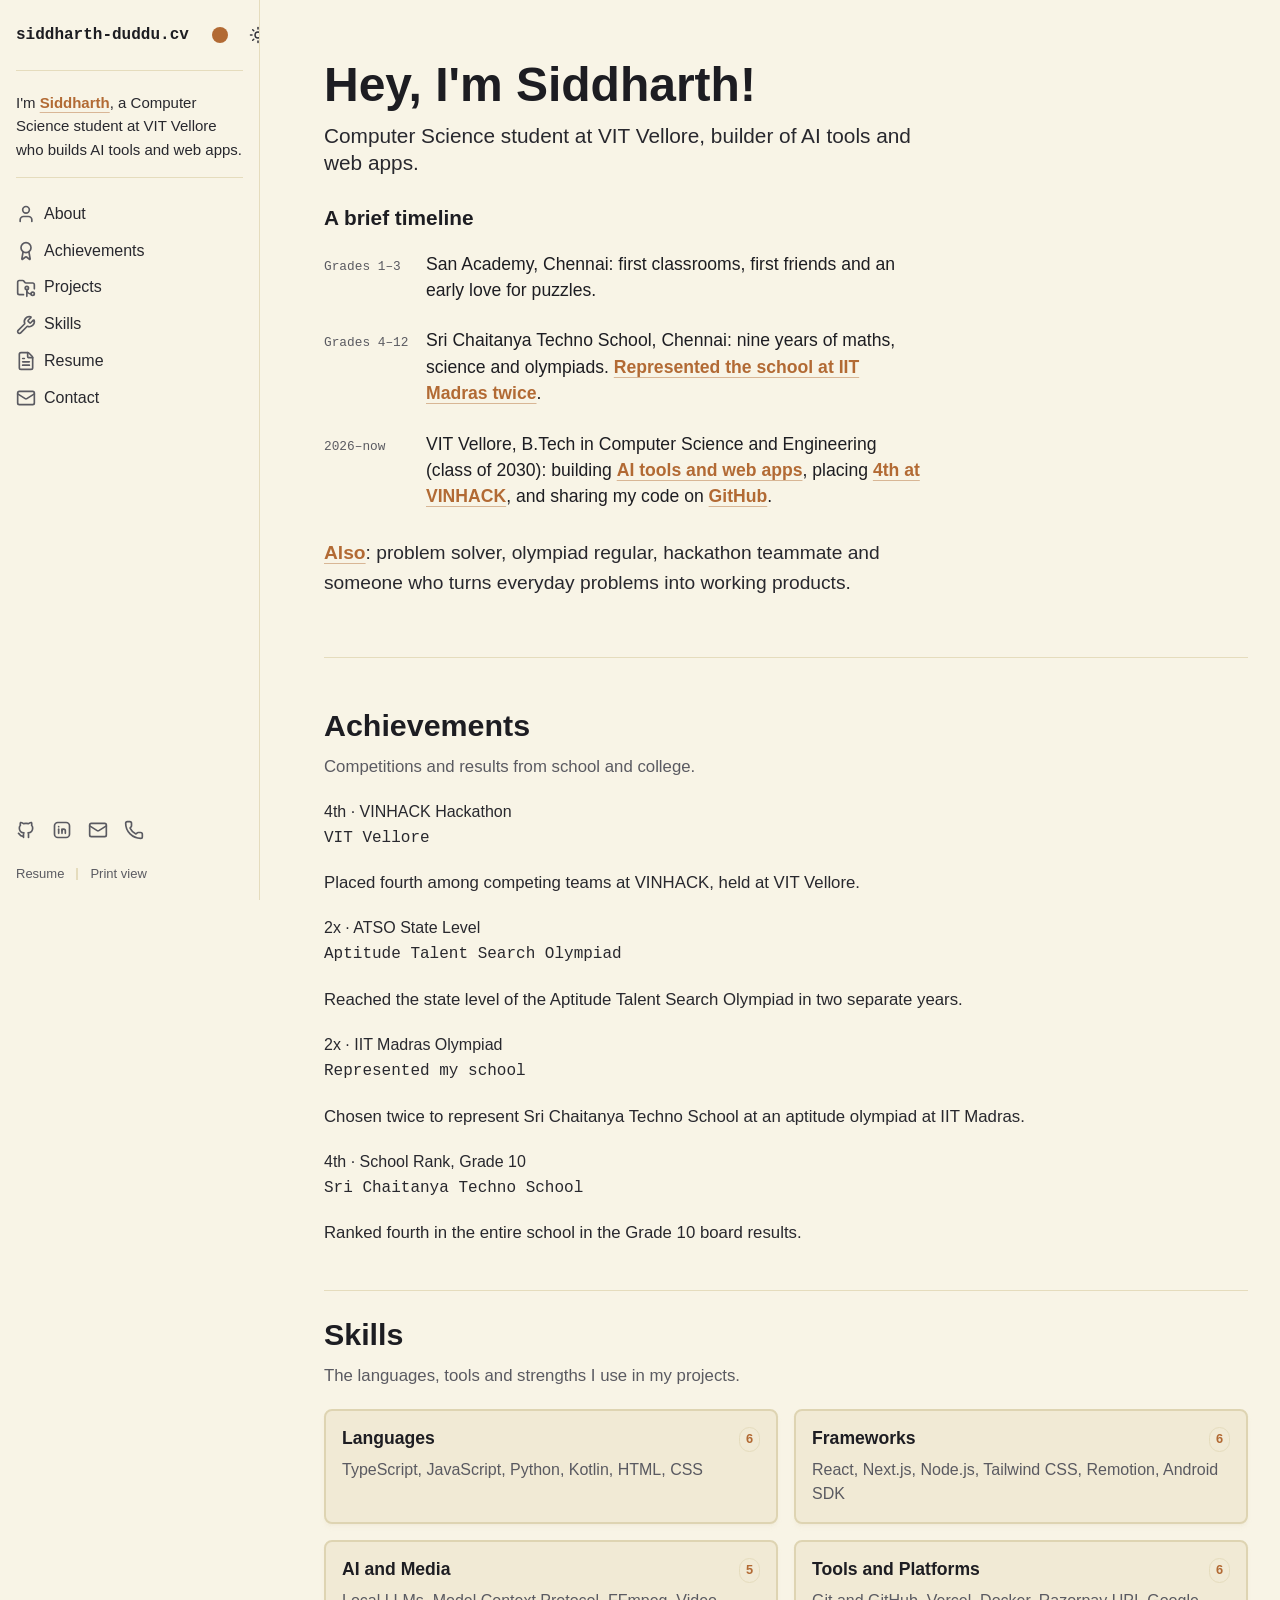
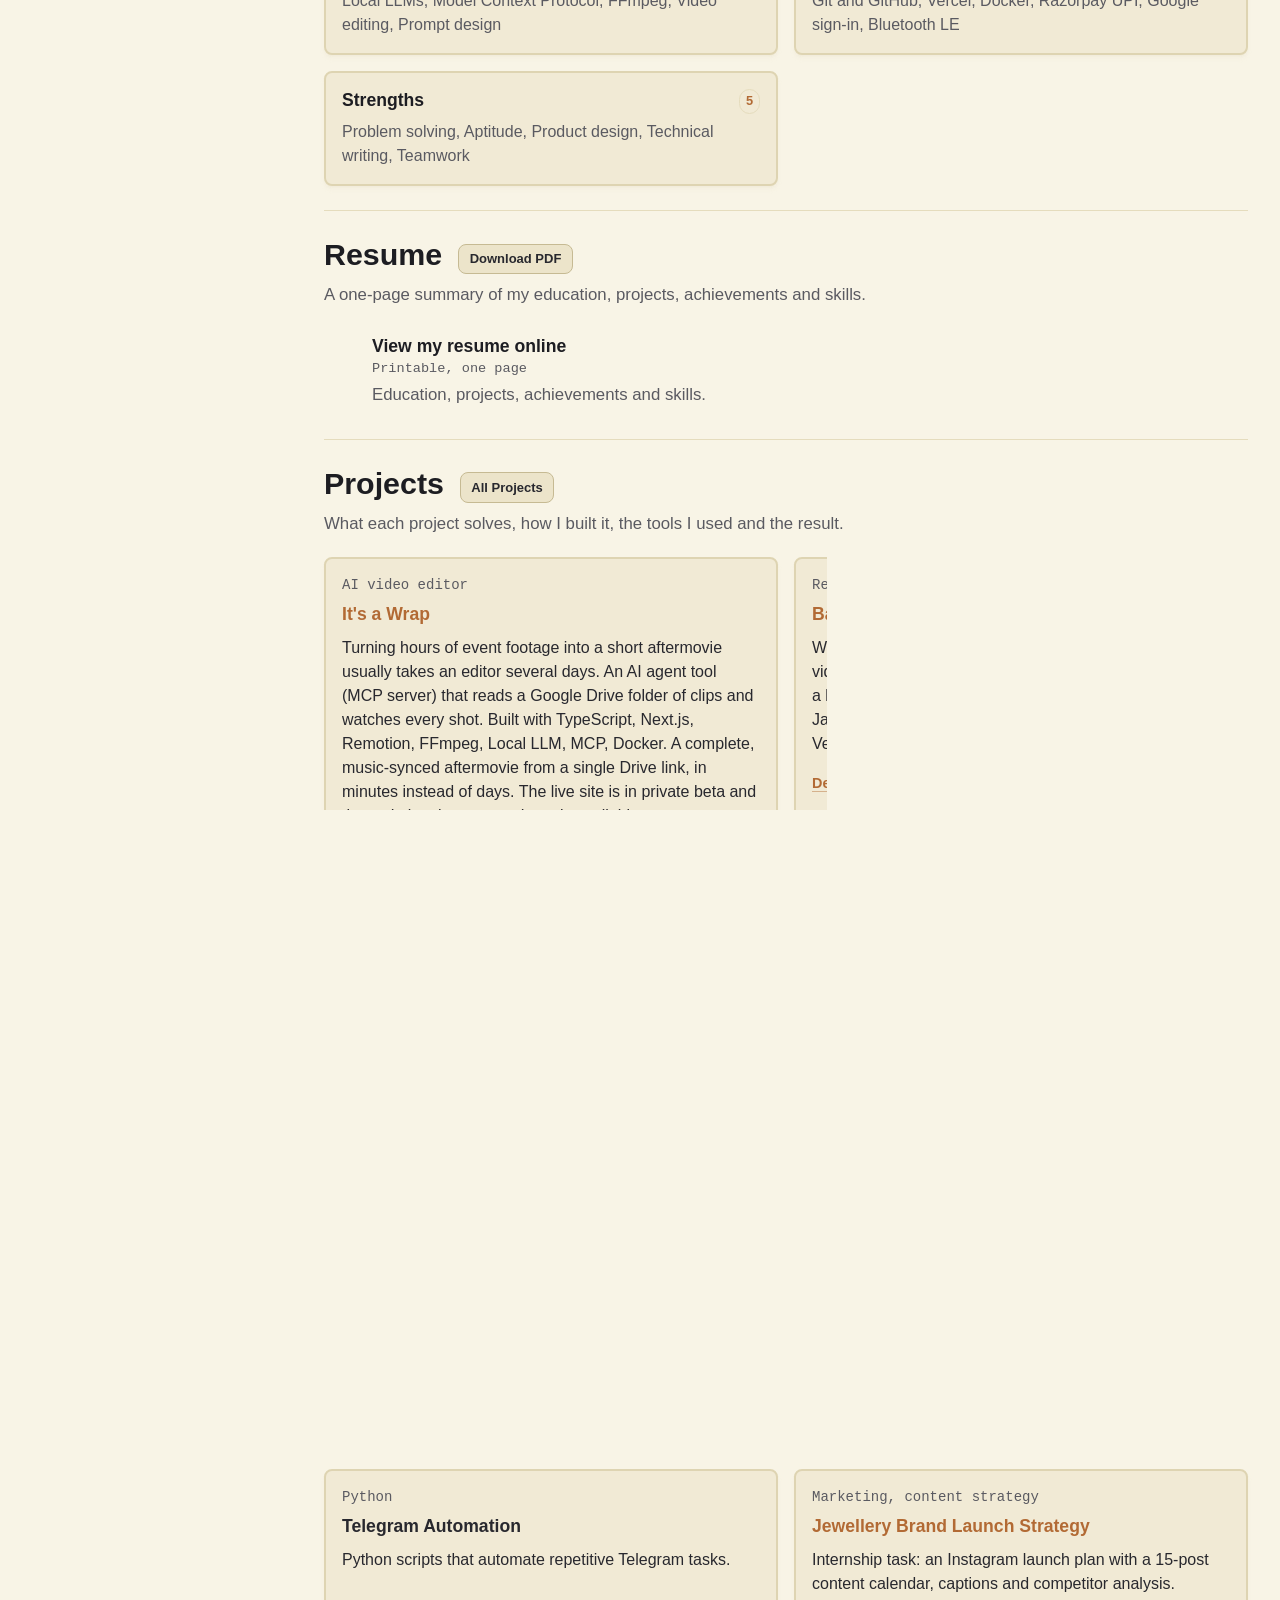
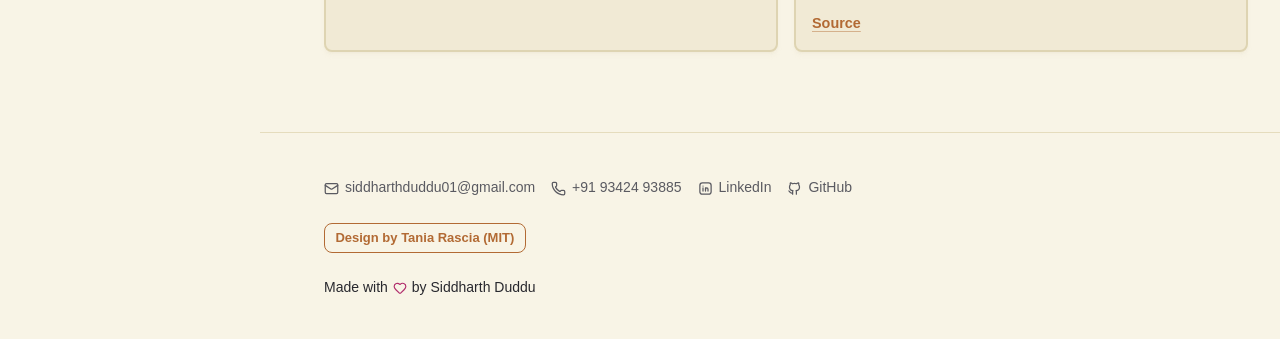
==== index.html @ 448df907 "Static build of portfolio for GitHub Pages" ====
<!DOCTYPE html><html lang="en"><head><meta charSet="utf-8"/><link rel="preconnect" href="/" crossorigin=""/><meta name="viewport" content="width=device-width, initial-scale=1"/><link rel="stylesheet" href="/_next/static/chunks/2mzb3m70889mf.css" data-precedence="next"/><link rel="preload" as="script" fetchPriority="low" href="/_next/static/chunks/3cfn99dbrcvvp.js"/><script src="/_next/static/chunks/24oq267qibdq3.js" async=""></script><script src="/_next/static/chunks/2khxl0v1q4i6n.js" async=""></script><script src="/_next/static/chunks/turbopack-3-ry682tkyiqk.js" async=""></script><script src="/_next/static/chunks/0umf92h1sb77c.js" async=""></script><script src="/_next/static/chunks/3wngcwsxjxk8k.js" async=""></script><title>Siddharth Duddu | Portfolio</title><meta name="description" content="Siddharth Duddu, Computer Science student at VIT Vellore. Projects, skills, achievements, resume and contact."/><meta property="og:title" content="Siddharth Duddu | Portfolio"/><meta property="og:description" content="Student developer building AI tools and web apps. CSE at VIT Vellore, class of 2030."/><meta property="og:url" content="https://siddharth-duddu.cv"/><meta property="og:type" content="website"/><meta name="twitter:card" content="summary"/><meta name="twitter:title" content="Siddharth Duddu | Portfolio"/><meta name="twitter:description" content="Student developer building AI tools and web apps. CSE at VIT Vellore, class of 2030."/><link rel="icon" href="/favicon.ico?favicon.117ezoe8m31dk.ico" sizes="48x48" type="image/x-icon"/><meta name="next-size-adjust" content=""/><script>try{var t=localStorage.getItem('theme');if(t){document.documentElement.classList.add('is-'+t);document.documentElement.style.colorScheme=t}var c=localStorage.getItem('color');if(c)document.documentElement.style.setProperty('--color-primary',c)}catch(e){}</script><script src="/_next/static/chunks/0cz1d0mv5g_q7.js" noModule=""></script></head><body><div hidden=""><!--$--><!--/$--></div><div id="layout" class="layout"><header class="navbar"><div class="navbar-title"><div class="navbar-title-content"><a href="#about" class="navbar-title-link"><span class="site-name">siddharth-duddu.cv</span></a></div></div><div class="navbar-container"><section class="navbar-section"><button class="navbar-button nav-menu-button " aria-label="Menu" aria-expanded="false"><svg xmlns="http://www.w3.org/2000/svg" width="18" height="18" viewBox="0 0 24 24" fill="none" stroke="currentColor" stroke-width="2" stroke-linecap="round" stroke-linejoin="round" class="lucide lucide-menu" aria-hidden="true"><path d="M4 5h16"></path><path d="M4 12h16"></path><path d="M4 19h16"></path></svg></button><nav class="navbar-menu nav-items "><a href="#about"><svg xmlns="http://www.w3.org/2000/svg" width="16" height="16" viewBox="0 0 24 24" fill="none" stroke="currentColor" stroke-width="2" stroke-linecap="round" stroke-linejoin="round" class="lucide lucide-user" aria-hidden="true"><path d="M19 21v-2a4 4 0 0 0-4-4H9a4 4 0 0 0-4 4v2"></path><circle cx="12" cy="7" r="4"></circle></svg>About</a><a href="#achievements"><svg xmlns="http://www.w3.org/2000/svg" width="16" height="16" viewBox="0 0 24 24" fill="none" stroke="currentColor" stroke-width="2" stroke-linecap="round" stroke-linejoin="round" class="lucide lucide-award" aria-hidden="true"><path d="m15.477 12.89 1.515 8.526a.5.5 0 0 1-.81.47l-3.58-2.687a1 1 0 0 0-1.197 0l-3.586 2.686a.5.5 0 0 1-.81-.469l1.514-8.526"></path><circle cx="12" cy="8" r="6"></circle></svg>Achievements</a><a href="#projects"><svg xmlns="http://www.w3.org/2000/svg" width="16" height="16" viewBox="0 0 24 24" fill="none" stroke="currentColor" stroke-width="2" stroke-linecap="round" stroke-linejoin="round" class="lucide lucide-folder-git-2" aria-hidden="true"><path d="M18 19a5 5 0 0 1-5-5v8"></path><path d="M9 20H4a2 2 0 0 1-2-2V5a2 2 0 0 1 2-2h3.9a2 2 0 0 1 1.69.9l.81 1.2a2 2 0 0 0 1.67.9H20a2 2 0 0 1 2 2v5"></path><circle cx="13" cy="12" r="2"></circle><circle cx="20" cy="19" r="2"></circle></svg>Projects</a><a href="#skills"><svg xmlns="http://www.w3.org/2000/svg" width="16" height="16" viewBox="0 0 24 24" fill="none" stroke="currentColor" stroke-width="2" stroke-linecap="round" stroke-linejoin="round" class="lucide lucide-wrench" aria-hidden="true"><path d="M14.7 6.3a1 1 0 0 0 0 1.4l1.6 1.6a1 1 0 0 0 1.4 0l3.106-3.105c.32-.322.863-.22.983.218a6 6 0 0 1-8.259 7.057l-7.91 7.91a1 1 0 0 1-2.999-3l7.91-7.91a6 6 0 0 1 7.057-8.259c.438.12.54.662.219.984z"></path></svg>Skills</a><a href="#resume"><svg xmlns="http://www.w3.org/2000/svg" width="16" height="16" viewBox="0 0 24 24" fill="none" stroke="currentColor" stroke-width="2" stroke-linecap="round" stroke-linejoin="round" class="lucide lucide-file-text" aria-hidden="true"><path d="M6 22a2 2 0 0 1-2-2V4a2 2 0 0 1 2-2h8a2.4 2.4 0 0 1 1.704.706l3.588 3.588A2.4 2.4 0 0 1 20 8v12a2 2 0 0 1-2 2z"></path><path d="M14 2v5a1 1 0 0 0 1 1h5"></path><path d="M10 9H8"></path><path d="M16 13H8"></path><path d="M16 17H8"></path></svg>Resume</a><a href="#contact"><svg xmlns="http://www.w3.org/2000/svg" width="16" height="16" viewBox="0 0 24 24" fill="none" stroke="currentColor" stroke-width="2" stroke-linecap="round" stroke-linejoin="round" class="lucide lucide-mail" aria-hidden="true"><path d="m22 7-8.991 5.727a2 2 0 0 1-2.009 0L2 7"></path><rect x="2" y="4" width="20" height="16" rx="2"></rect></svg>Contact</a></nav><nav class="navbar-menu social"><div class="tooltip-container"><button class="navbar-button" aria-label="Switch theme"><svg xmlns="http://www.w3.org/2000/svg" width="18" height="18" viewBox="0 0 24 24" fill="none" stroke="currentColor" stroke-width="2" stroke-linecap="round" stroke-linejoin="round" class="lucide lucide-sun" aria-hidden="true"><circle cx="12" cy="12" r="4"></circle><path d="M12 2v2"></path><path d="M12 20v2"></path><path d="m4.93 4.93 1.41 1.41"></path><path d="m17.66 17.66 1.41 1.41"></path><path d="M2 12h2"></path><path d="M20 12h2"></path><path d="m6.34 17.66-1.41 1.41"></path><path d="m19.07 4.93-1.41 1.41"></path></svg></button><div class="tooltip">Theme</div></div><div class="dropdown tooltip-container"><button class="navbar-button " aria-label="Accent colour"><div class="circle" style="background-color:var(--color-primary)"></div></button><div class="tooltip">Colour</div></div></nav></section></div></header><aside class="sidebar"><section class="sidebar-section"><div class="sidebar-title-link"><a href="#about" class="flex-align-center gap"><span class="site-name">siddharth-duddu.cv</span></a><div class="flex-align-center"><div class="dropdown tooltip-container"><button class="navbar-button " aria-label="Accent colour"><div class="circle" style="background-color:var(--color-primary)"></div></button><div class="tooltip">Colour</div></div><div class="tooltip-container"><button class="navbar-button" aria-label="Switch theme"><svg xmlns="http://www.w3.org/2000/svg" width="18" height="18" viewBox="0 0 24 24" fill="none" stroke="currentColor" stroke-width="2" stroke-linecap="round" stroke-linejoin="round" class="lucide lucide-sun" aria-hidden="true"><circle cx="12" cy="12" r="4"></circle><path d="M12 2v2"></path><path d="M12 20v2"></path><path d="m4.93 4.93 1.41 1.41"></path><path d="m17.66 17.66 1.41 1.41"></path><path d="M2 12h2"></path><path d="M20 12h2"></path><path d="m6.34 17.66-1.41 1.41"></path><path d="m19.07 4.93-1.41 1.41"></path></svg></button><div class="tooltip">Theme</div></div></div></div></section><section class="sidebar-section"><div class="sidebar-content"><p>I&#x27;m <a href="#about">Siddharth</a>, a Computer Science student at VIT Vellore who builds AI tools and web apps.</p></div></section><section class="sidebar-section"><nav class="sidebar-nav-links" aria-label="Sections"><a href="#about" class=""><svg xmlns="http://www.w3.org/2000/svg" width="20" height="20" viewBox="0 0 24 24" fill="none" stroke="currentColor" stroke-width="2" stroke-linecap="round" stroke-linejoin="round" class="lucide lucide-user" aria-hidden="true"><path d="M19 21v-2a4 4 0 0 0-4-4H9a4 4 0 0 0-4 4v2"></path><circle cx="12" cy="7" r="4"></circle></svg>About</a><a href="#achievements" class=""><svg xmlns="http://www.w3.org/2000/svg" width="20" height="20" viewBox="0 0 24 24" fill="none" stroke="currentColor" stroke-width="2" stroke-linecap="round" stroke-linejoin="round" class="lucide lucide-award" aria-hidden="true"><path d="m15.477 12.89 1.515 8.526a.5.5 0 0 1-.81.47l-3.58-2.687a1 1 0 0 0-1.197 0l-3.586 2.686a.5.5 0 0 1-.81-.469l1.514-8.526"></path><circle cx="12" cy="8" r="6"></circle></svg>Achievements</a><a href="#projects" class=""><svg xmlns="http://www.w3.org/2000/svg" width="20" height="20" viewBox="0 0 24 24" fill="none" stroke="currentColor" stroke-width="2" stroke-linecap="round" stroke-linejoin="round" class="lucide lucide-folder-git-2" aria-hidden="true"><path d="M18 19a5 5 0 0 1-5-5v8"></path><path d="M9 20H4a2 2 0 0 1-2-2V5a2 2 0 0 1 2-2h3.9a2 2 0 0 1 1.69.9l.81 1.2a2 2 0 0 0 1.67.9H20a2 2 0 0 1 2 2v5"></path><circle cx="13" cy="12" r="2"></circle><circle cx="20" cy="19" r="2"></circle></svg>Projects</a><a href="#skills" class=""><svg xmlns="http://www.w3.org/2000/svg" width="20" height="20" viewBox="0 0 24 24" fill="none" stroke="currentColor" stroke-width="2" stroke-linecap="round" stroke-linejoin="round" class="lucide lucide-wrench" aria-hidden="true"><path d="M14.7 6.3a1 1 0 0 0 0 1.4l1.6 1.6a1 1 0 0 0 1.4 0l3.106-3.105c.32-.322.863-.22.983.218a6 6 0 0 1-8.259 7.057l-7.91 7.91a1 1 0 0 1-2.999-3l7.91-7.91a6 6 0 0 1 7.057-8.259c.438.12.54.662.219.984z"></path></svg>Skills</a><a href="#resume" class=""><svg xmlns="http://www.w3.org/2000/svg" width="20" height="20" viewBox="0 0 24 24" fill="none" stroke="currentColor" stroke-width="2" stroke-linecap="round" stroke-linejoin="round" class="lucide lucide-file-text" aria-hidden="true"><path d="M6 22a2 2 0 0 1-2-2V4a2 2 0 0 1 2-2h8a2.4 2.4 0 0 1 1.704.706l3.588 3.588A2.4 2.4 0 0 1 20 8v12a2 2 0 0 1-2 2z"></path><path d="M14 2v5a1 1 0 0 0 1 1h5"></path><path d="M10 9H8"></path><path d="M16 13H8"></path><path d="M16 17H8"></path></svg>Resume</a><a href="#contact" class=""><svg xmlns="http://www.w3.org/2000/svg" width="20" height="20" viewBox="0 0 24 24" fill="none" stroke="currentColor" stroke-width="2" stroke-linecap="round" stroke-linejoin="round" class="lucide lucide-mail" aria-hidden="true"><path d="m22 7-8.991 5.727a2 2 0 0 1-2.009 0L2 7"></path><rect x="2" y="4" width="20" height="16" rx="2"></rect></svg>Contact</a></nav></section><div class="sidebar-bottom"><section class="sidebar-section"><nav class="sidebar-links" aria-label="Contact links"><div class="tooltip-container tooltip-above"><a href="https://github.com/sxiddy" target="_blank" rel="noopener noreferrer" aria-label="GitHub"><svg xmlns="http://www.w3.org/2000/svg" width="20" height="20" viewBox="0 0 24 24" fill="none" stroke="currentColor" stroke-width="2" stroke-linecap="round" stroke-linejoin="round" class="tabler-icon tabler-icon-brand-github"><path d="M9 19c-4.3 1.4 -4.3 -2.5 -6 -3m12 5v-3.5c0 -1 .1 -1.4 -.5 -2c2.8 -.3 5.5 -1.4 5.5 -6a4.6 4.6 0 0 0 -1.3 -3.2a4.2 4.2 0 0 0 -.1 -3.2s-1.1 -.3 -3.5 1.3a12.3 12.3 0 0 0 -6.2 0c-2.4 -1.6 -3.5 -1.3 -3.5 -1.3a4.2 4.2 0 0 0 -.1 3.2a4.6 4.6 0 0 0 -1.3 3.2c0 4.6 2.7 5.7 5.5 6c-.6 .6 -.6 1.2 -.5 2v3.5"></path></svg></a><div class="tooltip">GitHub</div></div><div class="tooltip-container tooltip-above"><a href="https://www.linkedin.com/in/siddharth-d-a62437421/" target="_blank" rel="noopener noreferrer" aria-label="LinkedIn"><svg xmlns="http://www.w3.org/2000/svg" width="20" height="20" viewBox="0 0 24 24" fill="none" stroke="currentColor" stroke-width="2" stroke-linecap="round" stroke-linejoin="round" class="tabler-icon tabler-icon-brand-linkedin"><path d="M8 11v5"></path><path d="M8 8v.01"></path><path d="M12 16v-5"></path><path d="M16 16v-3a2 2 0 1 0 -4 0"></path><path d="M3 7a4 4 0 0 1 4 -4h10a4 4 0 0 1 4 4v10a4 4 0 0 1 -4 4h-10a4 4 0 0 1 -4 -4l0 -10"></path></svg></a><div class="tooltip">LinkedIn</div></div><div class="tooltip-container tooltip-above"><a href="mailto:siddharthduddu01@gmail.com" rel="noopener noreferrer" aria-label="Email"><svg xmlns="http://www.w3.org/2000/svg" width="20" height="20" viewBox="0 0 24 24" fill="none" stroke="currentColor" stroke-width="2" stroke-linecap="round" stroke-linejoin="round" class="lucide lucide-mail" aria-hidden="true"><path d="m22 7-8.991 5.727a2 2 0 0 1-2.009 0L2 7"></path><rect x="2" y="4" width="20" height="16" rx="2"></rect></svg></a><div class="tooltip">Email</div></div><div class="tooltip-container tooltip-above"><a href="tel:+919342493885" rel="noopener noreferrer" aria-label="Phone"><svg xmlns="http://www.w3.org/2000/svg" width="20" height="20" viewBox="0 0 24 24" fill="none" stroke="currentColor" stroke-width="2" stroke-linecap="round" stroke-linejoin="round" class="lucide lucide-phone" aria-hidden="true"><path d="M13.832 16.568a1 1 0 0 0 1.213-.303l.355-.465A2 2 0 0 1 17 15h3a2 2 0 0 1 2 2v3a2 2 0 0 1-2 2A18 18 0 0 1 2 4a2 2 0 0 1 2-2h3a2 2 0 0 1 2 2v3a2 2 0 0 1-.8 1.6l-.468.351a1 1 0 0 0-.292 1.233 14 14 0 0 0 6.392 6.384"></path></svg></a><div class="tooltip">Phone</div></div></nav></section><nav class="sidebar-sub-links"><a href="/Siddharth-Duddu-Resume.pdf" download="">Resume</a><div class="divider"></div><a href="/resume">Print view</a></nav></div></aside><div class="main-wrapper"><div class="main-container"><main class="main-content page"><header class="hero hero-index" id="about"><div class="hero-wrapper"><div><h1 class="flex-align-center gap">Hey, I&#x27;m Siddharth!</h1><p class="hero-description hero-tagline">Computer Science student at VIT Vellore, builder of AI tools and web apps.</p><header class="heading small"><div class="heading-row"><h2><span>A brief timeline</span></h2></div></header><ul class="hero-eras"><li><span class="era-dates">Grades 1–3</span><span>San Academy, Chennai: first classrooms, first friends and an early love for puzzles.</span></li><li><span class="era-dates">Grades 4–12</span><span>Sri Chaitanya Techno School, Chennai: nine years of maths, science and olympiads.<!-- --> <a href="#achievements">Represented the school at IIT Madras twice</a>.</span></li><li><span class="era-dates">2026–now</span><span>VIT Vellore, B.Tech in Computer Science and Engineering (class of 2030): building<!-- --> <a href="#projects">AI tools and web apps</a>, placing<!-- --> <a href="#achievements">4th at VINHACK</a>, and sharing my code on<!-- --> <a href="https://github.com/sxiddy" rel="noreferrer" target="_blank">GitHub</a>.</span></li></ul><p class="hero-description"><a href="#skills">Also</a>: problem solver, olympiad regular, hackathon teammate and someone who turns everyday problems into working products.</p></div></div></header><section class="section-index" id="achievements"><header class="heading "><div class="heading-row"><h2><span>Achievements</span></h2></div><div class="description">Competitions and results from school and college.</div></header><div class="posts"><div class="post detailed"><div class="post-thumbnail"></div><div class="post-info"><div class="post-title"><div>4th · VINHACK Hackathon</div></div><time>VIT Vellore</time><p class="post-description">Placed fourth among competing teams at VINHACK, held at VIT Vellore.</p></div></div><div class="post detailed"><div class="post-thumbnail"></div><div class="post-info"><div class="post-title"><div>2x · ATSO State Level</div></div><time>Aptitude Talent Search Olympiad</time><p class="post-description">Reached the state level of the Aptitude Talent Search Olympiad in two separate years.</p></div></div><div class="post detailed"><div class="post-thumbnail"></div><div class="post-info"><div class="post-title"><div>2x · IIT Madras Olympiad</div></div><time>Represented my school</time><p class="post-description">Chosen twice to represent Sri Chaitanya Techno School at an aptitude olympiad at IIT Madras.</p></div></div><div class="post detailed"><div class="post-thumbnail"></div><div class="post-info"><div class="post-title"><div>4th · School Rank, Grade 10</div></div><time>Sri Chaitanya Techno School</time><p class="post-description">Ranked fourth in the entire school in the Grade 10 board results.</p></div></div></div></section><section class="section-index" id="skills"><header class="heading "><div class="heading-row"><h2><span>Skills</span></h2></div><div class="description">The languages, tools and strengths I use in my projects.</div></header><div class="cards cards-half"><div class="card card-highlight card-shelf"><div class="flex-space-between"><div class="card-title">Languages</div><div class="chip"><span class="chip-highlight">6</span></div></div><p>TypeScript, JavaScript, Python, Kotlin, HTML, CSS</p></div><div class="card card-highlight card-shelf"><div class="flex-space-between"><div class="card-title">Frameworks</div><div class="chip"><span class="chip-highlight">6</span></div></div><p>React, Next.js, Node.js, Tailwind CSS, Remotion, Android SDK</p></div><div class="card card-highlight card-shelf"><div class="flex-space-between"><div class="card-title">AI and Media</div><div class="chip"><span class="chip-highlight">5</span></div></div><p>Local LLMs, Model Context Protocol, FFmpeg, Video editing, Prompt design</p></div><div class="card card-highlight card-shelf"><div class="flex-space-between"><div class="card-title">Tools and Platforms</div><div class="chip"><span class="chip-highlight">6</span></div></div><p>Git and GitHub, Vercel, Docker, Razorpay UPI, Google sign-in, Bluetooth LE</p></div><div class="card card-highlight card-shelf"><div class="flex-space-between"><div class="card-title">Strengths</div><div class="chip"><span class="chip-highlight">5</span></div></div><p>Problem solving, Aptitude, Product design, Technical writing, Teamwork</p></div></div></section><section class="section-index" id="resume"><header class="heading "><div class="heading-row"><h2><span>Resume</span></h2><a href="/Siddharth-Duddu-Resume.pdf" class="button secondary small" download="">Download PDF</a></div><div class="description">A one-page summary of my education, projects, achievements and skills.</div></header><div class="posts"><a href="/resume" class="post detailed" rel="noreferrer"><div class="post-thumbnail"></div><div class="post-info"><div class="post-title"><div>View my resume online</div></div><time>Printable, one page</time><p class="post-description">Education, projects, achievements and skills.</p></div></a></div></section><section class="section-index" id="projects"><header class="heading "><div class="heading-row"><h2><span>Projects</span></h2><a href="https://github.com/sxiddy" class="button secondary small">All Projects</a></div><div class="description">What each project solves, how I built it, the tools I used and the result.</div></header><div class="cards"><div class="card"><time>AI video editor</time><a href="#projects" target="_blank" rel="noreferrer">It&#x27;s a Wrap</a><p>Turning hours of event footage into a short aftermovie usually takes an editor several days.<!-- --> <!-- -->An AI agent tool (MCP server) that reads a Google Drive folder of clips and watches every shot.<!-- --> Built with <!-- -->TypeScript, Next.js, Remotion, FFmpeg, Local LLM, MCP, Docker<!-- -->. <!-- -->A complete, music-synced aftermovie from a single Drive link, in minutes instead of days.<!-- --> The live site is in private beta and the code is private, so a demo is available on request.</p><div class="card-links"></div></div><div class="card"><time>Real-time watch party</time><a href="https://watchpartyvinnovate.vercel.app" target="_blank" rel="noreferrer">Back Row</a><p>When friends watch a movie together online, everyone&#x27;s video drifts out of sync within minutes.<!-- --> <!-- -->Rooms you join with a link or QR code, with no sign-up and no install.<!-- --> Built with <!-- -->JavaScript, Python, Real-time sync, HTML, CSS<!-- -->. <!-- -->Live on Vercel, with 49 automated tests passing.</p><div class="card-links"><a href="https://watchpartyvinnovate.vercel.app" target="_blank" rel="noreferrer">Demo</a><a href="https://github.com/sxiddy/watch-party" target="_blank" rel="noreferrer">Source</a></div></div><div class="card"><time>Attendance that cannot be faked</time><a href="https://proxyproof-demo.onrender.com" target="_blank" rel="noreferrer">ProxyProof</a><p>Roll calls waste class time, and sign-in sheets let students mark friends present.<!-- --> <!-- -->An Android app where the teacher&#x27;s phone broadcasts a Bluetooth code that changes every 5 seconds.<!-- --> Built with <!-- -->Kotlin, Android, Bluetooth LE, TypeScript, Python<!-- -->. <!-- -->Screenshots, forwarded codes and a friend&#x27;s phone all fail. Downloadable APK plus a working demo.<!-- --> The demo may take about 30 seconds to wake up. Demo login is in the GitHub README.</p><div class="card-links"><a href="https://proxyproof-demo.onrender.com" target="_blank" rel="noreferrer">Demo</a><a href="https://github.com/sxiddy/proxyproof" target="_blank" rel="noreferrer">Source</a></div></div><div class="card"><time>Notes store for VIT students</time><a href="https://notix-notes.vercel.app" target="_blank" rel="noreferrer">Notix</a><p>Students needed one trusted place to unlock premium study notes.<!-- --> <!-- -->A store where students sign in with their VIT Google account and pay by UPI for one subject.<!-- --> Built with <!-- -->JavaScript, Google sign-in, Razorpay UPI, Vercel<!-- -->. <!-- -->Live and handling sign-ins and payments.</p><div class="card-links"><a href="https://notix-notes.vercel.app" target="_blank" rel="noreferrer">Demo</a></div></div><div class="card"><time>Marks, grade and GPA in seconds</time><a href="https://vitcgpacalc.vercel.app" target="_blank" rel="noreferrer">VIT CGPA Calculator</a><p>VIT students wait for official portals to find out their grades.<!-- --> <!-- -->Enter CAT, FAT, quiz and lab marks to see the total, grade and semester GPA instantly.<!-- --> Built with <!-- -->JavaScript, HTML, CSS, Vercel<!-- -->. <!-- -->Free, live and needs no sign-up.</p><div class="card-links"><a href="https://vitcgpacalc.vercel.app" target="_blank" rel="noreferrer">Demo</a></div></div><div class="card"><time>JavaScript, Python build tools</time><span class="card-title">Course Study Apps (BAEEE101, BAENG101, BACHY105)</span><p>Tabbed study apps with notes, recall mode, a question bank, quizzes, flashcards and formula sheets.</p></div><div class="card"><time>Python</time><span class="card-title">Telegram Automation</span><p>Python scripts that automate repetitive Telegram tasks.</p></div><div class="card"><time>Marketing, content strategy</time><a href="https://github.com/sxiddy/siddharth-jewelry-internship-task" target="_blank" rel="noreferrer">Jewellery Brand Launch Strategy</a><p>Internship task: an Instagram launch plan with a 15-post content calendar, captions and competitor analysis.</p><div class="card-links"><a href="https://github.com/sxiddy/siddharth-jewelry-internship-task" target="_blank" rel="noreferrer">Source</a></div></div></div></section></main></div><footer class="footer" id="contact"><section class="footer-section"><nav class="footer-menu" aria-label="Contact"><a href="mailto:siddharthduddu01@gmail.com" rel="noopener noreferrer" class="footer-link"><svg xmlns="http://www.w3.org/2000/svg" width="15" height="15" viewBox="0 0 24 24" fill="none" stroke="currentColor" stroke-width="2" stroke-linecap="round" stroke-linejoin="round" class="lucide lucide-mail" aria-hidden="true"><path d="m22 7-8.991 5.727a2 2 0 0 1-2.009 0L2 7"></path><rect x="2" y="4" width="20" height="16" rx="2"></rect></svg>siddharthduddu01@gmail.com</a><a href="tel:+919342493885" rel="noopener noreferrer" class="footer-link"><svg xmlns="http://www.w3.org/2000/svg" width="15" height="15" viewBox="0 0 24 24" fill="none" stroke="currentColor" stroke-width="2" stroke-linecap="round" stroke-linejoin="round" class="lucide lucide-phone" aria-hidden="true"><path d="M13.832 16.568a1 1 0 0 0 1.213-.303l.355-.465A2 2 0 0 1 17 15h3a2 2 0 0 1 2 2v3a2 2 0 0 1-2 2A18 18 0 0 1 2 4a2 2 0 0 1 2-2h3a2 2 0 0 1 2 2v3a2 2 0 0 1-.8 1.6l-.468.351a1 1 0 0 0-.292 1.233 14 14 0 0 0 6.392 6.384"></path></svg>+91 93424 93885</a><a href="https://www.linkedin.com/in/siddharth-d-a62437421/" target="_blank" rel="noopener noreferrer" class="footer-link"><svg xmlns="http://www.w3.org/2000/svg" width="15" height="15" viewBox="0 0 24 24" fill="none" stroke="currentColor" stroke-width="2" stroke-linecap="round" stroke-linejoin="round" class="tabler-icon tabler-icon-brand-linkedin"><path d="M8 11v5"></path><path d="M8 8v.01"></path><path d="M12 16v-5"></path><path d="M16 16v-3a2 2 0 1 0 -4 0"></path><path d="M3 7a4 4 0 0 1 4 -4h10a4 4 0 0 1 4 4v10a4 4 0 0 1 -4 4h-10a4 4 0 0 1 -4 -4l0 -10"></path></svg>LinkedIn</a><a href="https://github.com/sxiddy" target="_blank" rel="noopener noreferrer" class="footer-link"><svg xmlns="http://www.w3.org/2000/svg" width="15" height="15" viewBox="0 0 24 24" fill="none" stroke="currentColor" stroke-width="2" stroke-linecap="round" stroke-linejoin="round" class="tabler-icon tabler-icon-brand-github"><path d="M9 19c-4.3 1.4 -4.3 -2.5 -6 -3m12 5v-3.5c0 -1 .1 -1.4 -.5 -2c2.8 -.3 5.5 -1.4 5.5 -6a4.6 4.6 0 0 0 -1.3 -3.2a4.2 4.2 0 0 0 -.1 -3.2s-1.1 -.3 -3.5 1.3a12.3 12.3 0 0 0 -6.2 0c-2.4 -1.6 -3.5 -1.3 -3.5 -1.3a4.2 4.2 0 0 0 -.1 3.2a4.6 4.6 0 0 0 -1.3 3.2c0 4.6 2.7 5.7 5.5 6c-.6 .6 -.6 1.2 -.5 2v3.5"></path></svg>GitHub</a></nav><nav class="footer-menu-buttons"><a href="https://github.com/taniarascia/taniarascia.com" target="_blank" rel="noopener noreferrer" class="button small"><span>Design by Tania Rascia (MIT)</span></a></nav><div class="footer-made-by">Made with <svg xmlns="http://www.w3.org/2000/svg" width="14" height="14" viewBox="0 0 24 24" fill="none" stroke="currentColor" stroke-width="2" stroke-linecap="round" stroke-linejoin="round" class="lucide lucide-heart" aria-hidden="true"><path d="M2 9.5a5.5 5.5 0 0 1 9.591-3.676.56.56 0 0 0 .818 0A5.49 5.49 0 0 1 22 9.5c0 2.29-1.5 4-3 5.5l-5.492 5.313a2 2 0 0 1-3 .019L5 15c-1.5-1.5-3-3.2-3-5.5"></path></svg> by Siddharth Duddu</div></section></footer></div></div><!--$--><!--/$--><script id="_R_">(globalThis["TURBOPACK"] || (globalThis["TURBOPACK"] = [])).push({"otherChunks":["static/chunks/3cfn99dbrcvvp.js","static/chunks/24oq267qibdq3.js","static/chunks/2khxl0v1q4i6n.js"],"runtimeModuleIds":[94553]});</script><script src="/_next/static/chunks/3cfn99dbrcvvp.js" async=""></script><script>(self.__next_f=self.__next_f||[]).push([0])</script><script>self.__next_f.push([1,"1:\"$Sreact.fragment\"\n2:\"/_next/static/chunks/0umf92h1sb77c.js\"\n3:I[39756,[\"$2\"],\"default\"]\n4:I[37457,[\"$2\"],\"default\"]\n6:\"/_next/static/chunks/3wngcwsxjxk8k.js\"\n7:I[4121,[\"$2\",\"$6\"],\"Shell\"]\n11:\"ViewportBoundary\"\n12:I[97367,[\"$2\"],\"$11\"]\n14:\"MetadataBoundary\"\n15:I[97367,[\"$2\"],\"$14\"]\n16:\"$Sreact.suspense\"\n18:I[68027,[\"$2\"],\"default\",1]\n:HL[\"/_next/static/chunks/2mzb3m70889mf.css\",\"style\"]\n:HC[\"/\",\"\"]\n5:[[\"children\",{\"s\":\"__PAGE__\",\"h\":512,\"d\":{\"r\":[\"$\",\"$1\",\"c\",{\"children\":[[\"$\",\"div\",null,{\"id\":\"layout\",\"className\":\"layout\",\"children\":[[\"$\",\"$L7\",null,{}],[\"$\",\"div\",null,{\"className\":\"main-wrapper\",\"children\":[[\"$\",\"div\",null,{\"className\":\"main-container\",\"children\":[\"$\",\"main\",null,{\"className\":\"main-content page\",\"children\":[[\"$\",\"header\",null,{\"className\":\"hero hero-index\",\"id\":\"about\",\"children\":[\"$\",\"div\",null,{\"className\":\"hero-wrapper\",\"children\":[\"$\",\"div\",null,{\"children\":[[\"$\",\"h1\",null,{\"className\":\"flex-align-center gap\",\"children\":\"Hey, I'm Siddharth!\"}],[\"$\",\"p\",null,{\"className\":\"hero-description hero-tagline\",\"children\":\"Computer Science student at VIT Vellore, builder of AI tools and web apps.\"}],[\"$\",\"header\",null,{\"className\":\"heading small\",\"children\":[[\"$\",\"div\",null,{\"className\":\"heading-row\",\"children\":[[\"$\",\"h2\",null,{\"children\":[\"$\",\"span\",null,{\"children\":\"A brief timeline\"}]}],\"$undefined\"]}],\"$undefined\"]}],[\"$\",\"ul\",null,{\"className\":\"hero-eras\",\"children\":[[\"$\",\"li\",null,{\"children\":[[\"$\",\"span\",null,{\"className\":\"era-dates\",\"children\":\"Grades 1–3\"}],[\"$\",\"span\",null,{\"children\":\"San Academy, Chennai: first classrooms, first friends and an early love for puzzles.\"}]]}],[\"$\",\"li\",null,{\"children\":[[\"$\",\"span\",null,{\"className\":\"era-dates\",\"children\":\"Grades 4–12\"}],[\"$\",\"span\",null,{\"children\":[\"Sri Chaitanya Techno School, Chennai: nine years of maths, science and olympiads.\",\" \",[\"$\",\"a\",null,{\"href\":\"#achievements\",\"children\":\"Represented the school at IIT Madras twice\"}],\".\"]}]]}],[\"$\",\"li\",null,{\"children\":[[\"$\",\"span\",null,{\"className\":\"era-dates\",\"children\":\"2026–now\"}],[\"$\",\"span\",null,{\"children\":[\"VIT Vellore, B.Tech in Computer Science and Engineering (class of 2030): building\",\" \",[\"$\",\"a\",null,{\"href\":\"#projects\",\"children\":\"AI tools and web apps\"}],\", placing\",\" \",[\"$\",\"a\",null,{\"href\":\"#achievements\",\"children\":\"4th at VINHACK\"}],\", and sharing my code on\",\" \",[\"$\",\"a\",null,{\"href\":\"https://github.com/sxiddy\",\"rel\":\"noreferrer\",\"target\":\"_blank\",\"children\":\"GitHub\"}],\".\"]}]]}]]}],[\"$\",\"p\",null,{\"className\":\"hero-description\",\"children\":[[\"$\",\"a\",null,{\"href\":\"#skills\",\"children\":\"Also\"}],\": problem solver, olympiad regular, hackathon teammate and someone who turns everyday problems into working products.\"]}]]}]}]}],[\"$\",\"section\",null,{\"className\":\"section-index\",\"id\":\"achievements\",\"children\":[[\"$\",\"header\",null,{\"className\":\"heading \",\"children\":[[\"$\",\"div\",null,{\"className\":\"heading-row\",\"children\":[\"$L8\",\"$undefined\"]}],\"$L9\"]}],\"$La\"]}],\"$Lb\",\"$Lc\",\"$Ld\"]}]}],\"$Le\"]}]]}],[\"$Lf\"],\"$L10\"]}],\"p\":false,\"v\":null}}]]\n0:{\"P\":null,\"c\":[\"\",\"\"],\"q\":\"\",\"i\":false,\"t\":{\"t\":{\"s\":\"\",\"h\":528,\"d\":{\"r\":[\"$\",\"$1\",\"c\",{\"children\":[[[\"$\",\"link\",\"0\",{\"rel\":\"stylesheet\",\"href\":\"/_next/static/chunks/2mzb3m70889mf.css\",\"precedence\":\"next\",\"crossOrigin\":\"$undefined\",\"nonce\":\"$undefined\"}],[\"$\",\"script\",\"script-0\",{\"src\":\"/_next/static/chunks/0umf92h1sb77c.js\",\"async\":true,\"nonce\":\"$undefined\"}]],[\"$\",\"html\",null,{\"lang\":\"en\",\"suppressHydrationWarning\":true,\"children\":[[\"$\",\"head\",null,{\"children\":[\"$\",\"script\",null,{\"dangerouslySetInnerHTML\":{\"__html\":\"try{var t=localStorage.getItem('theme');if(t){document.documentElement.classList.add('is-'+t);document.documentElement.style.colorScheme=t}var c=localStorage.getItem('color');if(c)document.documentElement.style.setProperty('--color-primary',c)}catch(e){}\"}}]}],[\"$\",\"body\",null,{\"children\":[\"$\",\"$L3\",null,{\"parallelRouterKey\":\"children\",\"error\":\"$undefined\",\"errorStyles\":\"$undefined\",\"errorScripts\":\"$undefined\",\"template\":[\"$\",\"$L4\",null,{}],\"templateStyles\":\"$undefined\",\"templateScripts\":\"$undefined\",\"notFound\":[[[\"$\",\"title\",null,{\"children\":\"404: This page could not be found.\"}],[\"$\",\"div\",null,{\"style\":{\"fontFamily\":\"system-ui,\\\"Segoe UI\\\",Roboto,Helvetica,Arial,sans-serif,\\\"Apple Color Emoji\\\",\\\"Segoe UI Emoji\\\"\",\"height\":\"100vh\",\"textAlign\":\"center\",\"display\":\"flex\",\"flexDirection\":\"column\",\"alignItems\":\"center\",\"justifyContent\":\"center\"},\"children\":[\"$\",\"div\",null,{\"children\":[[\"$\",\"style\",null,{\"dangerouslySetInnerHTML\":{\"__html\":\"body{color:#000;background:#fff;margin:0}.next-error-h1{border-right:1px solid rgba(0,0,0,.3)}@media (prefers-color-scheme:dark){body{color:#fff;background:#000}.next-error-h1{border-right:1px solid rgba(255,255,255,.3)}}\"}}],[\"$\",\"h1\",null,{\"className\":\"next-error-h1\",\"style\":{\"display\":\"inline-block\",\"margin\":\"0 20px 0 0\",\"padding\":\"0 23px 0 0\",\"fontSize\":24,\"fontWeight\":500,\"verticalAlign\":\"top\",\"lineHeight\":\"49px\"},\"children\":404}],[\"$\",\"div\",null,{\"style\":{\"display\":\"inline-block\"},\"children\":[\"$\",\"h2\",null,{\"style\":{\"fontSize\":14,\"fontWeight\":400,\"lineHeight\":\"49px\",\"margin\":0},\"children\":\"This page could not be found.\"}]}]]}]}]],[]],\"forbidden\":\"$undefined\",\"unauthorized\":\"$undefined\"}]}]]}]]}],\"p\":false,\"v\":null},\"c\":\"$Q5\"},\"h\":{\"r\":[\"$\",\"$1\",\"h\",{\"children\":[null,[\"$\",\"$L12\",null,{\"children\":\"$L13\"}],[\"$\",\"$L15\",null,{\"children\":[[\"$\",\"div\",null,{\"hidden\":true,\"children\":[\"$\",\"$16\",null,{\"name\":\"Next.Metadata\",\"children\":\"$L17\"}]}],null]}],[\"$\",\"meta\",null,{\"name\":\"next-size-adjust\",\"content\":\"\"}]]}],\"p\":false,\"v\":null}},\"m\":\"$undefined\",\"G\":[\"$18\",[[\"$\",\"link\",\"0\",{\"rel\":\"stylesheet\",\"href\":\"/_next/static/chunks/2mzb3m70889mf.css\",\"precedence\":\"next\",\"crossOrigin\":\"$undefined\",\"nonce\":\"$undefined\"}]]],\"S\":true,\"r\":\"$undefined\",\"s\":\"$undefined\",\"a\":\"$undefined\",\"l\":\"$undefined\",\"p\":\"$undefined\",\"d\":\"$undefined\",\"b\":\"bxAbp3vUoRJjkBAkLjDGU\"}\n1e:I[5014,[\"$2\",\"$6\"],\"default\"]\n1f:I[97367,[\"$2\"],\"OutletBoundary\"]\n8:[\"$\",\"h2\",null,{\"children\":[\"$\",\"span\",null,{\"children\":\"Achievements\"}]}]\n9:[\"$\",\"div\",null,{\"className\":\"description\",\"children\":\"Competitions and results from school and college.\"}]\na:[\"$\",\"div\",null,{\"className\":\"posts\",\"children\":[[\"$\",\"div\",\"VINHACK Hackathon\",{\"className\":\"post detailed\",\"children\":[[\"$\",\"div\",null,{\"className\":\"post-thumbnail\"}],[\"$\",\"div\",null,{\"className\":\"post-info\",\"children\":[[\"$\",\"div\",null,{\"className\":\"post-title\",\"children\":[\"$\",\"div\",null,{\"children\":\"4th · VINHACK Hackathon\"}]}],[\"$\",\"time\",null,{\"children\":\"VIT Vellore\"}],[\"$\",\"p\",null,{\"className\":\"post-description\",\"children\":\"Placed fourth among competing teams at VINHACK, held at VIT Vellore.\"}]]}]]}],[\"$\",\"div\",\"ATSO State Level\",{\"className\":\"post detailed\",\"children\":[[\"$\",\"div\",null,{\"className\":\"post-thumbnail\"}],[\"$\",\"div\",null,{\"className\":\"post-info\",\"children\":[[\"$\",\"div\",null,{\"className\":\"post-title\",\"children\":[\"$\",\"div\",null,{\"children\":\"2x · ATSO State Level\"}]}],[\"$\",\"time\",null,{\"children\":\"Aptitude Talent Search Olympiad\"}],[\"$\",\"p\",null,{\"className\":\"post-description\",\"children\":\"Reached the state level of the Aptitude Talent Search Olympiad in two separate years.\"}]]}]]}],[\"$\",\"div\",\"IIT Madras Olympiad\",{\"className\":\"post detailed\",\"children\":[[\"$\",\"div\",null,{\"className\":\"post-thumbnail\"}],[\"$\",\"div\",null,{\"className\":\"post-info\",\"children\":[[\"$\",\"div\",null,{\"className\":\"post-title\",\"children\":[\"$\",\"div\",null,{\"children\":\"2x · IIT Madras Olympiad\"}]}],[\"$\",\"time\",null,{\"children\":\"Represented my school\"}],[\"$\",\"p\",null,{\"className\":\"post-description\",\"children\":\"Chosen twice to represent Sri Chaitanya Techno School at an aptitude olympiad at IIT Madras.\"}]]}]]}],[\"$\",\"div\",\"School Rank, Grade 10\",{\"className\":\"post detailed\",\"children\":[[\"$\",\"div\",null,{\"className\":\"post-thumbnail\"}],[\"$\",\"div\",null,{\"className\":\"post-info\",\"children\":[[\"$\",\"div\",null,{\"className\":\"post-title\",\"children\":[\"$\",\"div\",null,{\"children\":\"4th · School Rank, Grade 10\"}]}],[\"$\",\"time\",null,{\"children\":\"Sri Chaitanya Techno School\"}],[\"$\",\"p\",null,{\"className\":\"post-description\",\"children\":\"Ranked fourth in the entire school in the Grade 10 board results.\"}]]}]]}]]}]\nb:[\"$\",\"section\",null,{\"className\":\"section-index\",\"id\":\"skills\",\"children\":[[\"$\",\"header\",null,{\"className\":\"heading \",\"children\":[[\"$\",\"div\",null,{\"className\":\"heading-row\",\"children\":[[\"$\",\"h2\",null,{\"children\":[\"$\",\"span\",null,{\"children\":\"Skills\"}]}],\"$undefined\"]}],[\"$\",\"div\",null,{\"className\":\"description\",\"children\":\"The languages, tools and strengths I use in my projects.\"}]]}],[\"$\",\"div\",null,{\"className\":\"cards cards-half\",\"children\":[[\"$\",\"div\",\"Languages\",{\"className\":\"card card-highlight card-shelf\",\"children\":[[\"$\",\"div\",null,{\"className\":\"flex-space-between\",\"children\":[[\"$\",\"div\",null,{\"className\":\"card-title\",\"children\":\"Languages\"}],[\"$\",\"div\",null,{\"className\":\"chip\",\"children\":[\"$\",\"span\",null,{\"className\":\"chip-highlight\",\"children\":6}]}]]}],[\"$\",\"p\",null,{\"children\":\"TypeScript, JavaScript, Python, Kotlin, HTML, CSS\"}]]}],[\"$\",\"div\",\"Frameworks\",{\"className\":\"card card-highlight card-shelf\",\"children\":[[\"$\",\"div\",null,{\"className\":\"flex-space-between\",\"children\":[[\"$\",\"div\",null,{\"className\":\"card-title\",\"children\":\"Frameworks\"}],[\"$\",\"div\",null,{\"className\":\"chip\",\"children\":[\"$\",\"span\",null,{\"className\":\"chip-highlight\",\"children\":6}]}]]}],[\"$\",\"p\",null,{\"children\":\"React, Next.js, Node.js, Tailwind CSS, Remotion, Android SDK\"}]]}],[\"$\",\"div\",\"AI and Media\",{\"className\":\"card card-highlight card-shelf\",\"children\":[[\"$\",\"div\",null,{\"className\":\"flex-space-between\",\"children\":[[\"$\",\"div\",null,{\"className\":\"card-title\",\"children\":\"AI and Media\"}],[\"$\",\"div\",null,{\"className\":\"chip\",\"children\":[\"$\",\"span\",null,{\"className\":\"chip-highlight\",\"children\":5}]}]]}],[\"$\",\"p\",null,{\"children\":\"Local LLMs, Model Context Protocol, FFmpeg, Video editing, Prompt design\"}]]}],[\"$\",\"div\",\"Tools and Platforms\",{\"className\":\"card card-highlight card-shelf\",\"children\":[[\"$\",\"div\",null,{\"className\":\"flex-space-between\",\"children\":[[\"$\",\"div\",null,{\"className\":\"card-title\",\"children\":\"Tools and Platforms\"}],[\"$\",\"div\",null,{\"className\":\"chip\",\"children\":[\"$\",\"span\",null,{\"className\":\"chip-highlight\",\"children\":6}]}]]}],[\"$\",\"p\",null,{\"children\":\"Git and GitHub, Vercel, Docker, Razorpay UPI, Google sign-in, Bluetooth LE\"}]]}],[\"$\",\"div\",\"Strengths\",{\"className\":\"card card-highlight card-shelf\",\"children\":[[\"$\",\"div\",null,{\"className\":\"flex-space-between\",\"children\":[[\"$\",\"div\",null,{\"className\":\"card-title\",\"children\":\"Strengths\"}],[\"$\",\"div\",null,{\"className\":\"chip\",\"children\":[\"$\",\"span\",null,{\"className\":\"chip-highlight\",\"children\":5}]}]]}],[\"$\",\"p\",null,{\"children\":\"Problem solving, Aptitude, Product design, Technical writing, Teamwork\"}]]}]]}]]}]\nc:[\"$\",\"section\",null,{\"className\":\"section-index\",\"id\":\"resume\",\"children\":[[\"$\",\"header\",null,{\"className\":\"heading \",\"children\":[[\"$\",\"div\",null,{\"className\":\"heading-row\",\"children\":[[\"$\",\"h2\",null,{\"children\":[\"$\",\"span\",null,{\"children\":\"Resume\"}]}],[\"$\",\"a\",null,{\"href\":\"/Siddharth-Duddu-Resume.pdf\",\"className\":\"button secondary small\",\"download\":true,\"children\":\"Download PDF\"}]]}],[\"$\",\"div\",null,{\"className\":\"description\",\"children\":\"A one-page summary of my education, projects, achievements and skills.\"}]]}],[\"$\",\"div\",null,{\"className\":\"posts\",\"children\":[\"$\",\"a\",null,{\"href\":\"/resume\",\"className\":\"post detailed\",\"target\":\"$undefined\",\"rel\":\"noreferrer\",\"children\":[[\"$\",\"div\",null,{\"className\":\"post-thumbnail\"}],[\"$\",\"div\",null,{\"className\":\"post-info\",\"children\":[[\"$\",\"div\",null,{\"className\":\"post-title\",\"children\":[\"$\",\"div\",null,{\"children\":\"View my resume online\"}]}],[\"$\",\"time\",null,{\"children\":\"Printable, one page\"}],[\"$\",\"p\",null,{\"className\":\"post-description\",\"children\":\"Education, projects, achievements and skills.\"}]]}]]}]}]]}]\nd:[\"$\",\"section\",null,{\"className\":\"section-index\",\"id\":\"projects\",\"children\":[[\"$\",\"header\",null,{\"className\":\"heading \",\"children\":[[\"$\",\"div\",null,{\"className\":\"heading-row\",\"children\":[[\"$\",\"h2\",null,{\"children\":[\"$\",\"span\",null,{\"children\":\"Projects\"}]}],[\"$\",\"a\",null,{\"href\":\"https://github.com/sxiddy\",\"className\":\"button secondary small\",\"download\":\"$undefined\",\"children\":\"All Projects\"}]]}],[\"$\",\"div\",null,{\"className\":\"description\",\"children\":\"What each project solves, how I built it, the tools I used and the result.\"}]]}],[\"$\",\"div\",null,{\"className\":\"cards\",\"children\":[[[\"$\",\"div\",\"wrap\",{\"className\":\"card\",\"children\":[[\"$\",\"time\",null,{\"children\":\"AI video editor\"}],[\"$\",\"a\",null,{\"href\":\"#projects\",\"target\":\"_blank\",\"rel\":\"noreferrer\",\"children\":\"It's a Wrap\"}],[\"$\",\"p\",null,{\"children\":[\"Turning hours of event footage into a short aftermovie usually takes an editor several days.\",\" \",\"An AI agent tool (MCP server) that reads a Google Drive folder of clips and watches every shot.\",\" Built with \",\"TypeScript, Next.js, Remotion, FFmpeg, Local LLM, MCP, Docker\",\". \",\"A complete, music-synced aftermovie from a single Drive link, in minutes instead of days.\",\" The live site is in private beta and the code is private, so a demo is available on request.\"]}],[\"$\",\"div\",null,{\"className\":\"card-links\",\"children\":[\"$undefined\",false]}]]}],[\"$\",\"div\",\"backrow\",{\"className\":\"card\",\"children\":[[\"$\",\"time\",null,{\"children\":\"Real-time watch party\"}],[\"$\",\"a\",null,{\"href\":\"https://watchpartyvinnovate.vercel.app\",\"target\":\"_blank\",\"rel\":\"noreferrer\",\"children\":\"Back Row\"}],[\"$\",\"p\",null,{\"children\":[\"When friends watch a movie together online, everyone's video drifts out of sync within minutes.\",\" \",\"Rooms you join with a link or QR code, with no sign-up and no install.\",\" Built with \",\"JavaScript, Python, Real-time sync, HTML, CSS\",\". \",\"Live on Vercel, with 49 automated tests passing.\",\"\"]}],[\"$\",\"div\",null,{\"className\":\"card-links\",\"children\":[[\"$\",\"a\",null,{\"href\":\"https://watchpartyvinnovate.vercel.app\",\"target\":\"_blank\",\"rel\":\"noreferrer\",\"children\":\"Demo\"}],[\"$\",\"a\",null,{\"href\":\"https://github.com/sxiddy/watch-party\",\"target\":\"_blank\",\"rel\":\"noreferrer\",\"children\":\"Source\"}]]}]]}],[\"$\",\"div\",\"proxyproof\",{\"className\":\"card\",\"children\":[[\"$\",\"time\",null,{\"children\":\"Attendance that cannot be faked\"}],[\"$\",\"a\",null,{\"href\":\"https://proxyproof-demo.onrender.com\",\"target\":\"_blank\",\"rel\":\"noreferrer\",\"children\":\"ProxyProof\"}],[\"$\",\"p\",null,{\"children\":[\"Roll calls waste class time, and sign-in sheets let students mark friends present.\",\" \",\"An Android app where the teacher's phone broadcasts a Bluetooth code that changes every 5 seconds.\",\" Built with \",\"Kotlin, Android, Bluetooth LE, TypeScript, Python\",\". \",\"Screenshots, forwarded codes and a friend's phone all fail. Downloadable APK plus a working demo.\",\" The demo may take about 30 seconds to wake up. Demo login is in the GitHub README.\"]}],[\"$\",\"div\",null,{\"className\":\"card-links\",\"children\":[[\"$\",\"a\",null,{\"href\":\"https://proxyproof-demo.onrender.com\",\"target\":\"_blank\",\"rel\":\"noreferrer\",\"children\":\"Demo\"}],[\"$\",\"a\",null,{\"href\":\"https://github.com/sxiddy/proxyproof\",\"target\":\"_blank\",\"rel\":\"noreferrer\",\"children\":\"Source\"}]]}]]}],[\"$\",\"div\",\"notix\",{\"className\":\"card\",\"children\":[[\"$\",\"time\",null,{\"children\":\"Notes store for VIT students\"}],[\"$\",\"a\",null,{\"href\":\"https://notix-notes.vercel.app\",\"target\":\"_blank\",\"rel\":\"noreferrer\",\"children\":\"Notix\"}],[\"$\",\"p\",null,{\"children\":[\"Students needed one trusted place to unlock premium study notes.\",\" \",\"A store where students sign in with their VIT Google account and pay by UPI for one subject.\",\" Built with \",\"JavaScript, Google sign-in, Razorpay UPI, Vercel\",\". \",\"Live and handling sign-ins and payments.\",\"\"]}],[\"$\",\"div\",null,{\"className\":\"card-links\",\"children\":[[\"$\",\"a\",null,{\"href\":\"https://notix-notes.vercel.app\",\"target\":\"_blank\",\"rel\":\"noreferrer\",\"children\":\"Demo\"}],false]}]]}],[\"$\",\"div\",\"cgpa\",{\"className\":\"card\",\"children\":[[\"$\",\"time\",null,{\"children\":\"Marks, grade and GPA in seconds\"}],[\"$\",\"a\",null,{\"href\":\"https://vitcgpacalc.vercel.app\",\"target\":\"_blank\",\"rel\":\"noreferrer\",\"children\":\"VIT CGPA Calculator\"}],\"$L19\",\"$L1a\"]}]],[\"$L1b\",\"$L1c\",\"$L1d\"]]}]]}]\ne:[\"$\",\"footer\",null,{\"className\":\"footer\",\"id\":\"contact\",\"children\":[\"$\",\"section\",null,{\"className\":\"footer-section\",\"children\":[[\"$\",\"nav\",null,{\"className\":\"footer-menu\",\"aria-label\":\"Contact\",\"children\":[[\"$\",\"a\",\"mailto:siddharthduddu01@gmail.com\",{\"href\":\"mailto:siddharthduddu01@gmail.com\",\"target\":\"$undefined\",\"rel\":\"noopener noreferrer\",\"className\":\"footer-link\",\"children\":[[\"$\",\"$L1e\",null,{\"ref\":\"$undefined\",\"icon\":{\"name\":\"mail\",\"size\":24,\"node\":[[\"path\",{\"d\":\"m22 7-8.991 5.727a2 2 0 0 1-2.009 0L2 7\",\"key\":\"132q7q\"}],[\"rect\",{\"x\":\"2\",\"y\":\"4\",\"width\":\"20\",\"height\":\"16\",\"rx\":\"2\",\"key\":\"izxlao\"}]]},\"className\":\"$undefined\",\"size\":15}],\"siddharthduddu01@gmail.com\"]}],[\"$\",\"a\",\"tel:+919342493885\",{\"href\":\"tel:+919342493885\",\"target\":\"$undefined\",\"rel\":\"noopener noreferrer\",\"className\":\"footer-link\",\"children\":[[\"$\",\"$L1e\",null,{\"ref\":\"$undefined\",\"icon\":{\"name\":\"phone\",\"size\":24,\"node\":[[\"path\",{\"d\":\"M13.832 16.568a1 1 0 0 0 1.213-.303l.355-.465A2 2 0 0 1 17 15h3a2 2 0 0 1 2 2v3a2 2 0 0 1-2 2A18 18 0 0 1 2 4a2 2 0 0 1 2-2h3a2 2 0 0 1 2 2v3a2 2 0 0 1-.8 1.6l-.468.351a1 1 0 0 0-.292 1.233 14 14 0 0 0 6.392 6.384\",\"key\":\"9njp5v\"}]]},\"className\":\"$undefined\",\"size\":15}],\"+91 93424 93885\"]}],[\"$\",\"a\",\"https://www.linkedin.com/in/siddharth-d-a62437421/\",{\"href\":\"https://www.linkedin.com/in/siddharth-d-a62437421/\",\"target\":\"_blank\",\"rel\":\"noopener noreferrer\",\"className\":\"footer-link\",\"children\":[[\"$\",\"svg\",null,{\"ref\":\"$undefined\",\"xmlns\":\"http://www.w3.org/2000/svg\",\"width\":15,\"height\":15,\"viewBox\":\"0 0 24 24\",\"fill\":\"none\",\"stroke\":\"currentColor\",\"strokeWidth\":2,\"strokeLinecap\":\"round\",\"strokeLinejoin\":\"round\",\"className\":\"tabler-icon tabler-icon-brand-linkedin\",\"children\":[\"$undefined\",[\"$\",\"path\",\"svg-0\",{\"d\":\"M8 11v5\"}],[\"$\",\"path\",\"svg-1\",{\"d\":\"M8 8v.01\"}],[\"$\",\"path\",\"svg-2\",{\"d\":\"M12 16v-5\"}],[\"$\",\"path\",\"svg-3\",{\"d\":\"M16 16v-3a2 2 0 1 0 -4 0\"}],[\"$\",\"path\",\"svg-4\",{\"d\":\"M3 7a4 4 0 0 1 4 -4h10a4 4 0 0 1 4 4v10a4 4 0 0 1 -4 4h-10a4 4 0 0 1 -4 -4l0 -10\"}],\"$undefined\"]}],\"LinkedIn\"]}],[\"$\",\"a\",\"https://github.com/sxiddy\",{\"href\":\"https://github.com/sxiddy\",\"target\":\"_blank\",\"rel\":\"noopener noreferrer\",\"className\":\"footer-link\",\"children\":[[\"$\",\"svg\",null,{\"ref\":\"$undefined\",\"xmlns\":\"http://www.w3.org/2000/svg\",\"width\":15,\"height\":15,\"viewBox\":\"0 0 24 24\",\"fill\":\"none\",\"stroke\":\"currentColor\",\"strokeWidth\":2,\"strokeLinecap\":\"round\",\"strokeLinejoin\":\"round\",\"className\":\"tabler-icon tabler-icon-brand-github\",\"children\":[\"$undefined\",[\"$\",\"path\",\"svg-0\",{\"d\":\"M9 19c-4.3 1.4 -4.3 -2.5 -6 -3m12 5v-3.5c0 -1 .1 -1.4 -.5 -2c2.8 -.3 5.5 -1.4 5.5 -6a4.6 4.6 0 0 0 -1.3 -3.2a4.2 4.2 0 0 0 -.1 -3.2s-1.1 -.3 -3.5 1.3a12.3 12.3 0 0 0 -6.2 0c-2.4 -1.6 -3.5 -1.3 -3.5 -1.3a4.2 4.2 0 0 0 -.1 3.2a4.6 4.6 0 0 0 -1.3 3.2c0 4.6 2.7 5.7 5.5 6c-.6 .6 -.6 1.2 -.5 2v3.5\"}],\"$undefined\"]}],\"GitHub\"]}]]}],[\"$\",\"nav\",null,{\"className\":\"footer-menu-buttons\",\"children\":[\"$\",\"a\",null,{\"href\":\"https://github.com/taniarascia/taniarascia.com\",\"target\":\"_blank\",\"rel\":\"noopener noreferrer\",\"className\":\"button small\",\"children\":[\"$\",\"span\",null,{\"children\":\"Design by Tania Rascia (MIT)\"}]}]}],[\"$\",\"div\",null,{\"className\":\"footer-made-by\",\"children\":[\"Made with \",[\"$\",\"$L1e\",null,{\"ref\":\"$undefined\",\"icon\":{\"name\":\"heart\",\"size\":24,\"node\":[[\"path\",{\"d\":\"M2 9.5a5.5 5.5 0 0 1 9.591-3.676.56.56 0 0 0 .818 0A5.49 5.49 0 0 1 22 9.5c0 2.29-1.5 4-3 5.5l-5.492 5.313a2 2 0 0 1-3 .019L5 15c-1.5-1.5-3-3.2-3-5.5\",\"key\":\"mvr1a0\"}]]},\"className\":\"$undefined\",\"size\":14}],\" by Siddharth Duddu\"]}]]}]}]\nf:[\"$\",\"script\",\"script-0\",{\"src\":\"/_next/static/chunks/3wngcwsxjxk8k.js\",\"async\":true,\"nonce\":\"$undefined\"}]\n10:[\"$\",\"$L1f\",null,{\"children\":[\"$\",\"$16\",null,{\"name\":\"Next.MetadataOutlet\",\"children\":\"$@20\"}]}]\n19:[\"$\",\"p\",null,{\"children\":[\"VIT students wait for official portals to find out their grades.\",\" \",\"Enter CAT, FAT, quiz and lab marks to see the total, grade and semester GPA instantly.\",\" Built with \",\"JavaScript, HTML, CSS, Vercel\",\". \",\"Free, live and needs no sign-up.\",\"\"]}]\n1a:[\"$\",\"div\",null,{\"className\":\"card-links\",\"children\":[[\"$\",\"a\",null,{\"href\":\"https://vitcgpacalc.vercel.app\",\"target\":\"_blank\",\"rel\":\"noreferrer\",\"children\":\"Demo\"}],false]}]\n1b:[\"$\",\"div\",\"Course Study Apps (BAEEE101, BAENG101, BACHY105)\",{\"className\":\"card\",\"children\":[[\"$\",\"time\",null,{\"children\":\"JavaScript, Python build tools\"}],[\"$\",\"span\",null,{\"className\":\"card-title\",\"children\":\"Course Study Apps (BAEEE101, BAENG101, BACHY105)\"}],[\"$\",\"p\",null,{\"children\":\"Tabbed study apps with notes, recall mode, a question bank, quizzes, flashcards and formula sheets.\"}],false]}]\n1c:[\"$\",\"div\",\"Telegram Automation\",{\"className\":\"card\",\"children\":[[\"$\",\"time\",null,{\"children\":\"Python\"}],[\"$\",\"span\",null,{\"className\":\"card-title\",\"children\":\"Telegram Automation\"}],[\"$\",\"p\",null,{\"children\":\"Python scripts that automate repetitive Telegram tasks.\"}],false]}]\n1d:[\"$\",\"div\",\"Jewellery Brand Launch Strategy\",{\"className\":\"card\",\"children\":[[\"$\",\"time\",null,{\"children\":\"Marketing, content strategy\"}],[\"$\",\"a\",null,{\"href\":\"https://github.com/sxiddy/siddharth-jewelry-internship-task\",\"target\":\"_blank\",\"rel\":\"noreferrer\",\"children\":\"Jewellery Brand Launch Strategy\"}],[\"$\",\"p\",null,{\"children\":\"Internship task: an Instagram launch plan with a 15-post content calendar, captions and competitor analysis.\"}],[\"$\",\"div\",null,{\"className\":\"card-links\",\"children\":[\"$\",\"a\",null,{\"href\":\"https://github.com/sxiddy/siddharth-jewelry-internship-task\",\"target\":\"_blank\",\"rel\":\"noreferrer\",\"children\":\"Source\"}]}]]}]\n13:[[\"$\",\"meta\",\"0\",{\"charSet\":\"utf-8\"}],[\"$\",\"meta\",\"1\",{\"name\":\"viewport\",\"content\":\"width=device-width, initial-scale=1\"}]]\n21:I[27201,[\"$2\"],\"IconMark\"]\n17:[[\"$\",\"title\",\"0\",{\"children\":\"Siddharth Duddu | Portfolio\"}],[\"$\",\"meta\",\"1\",{\"name\":\"description\",\"content\":\"Siddharth Duddu, Computer Science student at VIT Vellore. Projects, skills, achievements, resume and contact.\"}],[\"$\",\"meta\",\"2\",{\"property\":\"og:title\",\"content\":\"Siddharth Duddu | Portfolio\"}],[\"$\",\"meta\",\"3\",{\"property\":\"og:description\",\"content\":\"Student developer building AI tools and web apps. CSE at VIT Vellore, class of 2030.\"}],[\"$\",\"meta\",\"4\",{\"property\":\"og:url\",\"content\":\"https://siddharth-duddu.cv\"}],[\"$\",\"meta\",\"5\",{\"property\":\"og:type\",\"content\":\"website\"}],[\"$\",\"meta\",\"6\",{\"name\":\"twitter:card\",\"content\":\"summary\"}],[\"$\",\"meta\",\"7\",{\"name\":\"twitter:title\",\"content\":\"Siddharth Duddu | Portfolio\"}],[\"$\",\"meta\",\"8\",{\"name\":\"twitter:description\",\"content\":\"Student developer building AI tools and web apps. CSE at VIT Vellore, class of 2030.\"}],[\"$\",\"link\",\"9\",{\"rel\":\"icon\",\"href\":\"/favicon.ico?favicon.117ezoe8m31dk.ico\",\"sizes\":\"48x48\",\"type\":\"image/x-icon\"}],[\"$\",\"$L21\",\"10\",{}]]\n20:null\n"])</script></body></html>
---- _next/static/chunks/2mzb3m70889mf.css ----
@font-face{font-family:Outfit Variable;font-style:normal;font-display:swap;font-weight:100 900;src:url(../media/outfit-latin-ext-wght-normal.3tnx94v3g9ied.woff2)format("woff2-variations");unicode-range:U+100-2BA,U+2BD-2C5,U+2C7-2CC,U+2CE-2D7,U+2DD-2FF,U+304,U+308,U+329,U+1D00-1DBF,U+1E00-1E9F,U+1EF2-1EFF,U+2020,U+20A0-20AB,U+20AD-20C0,U+2113,U+2C60-2C7F,U+A720-A7FF}@font-face{font-family:Outfit Variable;font-style:normal;font-display:swap;font-weight:100 900;src:url(../media/outfit-latin-wght-normal.3l9rzm26h_u0r.woff2)format("woff2-variations");unicode-range:U+??,U+131,U+152-153,U+2BB-2BC,U+2C6,U+2DA,U+2DC,U+304,U+308,U+329,U+2000-206F,U+20AC,U+2122,U+2191,U+2193,U+2212,U+2215,U+FEFF,U+FFFD}
@font-face{font-family:Google Sans Flex Variable;font-style:normal;font-display:swap;font-weight:1 1000;src:url(../media/google-sans-flex-canadian-aboriginal-wght-normal.3jhsup5nai_t4.woff2)format("woff2-variations");unicode-range:U+2C7,U+2D8-2D9,U+2DB,U+307,U+1400-167F,U+18B0-18F5,U+25CC,U+11AB?}@font-face{font-family:Google Sans Flex Variable;font-style:normal;font-display:swap;font-weight:1 1000;src:url(../media/google-sans-flex-cherokee-wght-normal.0p6dao2i-tbbc.woff2)format("woff2-variations");unicode-range:U+300-302,U+304,U+30B-30C,U+323-324,U+330-331,U+13A0-13FF,U+AB70-ABBF}@font-face{font-family:Google Sans Flex Variable;font-style:normal;font-display:swap;font-weight:1 1000;src:url(../media/google-sans-flex-math-wght-normal.3zvcxsiwtjsak.woff2)format("woff2-variations");unicode-range:U+302-303,U+305,U+307-308,U+310,U+312,U+315,U+31A,U+326-327,U+32C,U+32F-330,U+332-333,U+338,U+33A,U+346,U+34D,U+391-3A1,U+3A3-3A9,U+3B1-3C9,U+3D1,U+3D5-3D6,U+3F0-3F1,U+3F4-3F5,U+2016-2017,U+2034-2038,U+203C,U+2040,U+2043,U+2047,U+2050,U+2057,U+205F,U+2070-2071,U+2074-209F,U+20D0-20DC,U+20E1,U+20E5-20EF,U+2100-2112,U+2114-2115,U+2117-2121,U+2123-214F,U+2190,U+2192,U+2194-21AE,U+21B0-21E5,U+21F1-21F2,U+21F4-2211,U+2213-2214,U+2216-22FF,U+2308-230B,U+2310,U+2319,U+231C-2321,U+2336-237A,U+237C,U+2395,U+239B-23B7,U+23D0,U+23DC-23E1,U+2474-2475,U+25AF,U+25B3,U+25B7,U+25BD,U+25C1,U+25CA,U+25CC,U+25FB,U+266D-266F,U+27C0-27FF,U+2900-2AFF,U+2B0E-2B11,U+2B30-2B4C,U+2BFE,U+3030,U+FF5B,U+FF5D,U+1D400-1D7FF,U+1EE??}@font-face{font-family:Google Sans Flex Variable;font-style:normal;font-display:swap;font-weight:1 1000;src:url(../media/google-sans-flex-nushu-wght-normal.1ttw4zvge-6nl.woff2)format("woff2-variations");unicode-range:U+2003,U+3000,U+3002,U+4E00,U+FE12,U+16FE1,U+1B170-1B2FB}@font-face{font-family:Google Sans Flex Variable;font-style:normal;font-display:swap;font-weight:1 1000;src:url(../media/google-sans-flex-symbols-wght-normal.3wwqvnifv-oif.woff2)format("woff2-variations");unicode-range:U+1-C,U+E-1F,U+7F-9F,U+20DD-20E0,U+20E2-20E4,U+2150-218F,U+2190,U+2192,U+2194-2199,U+21AF,U+21E6-21F0,U+21F3,U+2218-2219,U+2299,U+22C4-22C6,U+2300-243F,U+2440-244A,U+2460-24FF,U+25A0-27BF,U+28??,U+2921-2922,U+2981,U+29BF,U+29EB,U+2B??,U+4DC0-4DFF,U+FFF9-FFFB,U+10140-1018E,U+10190-1019C,U+101A0,U+101D0-101FD,U+102E0-102FB,U+10E60-10E7E,U+1D2C0-1D2D3,U+1D2E0-1D37F,U+1F0??,U+1F100-1F1AE,U+1F1E6-1F1FF,U+1F30D-1F30F,U+1F315,U+1F31C,U+1F31E,U+1F320-1F32C,U+1F336,U+1F378,U+1F37D,U+1F382,U+1F393-1F39F,U+1F3A7-1F3A8,U+1F3AC-1F3AF,U+1F3C2,U+1F3C4-1F3C6,U+1F3CA-1F3CE,U+1F3D4-1F3E0,U+1F3ED,U+1F3F1-1F3F3,U+1F3F5-1F3F7,U+1F408,U+1F415,U+1F41F,U+1F426,U+1F43F,U+1F441-1F442,U+1F444,U+1F446-1F449,U+1F44C-1F44E,U+1F453,U+1F46A,U+1F47D,U+1F4A3,U+1F4B0,U+1F4B3,U+1F4B9,U+1F4BB,U+1F4BF,U+1F4C8-1F4CB,U+1F4D6,U+1F4DA,U+1F4DF,U+1F4E3-1F4E6,U+1F4EA-1F4ED,U+1F4F7,U+1F4F9-1F4FB,U+1F4FD-1F4FE,U+1F503,U+1F507-1F50B,U+1F50D,U+1F512-1F513,U+1F53E-1F54A,U+1F54F-1F5FA,U+1F610,U+1F650-1F67F,U+1F687,U+1F68D,U+1F691,U+1F694,U+1F698,U+1F6AD,U+1F6B2,U+1F6B9-1F6BA,U+1F6BC,U+1F6C6-1F6CF,U+1F6D3-1F6D7,U+1F6E0-1F6EA,U+1F6F0-1F6F3,U+1F6F7-1F6FC,U+1F700-1F80B,U+1F810-1F847,U+1F850-1F859,U+1F860-1F887,U+1F890-1F8AD,U+1F8B0-1F8BB,U+1F8C0-1F8C1,U+1F8D0-1F8D8,U+1F900-1F90B,U+1F93B,U+1F946,U+1F984,U+1F996,U+1F9E9,U+1FA00-1FA6F,U+1FA70-1FA7C,U+1FA80-1FAC6,U+1FAC8,U+1FACC-1FADD,U+1FADF-1FAEB,U+1FAEF-1FAFA,U+1FB??}@font-face{font-family:Google Sans Flex Variable;font-style:normal;font-display:swap;font-weight:1 1000;src:url(../media/google-sans-flex-syriac-wght-normal.2u8msk-nuepml.woff2)format("woff2-variations");unicode-range:U+303-304,U+307-308,U+30A,U+320,U+323-325,U+32D-32E,U+330-331,U+60C,U+61B-61C,U+61F,U+621,U+640,U+64B-655,U+660-66C,U+670,U+700-74F,U+860-86A,U+1DF8,U+1DFA,U+200C-200F,U+25CC,U+2670-2671}@font-face{font-family:Google Sans Flex Variable;font-style:normal;font-display:swap;font-weight:1 1000;src:url(../media/google-sans-flex-tifinagh-wght-normal.0cfbg74-etvpl.woff2)format("woff2-variations");unicode-range:U+2C7,U+301-302,U+304,U+306-309,U+323,U+331,U+200C-200D,U+202E,U+25CC,U+2D30-2D7F}@font-face{font-family:Google Sans Flex Variable;font-style:normal;font-display:swap;font-weight:1 1000;src:url(../media/google-sans-flex-vietnamese-wght-normal.3eruhw2uomgs4.woff2)format("woff2-variations");unicode-range:U+102-103,U+110-111,U+128-129,U+168-169,U+1A0-1A1,U+1AF-1B0,U+300-301,U+303-304,U+308-309,U+323,U+329,U+1EA0-1EF9,U+20AB}@font-face{font-family:Google Sans Flex Variable;font-style:normal;font-display:swap;font-weight:1 1000;src:url(../media/google-sans-flex-latin-ext-wght-normal.0hsgoj7iixf1o.woff2)format("woff2-variations");unicode-range:U+100-2BA,U+2BD-2C5,U+2C7-2CC,U+2CE-2D7,U+2DD-2FF,U+304,U+308,U+329,U+1D00-1DBF,U+1E00-1E9F,U+1EF2-1EFF,U+2020,U+20A0-20AB,U+20AD-20C4,U+2113,U+2C60-2C7F,U+A720-A7FF}@font-face{font-family:Google Sans Flex Variable;font-style:normal;font-display:swap;font-weight:1 1000;src:url(../media/google-sans-flex-latin-wght-normal.2uoszkyor-v83.woff2)format("woff2-variations");unicode-range:U+??,U+131,U+152-153,U+2BB-2BC,U+2C6,U+2DA,U+2DC,U+304,U+308,U+329,U+2000-206F,U+20AC,U+2122,U+2191,U+2193,U+2212,U+2215,U+FEFF,U+FFFD}
@font-face{font-family:Google Sans Code Variable;font-style:normal;font-display:swap;font-weight:300 800;src:url(../media/google-sans-code-adlam-wght-normal.0ej-y_vwusjdb.woff2)format("woff2-variations");unicode-range:U+61F,U+640,U+2015,U+201B,U+2020-2021,U+2030,U+204F,U+25CC,U+2E28-2E29,U+2E41,U+1E900-1E95F}@font-face{font-family:Google Sans Code Variable;font-style:normal;font-display:swap;font-weight:300 800;src:url(../media/google-sans-code-canadian-aboriginal-wght-normal.0zo-kjkp986l5.woff2)format("woff2-variations");unicode-range:U+2C7,U+2D8-2D9,U+2DB,U+307,U+1400-167F,U+18B0-18F5,U+25CC,U+11AB?}@font-face{font-family:Google Sans Code Variable;font-style:normal;font-display:swap;font-weight:300 800;src:url(../media/google-sans-code-cherokee-wght-normal.2q0d4erukqy35.woff2)format("woff2-variations");unicode-range:U+300-302,U+304,U+30B-30C,U+323-324,U+330-331,U+13A0-13FF,U+AB70-ABBF}@font-face{font-family:Google Sans Code Variable;font-style:normal;font-display:swap;font-weight:300 800;src:url(../media/google-sans-code-math-wght-normal.0r19swh1h08e0.woff2)format("woff2-variations");unicode-range:U+302-303,U+305,U+307-308,U+310,U+312,U+315,U+31A,U+326-327,U+32C,U+32F-330,U+332-333,U+338,U+33A,U+346,U+34D,U+391-3A1,U+3A3-3A9,U+3B1-3C9,U+3D1,U+3D5-3D6,U+3F0-3F1,U+3F4-3F5,U+2016-2017,U+2034-2038,U+203C,U+2040,U+2043,U+2047,U+2050,U+2057,U+205F,U+2070-2071,U+2074-209F,U+20D0-20DC,U+20E1,U+20E5-20EF,U+2100-2112,U+2114-2115,U+2117-2121,U+2123-214F,U+2190,U+2192,U+2194-21AE,U+21B0-21E5,U+21F1-21F2,U+21F4-2211,U+2213-2214,U+2216-22FF,U+2308-230B,U+2310,U+2319,U+231C-2321,U+2336-237A,U+237C,U+2395,U+239B-23B7,U+23D0,U+23DC-23E1,U+2474-2475,U+25AF,U+25B3,U+25B7,U+25BD,U+25C1,U+25CA,U+25CC,U+25FB,U+266D-266F,U+27C0-27FF,U+2900-2AFF,U+2B0E-2B11,U+2B30-2B4C,U+2BFE,U+3030,U+FF5B,U+FF5D,U+1D400-1D7FF,U+1EE??}@font-face{font-family:Google Sans Code Variable;font-style:normal;font-display:swap;font-weight:300 800;src:url(../media/google-sans-code-old-permic-wght-normal.274gi16l25i7e.woff2)format("woff2-variations");unicode-range:U+300,U+306-308,U+313,U+483,U+20DB,U+25CC,U+10350-1037A}@font-face{font-family:Google Sans Code Variable;font-style:normal;font-display:swap;font-weight:300 800;src:url(../media/google-sans-code-symbols-wght-normal.20r2l0w-poxnn.woff2)format("woff2-variations");unicode-range:U+1-C,U+E-1F,U+7F-9F,U+20DD-20E0,U+20E2-20E4,U+2150-218F,U+2190,U+2192,U+2194-2199,U+21AF,U+21E6-21F0,U+21F3,U+2218-2219,U+2299,U+22C4-22C6,U+2300-243F,U+2440-244A,U+2460-24FF,U+25A0-27BF,U+28??,U+2921-2922,U+2981,U+29BF,U+29EB,U+2B??,U+4DC0-4DFF,U+FFF9-FFFB,U+10140-1018E,U+10190-1019C,U+101A0,U+101D0-101FD,U+102E0-102FB,U+10E60-10E7E,U+1D2C0-1D2D3,U+1D2E0-1D37F,U+1F0??,U+1F100-1F1AE,U+1F1E6-1F1FF,U+1F30D-1F30F,U+1F315,U+1F31C,U+1F31E,U+1F320-1F32C,U+1F336,U+1F378,U+1F37D,U+1F382,U+1F393-1F39F,U+1F3A7-1F3A8,U+1F3AC-1F3AF,U+1F3C2,U+1F3C4-1F3C6,U+1F3CA-1F3CE,U+1F3D4-1F3E0,U+1F3ED,U+1F3F1-1F3F3,U+1F3F5-1F3F7,U+1F408,U+1F415,U+1F41F,U+1F426,U+1F43F,U+1F441-1F442,U+1F444,U+1F446-1F449,U+1F44C-1F44E,U+1F453,U+1F46A,U+1F47D,U+1F4A3,U+1F4B0,U+1F4B3,U+1F4B9,U+1F4BB,U+1F4BF,U+1F4C8-1F4CB,U+1F4D6,U+1F4DA,U+1F4DF,U+1F4E3-1F4E6,U+1F4EA-1F4ED,U+1F4F7,U+1F4F9-1F4FB,U+1F4FD-1F4FE,U+1F503,U+1F507-1F50B,U+1F50D,U+1F512-1F513,U+1F53E-1F54A,U+1F54F-1F5FA,U+1F610,U+1F650-1F67F,U+1F687,U+1F68D,U+1F691,U+1F694,U+1F698,U+1F6AD,U+1F6B2,U+1F6B9-1F6BA,U+1F6BC,U+1F6C6-1F6CF,U+1F6D3-1F6D7,U+1F6E0-1F6EA,U+1F6F0-1F6F3,U+1F6F7-1F6FC,U+1F700-1F80B,U+1F810-1F847,U+1F850-1F859,U+1F860-1F887,U+1F890-1F8AD,U+1F8B0-1F8BB,U+1F8C0-1F8C1,U+1F8D0-1F8D8,U+1F900-1F90B,U+1F93B,U+1F946,U+1F984,U+1F996,U+1F9E9,U+1FA00-1FA6F,U+1FA70-1FA7C,U+1FA80-1FAC6,U+1FAC8,U+1FACC-1FADD,U+1FADF-1FAEB,U+1FAEF-1FAFA,U+1FB??}@font-face{font-family:Google Sans Code Variable;font-style:normal;font-display:swap;font-weight:300 800;src:url(../media/google-sans-code-symbols2-wght-normal.1-rm81e5qkhh0.woff2)format("woff2-variations");unicode-range:U+2000-2001,U+2004-2008,U+200A,U+23B8-23BD,U+2500-259F}@font-face{font-family:Google Sans Code Variable;font-style:normal;font-display:swap;font-weight:300 800;src:url(../media/google-sans-code-syriac-wght-normal.1zz57jr4-gbdh.woff2)format("woff2-variations");unicode-range:U+303-304,U+307-308,U+30A,U+320,U+323-325,U+32D-32E,U+330-331,U+60C,U+61B-61C,U+61F,U+621,U+640,U+64B-655,U+660-66C,U+670,U+700-74F,U+860-86A,U+1DF8,U+1DFA,U+200C-200F,U+25CC,U+2670-2671}@font-face{font-family:Google Sans Code Variable;font-style:normal;font-display:swap;font-weight:300 800;src:url(../media/google-sans-code-vietnamese-wght-normal.3rdpyg16tk5l2.woff2)format("woff2-variations");unicode-range:U+102-103,U+110-111,U+128-129,U+168-169,U+1A0-1A1,U+1AF-1B0,U+300-301,U+303-304,U+308-309,U+323,U+329,U+1EA0-1EF9,U+20AB}@font-face{font-family:Google Sans Code Variable;font-style:normal;font-display:swap;font-weight:300 800;src:url(../media/google-sans-code-latin-ext-wght-normal.0y1o8nr44tw5j.woff2)format("woff2-variations");unicode-range:U+100-2BA,U+2BD-2C5,U+2C7-2CC,U+2CE-2D7,U+2DD-2FF,U+304,U+308,U+329,U+1D00-1DBF,U+1E00-1E9F,U+1EF2-1EFF,U+2020,U+20A0-20AB,U+20AD-20C4,U+2113,U+2C60-2C7F,U+A720-A7FF}@font-face{font-family:Google Sans Code Variable;font-style:normal;font-display:swap;font-weight:300 800;src:url(../media/google-sans-code-latin-wght-normal.39isw41usg__a.woff2)format("woff2-variations");unicode-range:U+??,U+131,U+152-153,U+2BB-2BC,U+2C6,U+2DA,U+2DC,U+304,U+308,U+329,U+2000-206F,U+20AC,U+2122,U+2191,U+2193,U+2212,U+2215,U+FEFF,U+FFFD}
:root{--gray-0:#fbfbfb;--gray-1:#eee;--gray-2:#e4e4e7;--gray-3:#d4d4d8;--gray-4:#c8c8cf;--gray-5:#a1a1a8;--gray-55:#5a5a61;--gray-6:#4e4e55;--gray-7:#323239;--gray-8:#28282e;--gray-9:#202025;--gray-10:#1d1d22;--gray-11:#16161a;--gray-12:#0d0d11;--beige-0:#f8f4e6;--beige-1:#f1ead5;--beige-2:#ece4ca;--beige-25:#e5dcbd;--beige-3:#ded4b2;--beige-4:#c6ba93;--yellow:var(--lightningcss-light,#ffce64)var(--lightningcss-dark,#ffd479);--theme-yellow:var(--lightningcss-light,#b26a34)var(--lightningcss-dark,#fede91);--theme-green:var(--lightningcss-light,#2b9476)var(--lightningcss-dark,#94d294);--theme-pink:var(--lightningcss-light,#b12d6c)var(--lightningcss-dark,#f2777a);--theme-lavender:var(--lightningcss-light,#6a3eba)var(--lightningcss-dark,#e5aaf5);--theme-blue:var(--lightningcss-light,#2a67a5)var(--lightningcss-dark,#6db3f5);--color-primary:var(--theme-yellow);--color-highlighted:var(--yellow);--color-background:var(--lightningcss-light,var(--beige-0))var(--lightningcss-dark,var(--gray-9));--color-background-alternate:var(--lightningcss-light,var(--beige-1))var(--lightningcss-dark,var(--gray-11));--color-background-navbar:var(--lightningcss-light,var(--beige-0))var(--lightningcss-dark,var(--gray-9));--color-background-navbar-title:var(--lightningcss-light,#eee8d580)var(--lightningcss-dark,#0f0f0f80);--color-background-sidebar:var(--lightningcss-light,var(--beige-0))var(--lightningcss-dark,var(--gray-9));--color-background-input:var(--lightningcss-light,var(--beige-1))var(--lightningcss-dark,var(--gray-11));--color-background-input-hover:var(--lightningcss-light,var(--beige-2))var(--lightningcss-dark,var(--gray-12));--color-background-code:var(--lightningcss-light,var(--beige-2))var(--lightningcss-dark,var(--gray-10));--color-background-blockquote:var(--lightningcss-light,var(--beige-1))var(--lightningcss-dark,var(--gray-11));--color-background-navbar-link-hover:var(--lightningcss-light,var(--beige-2))var(--lightningcss-dark,var(--gray-8));--color-background-navbar-link-active:var(--lightningcss-light,var(--beige-2))var(--lightningcss-dark,var(--gray-7));--color-background-card:var(--lightningcss-light,var(--beige-1))var(--lightningcss-dark,var(--gray-8));--color-text:var(--lightningcss-light,var(--gray-8))var(--lightningcss-dark,var(--gray-3));--color-text-emphasized:var(--lightningcss-light,var(--gray-10))var(--lightningcss-dark,var(--gray-0));--color-text-muted:var(--lightningcss-light,var(--gray-55))var(--lightningcss-dark,var(--gray-5));--color-text-heading-muted:var(--lightningcss-light,var(--gray-6))var(--lightningcss-dark,var(--gray-3));--color-text-navbar-link:var(--lightningcss-light,var(--gray-7))var(--lightningcss-dark,var(--gray-1));--color-text-navbar-link-hover:var(--lightningcss-light,var(--gray-10))var(--lightningcss-dark,var(--gray-0));--color-text-link:var(--color-primary);--color-text-link-hover:var(--color-primary);--color-border:var(--lightningcss-light,var(--beige-25))var(--lightningcss-dark,var(--gray-7));--color-border-emphasized:var(--lightningcss-light,var(--beige-4))var(--lightningcss-dark,var(--gray-6));--color-border-hover:var(--lightningcss-light,var(--beige-4))var(--lightningcss-dark,var(--gray-5));--color-border-blockquote:var(--color-primary);--color-border-card:var(--lightningcss-light,var(--beige-3))var(--lightningcss-dark,var(--gray-7));--color-marker:var(--lightningcss-light,var(--gray-7))var(--lightningcss-dark,var(--gray-6));--color-background-button:transparent;--color-background-button-hover:var(--color-primary);--color-border-button:var(--color-primary);--color-border-button-hover:var(--color-primary);--color-text-button:var(--color-primary);--color-text-button-hover:var(--lightningcss-light,white)var(--lightningcss-dark,var(--gray-10));--color-background-button-secondary:var(--lightningcss-light,var(--beige-2))var(--lightningcss-dark,var(--gray-8));--color-background-button-secondary-hover:var(--lightningcss-light,var(--beige-1))var(--lightningcss-dark,var(--gray-7));--color-border-button-secondary:var(--lightningcss-light,var(--beige-4))var(--lightningcss-dark,var(--gray-6));--color-border-button-secondary-hover:var(--color-primary);--color-text-button-secondary:var(--lightningcss-light,var(--color-text))var(--lightningcss-dark,var(--gray-0));--color-text-button-secondary-hover:var(--color-primary);--color-background-tag:var(--lightningcss-light,var(--beige-2))var(--lightningcss-dark,var(--gray-8));--color-background-tag-hover:var(--lightningcss-light,var(--beige-25))var(--lightningcss-dark,var(--gray-7));--color-text-tag:var(--color-text-heading-muted);--font-family:-apple-system, BlinkMacSystemFont, "Google Sans Flex Variable", Helvetica, Arial, sans-serif;--font-family-heading:"Outfit Variable", -apple-system, BlinkMacSystemFont, "DM Sans", Avenir, Helvetica, Arial, sans-serif;--font-family-monospace:Menlo, "Google Sans Code Variable", monospace;--font-family-monospace2:"Google Sans Code Variable", monospace;--border-radius:8px;--transition:.15s ease;--box-shadow-card-dark:0px 4px 7px #0001024d, 0px 2px 2px #0001024d, 0px 1px 1px #0001024d;--box-shadow-card-light:0px 4px 4px #e5dcbd1a, 0px 2px 2px #e5dcbd1a, 0px 1px 1px #e5dcbd1a;--box-shadow-elevated-light:#7c724c66 0px 5px 15px 0px;--box-shadow:var(--lightningcss-light,var(--box-shadow-card-light))var(--lightningcss-dark,var(--box-shadow-card-dark));--box-shadow-elevated:var(--lightningcss-light,var(--box-shadow-elevated-light))var(--lightningcss-dark,var(--box-shadow-card-dark));--navbar-height:60px;--footer-height:60px;--content-width:760px;--layout-padding-vertical:1.5rem;--layout-padding-horizontal:1.5rem;--sidebar-width:260px;--post-sidebar-width:260px;--main-layout-width:calc(var(--post-sidebar-width) + var(--content-width));--font-size:1rem;--anchor-padding:.25rem;--h1:2rem;--h2:1.6rem;--h3:1.4rem;--h4:1.15rem;font-family:var(--font-family);--lightningcss-light:initial;--lightningcss-dark: ;color-scheme:light dark;font-synthesis:none;text-rendering:optimizelegibility;color:var(--color-text);background-color:var(--color-background);font-size:16px;font-weight:400;line-height:1.55}@media (prefers-color-scheme:dark){:root{--lightningcss-light: ;--lightningcss-dark:initial}}@media screen and (min-width:600px){:root{--layout-padding-vertical:2rem;--layout-padding-horizontal:2rem;--font-size:1rem;--anchor-padding:.5rem;--h1:2.4rem;--h2:1.9rem;--h3:1.6rem;--h4:1.25rem}}html.is-dark{-webkit-font-smoothing:antialiased;-moz-osx-font-smoothing:grayscale}@media (prefers-color-scheme:dark){html:not(.is-light){-webkit-font-smoothing:antialiased;-moz-osx-font-smoothing:grayscale}}*,:before,:after{box-sizing:border-box}a{color:var(--color-text-link);-webkit-text-decoration:inherit;text-decoration:inherit;transition:color var(--transition), background var(--transition);font-weight:500}a:hover{color:var(--color-text-link-hover)}a.anchor,a.anchor:hover{color:var(--color-text-link);background:0 0!important}:is(a.anchor,a.anchor:hover) svg{fill:var(--color-text-link)}:is(a.anchor,a.anchor:hover).before{padding-right:var(--anchor-padding)}body{margin:0}h1,h2,h3,h4,h5{color:var(--color-text-emphasized);scroll-margin-top:calc(var(--navbar-height) + 2.5rem);line-height:1.3;font-family:var(--font-family-heading)}@media screen and (min-width:1020px){h1,h2,h3,h4,h5{scroll-margin-top:2rem}}h1{font-weight:700;font-size:var(--h1);margin-top:0;margin-bottom:1rem;line-height:1.2}h2,h3,h4,h5,p,ul,ol,table,blockquote{margin:1.25rem 0}h1:not(:first-child),h2:not(:first-child),h3:not(:first-child),h4:not(:first-child){margin-top:3rem}h2+h3,h3+h4{margin-top:0!important}h2,h3,h4{font-weight:600}h2{font-size:var(--h2)}h2 code{font-size:var(--h2)!important}h3{color:var(--color-text-heading-muted);font-weight:500;font-size:var(--h3)}h3 code{font-size:var(--h3)!important}h4{font-size:var(--h4)}h4 code{font-size:var(--h4)!important}h5,h5 code{text-transform:uppercase;font-size:1rem}@media screen and (min-width:800px){p,ol,ul,blockquote,table{font-size:1.05rem}}ul{padding-left:1rem}li{padding-bottom:.5rem;line-height:1.5}li p{margin-top:0}ul li ul,ol li ol{margin-top:0;margin-bottom:0}ul li ul li{padding:0}li::marker{color:var(--color-marker);font-size:1.1rem;line-height:1}#article-resume{max-width:65ch;margin-top:-1.5rem}#article-resume .resume-title{color:var(--color-text-muted);font-size:1.25rem}#article-resume .resume-title+p{font-size:.95rem}#article-resume li{padding-bottom:.5rem;line-height:1.4}#article-resume h2{font-family:var(--font-family-monospace2);text-transform:uppercase;letter-spacing:.03rem;color:var(--color-text-muted);border-bottom:1px solid var(--color-border);margin-top:2.5rem;margin-bottom:1rem;padding-bottom:.25rem;font-size:.85rem;font-weight:500}#article-resume h2 .anchor{display:none}#article-resume h3{margin-top:1.75rem;margin-bottom:.25rem;font-size:1.15rem}#article-resume h3+p{flex-wrap:wrap;justify-content:space-between;align-items:baseline;gap:0 1rem;margin-top:0;font-size:1.05rem;display:flex}#article-resume h3+p br{display:none}#article-resume h3+p em{font-style:normal;font-family:var(--font-family-monospace2);color:var(--color-text-muted);font-size:.85rem}@media screen and (min-width:800px){#article-resume{margin-top:-2.5rem}}mark{background:var(--yellow);border-radius:var(--border-radius)}table{border-collapse:collapse;border:1px solid var(--color-border)}td,th{border:1px solid var(--color-border);padding:.25rem .75rem}th{background:var(--color-background-alternate);border-bottom:2px solid var(--color-border)}table tr:nth-child(2n){background:var(--color-background-alternate)}.hero-buttons{flex-wrap:wrap;gap:.75rem;margin-top:1.5rem;display:flex}button,a.button,.button{background:var(--color-background-button);border:1.5px solid var(--color-border-button);border-radius:var(--border-radius);cursor:pointer;color:var(--color-text-button);white-space:nowrap;transition:all var(--transition);justify-content:center;align-items:center;gap:.4rem;padding:8px 14px;font-size:.95rem;line-height:1.2;display:inline-flex;font-weight:600!important;text-decoration:none!important}:is(button,a.button,.button):hover{background:var(--color-background-button-hover);border-color:var(--color-border-button-hover);color:var(--color-text-button-hover)}:is(button,a.button,.button):focus-visible{outline:2px solid var(--color-primary);outline-offset:2px}:is(button,a.button,.button).active,:is(button,a.button,.button).secondary.active,:is(button,a.button,.button):hover.active{color:var(--color-text-button-hover);background:var(--color-background-button-hover);border-color:var(--color-border-button-hover)}:is(button,a.button,.button):active{transform:scale(.95)}:is(button,a.button,.button).secondary{background:var(--color-background-button-secondary);border-color:var(--color-border-button-secondary);color:var(--color-text-button-secondary)}:is(button,a.button,.button).secondary:hover{background:var(--color-background-button-secondary-hover);border-color:var(--color-border-button-secondary-hover);color:var(--color-text-button-secondary-hover)}:is(button,a.button,.button).icon{padding:.25rem}:is(button,a.button,.button).small{padding:.4rem .65rem;font-size:13px}:is(button,a.button,.button).x-small{padding:.25rem .5rem;font-size:11px}:is(button,a.button,.button) img,:is(button,a.button,.button) img{min-width:20px;min-height:20px;max-height:20px;margin-right:.25rem}:is(button,a.button,.button).transparent-button{box-shadow:none;background:var(--color-background-input);border-color:var(--color-border);color:var(--color-text-emphasized);font-weight:600;transform:none}:is(button,a.button,.button).transparent-button:hover{background:var(--color-background-input-hover)}.tags{flex-wrap:wrap;gap:.4rem;display:flex}.tag:not(.token){font-family:var(--font-family-monospace2);border-radius:var(--border-radius);border:1.5px solid var(--color-border);color:var(--color-text);transition:all var(--transition);align-items:center;gap:1px;padding:.3rem .65rem;font-size:.85rem;font-weight:500;line-height:1;display:inline-flex}.tag:not(.token):before{content:"#";color:var(--color-primary)}a.tag:hover{color:var(--color-primary);background:var(--color-background-tag-hover)}a.tag.active{background:var(--color-primary);color:var(--lightningcss-light,white)var(--lightningcss-dark,var(--gray-10))}a.tag.active:before{color:inherit}.navbar{z-index:10;width:100%;height:var(--navbar-height);background:var(--color-background-navbar);border-bottom:1px solid var(--color-border);padding:0 .7rem 0 var(--layout-padding-horizontal);justify-content:space-between;align-items:center;gap:1rem;display:flex;position:fixed;top:0;left:0}.navbar-title{height:var(--navbar-height);z-index:3;align-items:center;display:flex}.navbar-collapse{display:none}a.navbar-title-link{color:var(--color-text-navbar-link);white-space:nowrap;align-items:center;gap:.5rem;font-weight:600;display:flex}.navbar-logo{width:20px;min-width:20px;height:20px;min-height:20px}.navbar-container{height:var(--navbar-height);justify-content:flex-end;align-items:center;width:100%;display:flex}.navbar-section{align-items:center;gap:.25rem;display:flex}.navbar-menu{align-items:center;gap:.5rem;display:flex}.navbar-menu a{white-space:nowrap;color:var(--color-text-navbar-link);border-radius:var(--border-radius);padding:.75rem 1rem;font-weight:500;text-decoration:none}.navbar-menu a:hover{background:var(--color-background-navbar-link-hover)}.navbar-menu a.active{background:var(--color-background-navbar-link-active);color:var(--color-text-navbar-link-hover)}.navbar-menu.social{gap:2px}.navbar-menu.nav-items{display:none}.navbar-menu img{width:16px;height:16px}button.navbar-button{width:38px;height:38px;color:var(--color-text-navbar-link);box-shadow:none;transition:all var(--transition);background:0 0;border:1px solid #0000;justify-content:center;align-items:center;padding:.5rem;display:flex}button.navbar-button img{margin:0}button.navbar-button:hover{background:var(--color-background-navbar-link-hover);color:var(--color-text-navbar-link-hover);border:1px solid #0000}button.navbar-button.active,button.navbar-button:hover.active{border:1px solid var(--color-primary);box-shadow:0 0 0 1px var(--color-primary);background:var(--color-background-navbar-link-hover);color:var(--color-primary)}@media screen and (max-width:799px){.navbar-menu.nav-items{height:calc(100vh - var(--navbar-height));justify-content:center;padding-bottom:40vh}.navbar-menu.nav-items a{align-items:center;gap:.5rem;font-size:1.2rem;display:flex}.navbar-menu.nav-items.active{z-index:2;width:100%;margin-top:var(--navbar-height);background:var(--color-background-navbar);flex-direction:column;display:flex;position:fixed;top:0;left:0;box-shadow:0 10px 15px #0003}.navbar-section{flex-direction:row-reverse}}@media screen and (min-width:1020px){.navbar{display:none}}@media screen and (min-width:800px){button.nav-menu-button{display:none}.navbar-section{gap:1rem}.navbar-menu.nav-items{display:flex!important}.navbar-menu a{align-items:center;gap:.5rem;padding:.5rem .75rem;display:flex}}a.navbar-icon{background:0 0;width:38px!important;height:38px!important}.sidebar{scrollbar-width:thin;background:var(--color-background-sidebar);border-right:1px solid var(--color-border);height:100vh;min-width:var(--sidebar-width);width:var(--sidebar-width);display:none;position:sticky;top:0;overflow-y:auto}.sidebar-title-link{justify-content:space-between;align-items:center;gap:.75rem;margin-top:1rem;display:flex}.sidebar-title-link .site-name{font-family:var(--font-family-monospace2);color:var(--color-text-emphasized);white-space:nowrap;font-size:16px;font-weight:600;line-height:1}.sidebar-section{border-bottom:1px solid var(--color-border);margin:0 1rem 1.25rem;padding-bottom:1rem}.sidebar-section:last-of-type{border:none}.sidebar-section .sidebar-links,.sidebar-section .sidebar-nav-links{flex-direction:column;gap:.25rem;display:flex}:is(.sidebar-section .sidebar-links,.sidebar-section .sidebar-nav-links) a{color:var(--color-text);border-radius:var(--border-radius);align-items:center;gap:.5rem;margin-left:-.5rem;margin-right:-.5rem;padding:4px .5rem;font-size:1rem;display:flex}:is(.sidebar-section .sidebar-links,.sidebar-section .sidebar-nav-links) a:hover,:is(.sidebar-section .sidebar-links,.sidebar-section .sidebar-nav-links) a.active{color:var(--color-text-emphasized);background:var(--color-background-navbar-link-hover);text-decoration:none}:is(:is(.sidebar-section .sidebar-links,.sidebar-section .sidebar-nav-links) a:hover,:is(.sidebar-section .sidebar-links,.sidebar-section .sidebar-nav-links) a.active) svg{color:var(--color-text-emphasized)}:is(.sidebar-section .sidebar-links,.sidebar-section .sidebar-nav-links) a svg{color:var(--color-text-muted)}:is(.sidebar-section .sidebar-links,.sidebar-section .sidebar-nav-links) a img{width:16px;height:16px}.sidebar-section .sidebar-nav-links a img{width:24px;height:24px}.sidebar-section .sidebar-links{flex-direction:row;gap:.25rem;margin-left:-6px}.sidebar-section .sidebar-links a{margin-left:0;margin-right:0;padding:4px 6px}.sidebar-section .sidebar-links a img{width:20px;height:20px}.sidebar-section .sidebar-links .tooltip{white-space:nowrap;left:0;transform:none}.sidebar-section .sidebar-links .tooltip:after{margin-left:0;left:12px}.sidebar-section p,.sidebar-section h2{margin:1rem 0}.sidebar-section h2{font-family:var(--font-family-monospace2);margin-top:0;margin-bottom:.5rem;font-size:1rem;font-weight:600}.sidebar-section p{font-size:14px}.sidebar-section>p:last-child{margin-bottom:0}.sidebar-menu{flex-direction:column;margin-left:-12px;line-height:1;display:flex}.sidebar-menu a{text-overflow:ellipsis;white-space:nowrap;border-radius:var(--border-radius);color:var(--color-text-muted);align-items:center;gap:.5rem;padding:8px .75rem;font-size:14px;font-weight:500;display:flex;overflow:hidden}.sidebar-menu a:hover{color:var(--color-text-emphasized);background:var(--color-background-navbar);text-decoration:none}.sidebar-menu a.active{background:var(--color-background-navbar);color:var(--color-text-link)}.sidebar-menu a img{width:16px;height:16px}.sidebar-bottom{margin-top:auto}.sidebar-bottom .sidebar-section{border-bottom:none;padding-bottom:0}.sidebar-sub-links{align-items:center;gap:.75rem;margin:0 1rem 1rem;display:flex}.sidebar-sub-links a{color:var(--color-text-muted);font-size:13px}.sidebar-sub-links a:hover,.sidebar-sub-links a.active{color:var(--color-text-emphasized);text-decoration:none}.sidebar-card,.sidebar-card:last-child{background:var(--color-background-card);border:1px solid var(--color-border-card);border-radius:var(--border-radius);margin:1rem;padding:.85rem 1rem}:is(.sidebar-card,.sidebar-card:last-child) h2{margin:0 0 .5rem;font-size:1.05rem}:is(.sidebar-card,.sidebar-card:last-child) p{margin:0}.sidebar-content a{text-decoration:underline;text-decoration-thickness:1px;-webkit-text-decoration-color:color-mix(in srgb, var(--color-text-link) 45%, transparent);text-decoration-color:color-mix(in srgb, var(--color-text-link) 45%, transparent);text-underline-offset:4px;border-radius:4px;font-weight:600}.sidebar-content a:hover{-webkit-text-decoration-color:var(--color-text-link);text-decoration-color:var(--color-text-link);background:var(--color-background-navbar-link-active)}.sidebar-content p{margin:0;font-size:15px}.avatar{border-radius:var(--border-radius);width:50px;height:50px}@media screen and (min-width:1020px){.sidebar{flex-direction:column;display:flex}}.layout{padding-top:var(--navbar-height)}@media screen and (min-width:1020px){.layout{grid-template-columns:var(--sidebar-width) 1fr;max-width:calc(var(--content-width) + var(--sidebar-width) + var(--post-sidebar-width) + 6rem);margin:0 auto;padding-top:0;display:grid}}.main-wrapper{min-height:100vh}.main-contanier{max-width:var(--main-layout-width);display:block}.main-content{max-width:var(--content-width);padding:var(--layout-padding-vertical) var(--layout-padding-horizontal);flex-grow:1;margin-left:auto;margin-right:auto}.main-content.page{max-width:calc(var(--content-width) + var(--post-sidebar-width))}@media screen and (min-width:1020px){.main-container{padding-left:var(--layout-padding-horizontal)}.main-container.is-note{justify-self:center}.main-container.is-note .main-content{max-width:calc(var(--content-width) + 50px)}.main-content{margin-left:0}}@media screen and (min-width:1360px){.main-container{gap:var(--layout-padding-horizontal);padding:0 var(--layout-padding-horizontal);margin:0 auto;display:flex}.main-content{margin:0}.main-content.page{margin-left:1.5rem}}.post-sidebar{width:var(--post-sidebar-width);min-width:var(--post-sidebar-width);display:none}.post-sidebar-thumbnail{margin:0 1.5rem 1rem}.post-sidebar-section{border-bottom:1px solid var(--color-border);padding-left:1rem}.post-sidebar-section p{margin-top:0;margin-bottom:0}.post-sidebar-section p:last-of-type{margin:0}.post-sidebar-section:last-of-type{border-bottom:none;margin-bottom:0}.divider{background:var(--color-border);width:2px;height:12px}.post-sidebar-content{padding-top:var(--layout-padding-vertical);width:var(--post-sidebar-width);position:sticky;top:0}.post-sidebar-content h2{font-size:1rem;font-weight:600;font-family:var(--font-family-monospace2);margin-top:0;margin-bottom:.5rem}.post-sidebar-content p{font-size:14px}.post-sidebar-content nav a{text-overflow:ellipsis;white-space:nowrap;border-radius:var(--border-radius);color:var(--color-text-muted);padding:6px .75rem;font-size:14px;font-weight:500;display:block;overflow:hidden}.post-sidebar-content nav a:hover{color:var(--color-text-emphasized);background:var(--color-background-navbar-link-hover);text-decoration:none}.post-sidebar-content nav a.active{color:var(--color-text-link);background:var(--color-background-navbar-link-active)}.post-sidebar-content nav ul,.post-sidebar-content nav li,.post-sidebar-content nav p{padding:0;line-height:1}.post-sidebar-content nav ul{margin:0;padding-inline-start:0}.post-sidebar-content nav ul ul li>a{border-left:1px solid var(--color-border);border-top-left-radius:0;border-bottom-left-radius:0;margin-left:2rem}.post-sidebar-content nav ul ul li>a.active{border-color:var(--color-primary)}.post-sidebar-content nav li{list-style-type:none}.post-sidebar-content nav li p{margin:0}.post-sidebar-card{max-height:calc(100vh - var(--navbar-height));scrollbar-width:none;scroll-padding-top:60px;scroll-padding-bottom:60px;overflow-y:auto}@media screen and (min-width:1360px){.post-sidebar{display:block}}.hero{margin-bottom:1.5rem}.hero h1>img{object-fit:contain;width:40px;height:40px}.hero .sub-title{color:var(--color-text-muted);gap:.5rem;margin-bottom:1rem;font-size:1rem;font-weight:500;display:flex}.hero.hero-post h1{border:none;padding:0;line-height:1.1}.hero.hero-post h1.has-date{margin-top:.5rem}.hero.hero-post .post-date{color:var(--color-text-muted)}.hero.hero-post .post-date a:hover{text-decoration:underline;text-decoration-thickness:2px}.hero.hero-index{margin-bottom:2.5rem}.hero.hero-index h1{font-size:2.5rem}.hero.hero-taxonomy h1{margin-top:0}@media screen and (min-width:800px){.hero{margin-bottom:2.5rem}.hero.hero-index{border-bottom:1px solid var(--color-border);margin-top:1.5rem;margin-bottom:3rem;padding-bottom:2rem}.hero.hero-index h1{margin-bottom:.5rem;font-size:3rem;font-weight:700}.hero.hero-page,.hero.hero-taxonomy{margin-top:1.5rem}:is(.hero.hero-page,.hero.hero-taxonomy) h1{font-size:2.5rem;font-weight:700}}.heading{gap:.5rem;margin-bottom:1.25rem}.heading.small h2{margin-bottom:0;font-size:1.3rem}.heading .heading-row{align-items:center;gap:1rem;display:flex}.heading h2{align-items:center;gap:.75rem;margin-top:0;margin-bottom:.5rem;display:flex}.heading .description{color:var(--color-text-muted);max-width:65ch;font-size:1.05rem}.section-index{border-bottom:1px solid var(--color-border);margin-bottom:1.5rem;padding-bottom:1.5rem;scroll-margin-top:30px}.section-index:last-child{border-bottom:0}.hero-description{max-width:600px;margin:0 0 1.75rem;font-size:1.05rem}.hero-description a{text-decoration:underline;text-decoration-thickness:1px;-webkit-text-decoration-color:color-mix(in srgb, var(--color-text-link) 45%, transparent);text-decoration-color:color-mix(in srgb, var(--color-text-link) 45%, transparent);text-underline-offset:4px;font-weight:600}.hero-description a:hover{-webkit-text-decoration-color:var(--color-text-link);text-decoration-color:var(--color-text-link);background:var(--color-background-navbar-link-active)}.hero-tagline{color:var(--color-text);font-size:1.3rem;line-height:1.3}.hero-eras-title{font-family:var(--font-family-monospace2);letter-spacing:.03em;text-transform:uppercase;color:var(--color-text-muted);margin-bottom:.5rem;font-size:.8rem;font-weight:500}ul.hero-eras{max-width:600px;margin:0 0 1.25rem;padding:0;font-size:1.05rem;list-style:none}ul.hero-eras li{margin-bottom:1rem}ul.hero-eras li>span:last-child{color:var(--color-text-emphasized)}ul.hero-eras span.era-dates{font-family:var(--font-family-monospace2);color:var(--color-text-muted);margin-right:.35rem;font-size:.8rem}ul.hero-eras a{text-decoration:underline;text-decoration-thickness:1px;-webkit-text-decoration-color:color-mix(in srgb, var(--color-text-link) 45%, transparent);text-decoration-color:color-mix(in srgb, var(--color-text-link) 45%, transparent);text-underline-offset:4px;font-weight:600}ul.hero-eras a:hover{-webkit-text-decoration-color:var(--color-text-link);text-decoration-color:var(--color-text-link);background:var(--color-background-navbar-link-active)}.hero-image-container{align-self:center;position:relative}.hero-image-container:before{content:"";background:var(--color-primary);border-radius:50%;width:120px;height:120px;position:absolute;top:.6rem;left:calc(50% - 15px);transform:translate(-50%)}.hero-image{z-index:9;width:150px;max-width:150px;margin:0 auto;display:block;position:relative}.hero-bubble{z-index:9;background:var(--color-background-card);border:1px solid var(--color-border-card);border-radius:var(--border-radius);text-align:center;max-width:250px;color:var(--color-text);margin-top:1.25rem;padding:.6rem .9rem;font-size:.9rem;line-height:1.5;display:block;position:relative}.hero-bubble:before{content:"";background:var(--color-background-card);border-top:1px solid var(--color-border-card);border-left:1px solid var(--color-border-card);width:12px;height:12px;position:absolute;top:-7px;left:50%;transform:translate(-50%)rotate(45deg)}.hero-bubble a{font-family:var(--font-family-monospace2);color:var(--color-text-link);font-weight:600}.hero-container{flex-direction:row-reverse;justify-content:space-between;align-items:center;width:100%;display:flex}.hero-wrapper{flex-direction:column;align-items:flex-start;gap:.5rem;display:flex}time{font-family:var(--font-family-monospace2)}@media screen and (min-width:800px){.heading span{border:none}.hero-description{font-size:1.2rem}.hero-tagline{font-size:1.3rem}ul.hero-eras{font-size:1.1rem}ul.hero-eras li{align-items:baseline;gap:.75rem;display:flex}ul.hero-eras span.era-dates{width:90px;min-width:90px;margin-right:0}.hero-wrapper a:hover{text-decoration:underline;text-decoration-thickness:2px}}.hero-index{container:hero-index/inline-size}@container hero-index (min-width:860px){.hero-wrapper{flex-direction:row;gap:3rem}.hero-image-container{margin-top:4rem}.hero-image-container:before{width:200px;height:200px;top:1rem;left:0;transform:none}.hero-image{width:250px;max-width:250px}}.quick-filters{flex-wrap:wrap;align-items:center;gap:.5rem;margin-bottom:1rem;display:flex}button.quick-filter{width:40px;height:40px;font:inherit;background:var(--color-background);border:1.5px solid var(--color-border);border-radius:var(--border-radius);cursor:pointer;transition:all var(--transition);justify-content:center;align-items:center;padding:0;display:flex}button.quick-filter img{object-fit:contain;min-width:30px;min-height:30px;max-height:30px;margin:0}button.quick-filter:hover{background:var(--color-background);border-color:var(--color-border-hover)}button.quick-filter.active,button.quick-filter:hover.active{background:var(--color-background);border-color:var(--color-primary)}@media screen and (min-width:800px){.shelf{columns:2;column-gap:2rem}.shelf a.post{break-inside:avoid}}.shelf a.post{width:fit-content}.shelf a.post img{object-fit:contain;width:25px;height:25px}a.post{border-radius:var(--border-radius);transition:background var(--transition);color:var(--color-text-emphasized);justify-content:space-between;align-items:baseline;gap:1rem;margin-bottom:.75rem;text-decoration:none;display:flex}a.post>div{align-items:center;gap:.75rem;margin:0;font-weight:500;display:flex}a.post:hover{color:var(--color-primary)}a.post:hover div{text-decoration:underline;text-decoration-thickness:1px;-webkit-text-decoration-color:var(--color-primary);text-decoration-color:var(--color-primary);text-underline-offset:4px}a.post time{white-space:nowrap;text-align:right;color:var(--color-text-muted);transition:color var(--transition);font-size:14px;font-weight:400;text-decoration:none;display:block}a.post .post-number{text-align:right;min-width:1.25rem;color:var(--color-text-muted);font-variant-numeric:tabular-nums;font-weight:400}@media screen and (min-width:800px){a.post{margin-bottom:0;margin-inline:-.625rem;padding:5px .625rem;font-size:1rem}a.post time{font-size:.9rem}a.post:hover{background:var(--color-background-navbar-link-hover)}a.post:hover time{color:var(--color-text-emphasized);text-decoration:none}}a.post.detailed{flex-direction:row;align-items:flex-start;gap:1rem;width:100%;margin-bottom:0;padding:.5rem .625rem}a.post.detailed .post-thumbnail{justify-content:center;align-items:flex-start;width:32px;min-width:32px;display:flex}a.post.detailed .post-thumbnail img{object-fit:contain;width:25px;height:25px}a.post.detailed .post-info{flex-direction:column;flex:1;align-items:flex-start;gap:.15rem;min-width:0;display:flex}a.post.detailed .post-title{align-items:center;gap:.75rem;font-size:1.1rem;font-weight:600;line-height:1.1;display:flex}a.post.detailed time{width:auto;min-width:0;font-size:.85rem}a.post.detailed .post-description{color:var(--color-text-muted);margin:0;font-weight:400;line-height:1.5}a.post.detailed .post-tags{flex-wrap:wrap;justify-content:flex-end;gap:.3rem;max-width:240px;display:flex}a.post.detailed .post-tags .tag{padding:.25rem .5rem;font-size:.75rem}a.post.detailed:hover div{text-decoration:none}a.post.detailed:hover .post-title{text-decoration:underline;text-decoration-thickness:1px;-webkit-text-decoration-color:var(--color-primary);text-decoration-color:var(--color-primary);text-underline-offset:4px}@media screen and (max-width:799px){a.post.detailed{margin-inline:-.625rem}a.post.detailed .post-tags{display:none}}a time.new-post{color:var(--color-highlighted)!important}.year{border-bottom:1px solid var(--color-border);margin-bottom:1.5rem;padding-bottom:1.5rem}.year h2{margin-bottom:.5rem;font-weight:700}.year:last-of-type{border-bottom:none}@media screen and (min-width:800px){.year h2{border:0;padding-bottom:.5rem}}:is(.main-article,.page-article) a{text-decoration:underline;text-decoration-thickness:1px;-webkit-text-decoration-color:color-mix(in srgb, var(--color-text-link) 45%, transparent);text-decoration-color:color-mix(in srgb, var(--color-text-link) 45%, transparent);text-underline-offset:4px;border-radius:4px;font-weight:600}:is(.main-article,.page-article) a:hover{-webkit-text-decoration-color:var(--color-text-link);text-decoration-color:var(--color-text-link);background:var(--color-background-navbar-link-active)}:is(.main-article,.page-article) h2{border-bottom:1px solid var(--color-border);padding-bottom:.5rem}.main-article-thumbnail{margin-bottom:1rem}.cards{gap:.5rem;display:grid}@media screen and (min-width:800px){.cards{grid-template-columns:repeat(2,1fr);gap:1rem}.cards.with-tags{grid-template-columns:repeat(3,1fr)}}@media screen and (min-width:1360px){.cards{grid-template-columns:repeat(3,1fr)}.cards.with-tags{grid-template-columns:repeat(4,1fr)}.cards.cards-half{grid-template-columns:repeat(2,1fr)}}.card{background:var(--color-background-card);border-radius:var(--border-radius);border:2px solid var(--color-border-card);box-shadow:var(--box-shadow);transition:border-color var(--transition);padding:.75rem;position:relative}.card .card-links{align-items:center;gap:1.25rem;display:flex}.card .card-links a{text-decoration:underline;text-decoration-thickness:1px;-webkit-text-decoration-color:color-mix(in srgb, var(--color-text-link) 45%, transparent);text-decoration-color:color-mix(in srgb, var(--color-text-link) 45%, transparent);text-underline-offset:3px;font-size:.9rem}.card .card-links a:hover{-webkit-text-decoration-color:var(--color-text-link);text-decoration-color:var(--color-text-link)}.card a{font-weight:600}.card a:hover{text-decoration:underline;text-decoration-thickness:2px}.card .card-title{font-weight:600}.card.card-highlight{align-items:center;gap:1rem;line-height:1.3;display:flex;text-decoration:none!important}.card.card-highlight div{color:var(--color-text-emphasized);transition:color var(--transition);font-weight:600}.card.card-highlight:hover{border-color:var(--color-primary)}.card.card-highlight:hover div{color:var(--color-text-link-hover)}.card.card-highlight .gatsby-image-wrapper{min-width:40px;min-height:40px}.card.card-highlight.card-shelf{flex-direction:column;align-items:stretch;gap:.4rem}.card.card-highlight.card-shelf p{color:var(--color-text-muted);margin:0;font-weight:400;line-height:1.5}.card time{color:var(--color-text-muted);margin-bottom:.25rem;font-size:14px;display:block}.card p{color:var(--color-text);margin:.5rem 0 1rem;font-size:1rem;line-height:1.5}@media screen and (max-width:799px){.card{grid-template-columns:auto 1fr;align-items:baseline;column-gap:.6rem;display:grid}.card time{grid-area:1/2;margin:0;font-size:13px}.card p{grid-column:1/-1;margin:.35rem 0 .5rem;font-size:.95rem}.card .card-links{grid-column:1/-1}}@media screen and (min-width:1020px){.card{padding:1rem}.card a,.card .card-title{font-size:1.1rem}}.stars{position:absolute;top:1rem;right:1rem}.star{color:var(--yellow);align-items:center;gap:.5rem;font-size:.9rem;display:flex}.star a{color:var(--color-text-emphasized);font-size:.9rem}.image-thumbnail{border-radius:var(--border-radius);background-position:50%;background-repeat:no-repeat;background-size:cover;width:100%;height:250px;margin-top:1rem}blockquote{border-left:4px solid var(--color-border-blockquote);background:var(--color-background-blockquote);color:var(--color-text-emphasized);border-top-right-radius:var(--border-radius);border-bottom-right-radius:var(--border-radius);margin:1.25rem 0;padding:1rem;font-size:1rem;font-weight:400;line-height:1.6}blockquote>*{margin-top:0}blockquote :last-child{margin-bottom:0}blockquote ul{margin-top:1.5rem}blockquote strong{font-weight:700;text-decoration-line:underline;text-decoration-thickness:1px}blockquote.quotation{border:none;border-left:8px solid var(--color-border);background:0 0;border-radius:0;padding:0 1rem;font-family:Georgia,Times New Roman,Times,serif;font-size:1.1rem;font-weight:500}blockquote.quotation cite{font-size:1rem;font-family:var(--font-family);margin-top:1.5rem;display:block}blockquote.dated-banner{border:1px solid var(--yellow);border-radius:var(--border-radius);background:var(--lightningcss-light,#ffce6426)var(--lightningcss-dark,#ffd47914)}@media screen and (min-width:800px){blockquote{margin:2rem 0;padding:1rem 1.5rem}blockquote.quotation{border-left:12px solid var(--color-border);color:var(--color-text-muted);padding:0 1.5rem;font-size:1.2rem;line-height:1.5}blockquote.quotation p{color:var(--color-text-muted);font-size:1.2rem;line-height:1.5}blockquote.quotation cite{text-align:right;color:var(--color-text-emphasized);font-size:1.1rem}}img{max-width:100%;display:block}img.image-float{height:auto;margin:1.25rem 0}@media screen and (min-width:800px){img.image-float{float:right;max-width:300px;height:auto;margin:0 0 1.5rem 1.5rem}}.author-card{background:var(--color-background-card);border:1px solid var(--color-border-card);border-radius:.75rem;align-items:center;gap:1.25rem;margin-top:1rem;padding:1rem 1.25rem;display:flex}.author-card img{object-fit:contain;flex-shrink:0;width:80px;height:80px}.author-card p{margin:0;font-size:.95rem}.author-card p a{text-decoration:underline;text-decoration-thickness:1px;-webkit-text-decoration-color:color-mix(in srgb, var(--color-text-link) 45%, transparent);text-decoration-color:color-mix(in srgb, var(--color-text-link) 45%, transparent);text-underline-offset:4px;font-weight:600}.author-card p a:hover{-webkit-text-decoration-color:var(--color-text-link);text-decoration-color:var(--color-text-link);background:var(--color-background-navbar-link-active)}.post-navigation{grid-template-columns:1fr;gap:1rem;margin-top:3rem;display:grid}.post-navigation-link{background:var(--color-background-card);border:1px solid var(--color-border-card);border-radius:.75rem;flex-direction:column;gap:.25rem;padding:1rem 1.25rem;font-weight:600;display:flex}.post-navigation-link .small{color:var(--color-text-muted);font-size:.85rem;font-weight:400}.post-navigation-link:hover{border-color:var(--color-text-link)}@media screen and (min-width:700px){.post-navigation{grid-template-columns:1fr 1fr}.post-navigation-next{text-align:right;grid-column:2}}.comments{border-top:1px solid var(--color-border);margin-top:1.5rem;scroll-margin-top:2.5rem}:root{--utterances-filter:sepia(.15) brightness(.99)}html.is-dark{--utterances-filter:brightness(1.15) saturate(.85)}@media (prefers-color-scheme:dark){html:not(.is-light){--utterances-filter:brightness(1.15) saturate(.85)}}iframe.utterances-frame{filter:var(--utterances-filter)}.footer{border-top:1px solid var(--color-border);padding:1.25rem 0;font-size:13px}a.footer-link{white-space:nowrap;color:var(--color-text-muted);align-items:center;gap:.375rem;display:inline-flex}a.footer-link:hover{color:var(--color-text-link-hover);text-decoration:underline;text-decoration-thickness:2px}.floppy-logo{width:18px;height:18px;display:inline-block}.footer-made-by{align-items:center;gap:5px;display:flex}.footer-made-by svg{color:var(--theme-pink)}.footer-section{padding:1.5rem var(--layout-padding-horizontal);flex-direction:column;justify-content:space-between;align-items:flex-start;gap:1.5rem;margin-left:auto;margin-right:auto;display:flex}@media screen and (min-width:1020px){.footer-section{max-width:calc(var(--content-width) + var(--post-sidebar-width));padding-left:calc(2 * var(--layout-padding-horizontal));margin-left:0}}@media screen and (min-width:1360px){.footer-section{padding-left:calc(2 * var(--layout-padding-horizontal) + 1.5rem)}}.footer-menu{flex-wrap:wrap;gap:.5rem 1rem;display:flex}.footer-menu-buttons{flex-flow:wrap;gap:.75rem;display:flex}@media screen and (min-width:800px){.footer{font-size:14px}.footer-menu{display:flex}}@media screen and (min-width:1360px){.footer-section{max-width:calc(var(--main-layout-width) + 2rem)}}.flex{display:flex}.flex-space-between{justify-content:space-between;display:flex}.flex-align-center{align-items:center;display:flex}.flex-wrap{flex-wrap:wrap}.small-gap{gap:.5rem}.gap{gap:.75rem}.large-gap{gap:1rem}.main-article .gatsby-remark-prismjs-copy-button-container{position:relative}.main-article .gatsby-remark-prismjs-copy-button-container .gatsby-remark-prismjs-copy-button{border-radius:var(--border-radius);border:1px solid var(--color-border);background:var(--color-background-navbar);color:var(--color-text-muted);z-index:99;padding:4px 6px;line-height:1;position:absolute;top:0;right:1rem}.main-article .gatsby-remark-prismjs-copy-button-container .gatsby-remark-prismjs-copy-button:hover{background:var(--color-background-navbar);border:1px solid var(--color-border-hover);color:var(--color-text)}.highlight{color:var(--color-primary);font-weight:700}.searched{color:#111;background:var(--yellow);font-weight:600}.search-container{align-items:center;gap:.5rem;display:inline-flex;position:relative}.search-container:not(.with-button){width:100%;display:flex}.search-container.with-button{gap:0}.search-container.with-button input,.search-container.with-button button{height:36px}.search-container.with-button input{border-top-right-radius:0;border-bottom-right-radius:0}.search-container.with-button button{border-left:0;border-top-left-radius:0;border-bottom-left-radius:0}.search-icon{width:24px;height:24px;position:absolute;top:8px;left:.5rem}.searchbar{border-radius:var(--border-radius);background:var(--color-background-input);border:2px solid var(--color-border);box-shadow:none;padding:.75rem 1rem;font-size:1rem}.searchbar:hover{border-color:var(--color-border-hover);background:var(--color-background-input-hover)}.searchbar:focus{border:2px solid var(--color-primary);background:var(--color-background-input-hover);outline:none}.searchbar.with-icon{width:100%;max-width:330px;padding:.5rem 1rem .5rem 2.5rem}.small{color:var(--color-text-muted);font-size:.9rem}.site-name{font-family:var(--font-family-monospace2);white-space:nowrap;font-size:16px;font-weight:600;line-height:1}.site-name:hover{text-underline-offset:2px;text-decoration:underline;text-decoration-thickness:2px;-webkit-text-decoration-color:var(--color-text-emphasized);text-decoration-color:var(--color-text-emphasized)}.hidden{display:none}.chip{border-radius:var(--border-radius);color:var(--color-text-muted);font-family:var(--font-family);white-space:nowrap;border:1px solid var(--color-border);border-radius:16px;justify-content:center;align-items:center;gap:.2rem;padding:3px 6px;font-size:.8rem;font-weight:500;display:flex}.chip-highlight{color:var(--color-primary)}@media screen and (min-width:1360px){.article-type-wrapper{align-items:flex-start;display:flex}.article-type-wrapper .section-index{flex:1}.article-type-wrapper .section-index:nth-of-type(2n){border-left:1px solid var(--color-border);margin-left:1.5rem;padding-left:1.5rem}}.circles{flex-direction:column;display:flex}.circle{border-radius:50%;width:16px;height:16px}.dropdown{position:relative}.dropdown .dropdown-results{background:var(--color-background-sidebar);border:1px solid var(--color-border);border-radius:var(--border-radius);z-index:99;box-shadow:var(--box-shadow);padding:.5rem 0;position:absolute;top:44px;left:50%;transform:translate(-50%)}.dropdown .dropdown-option{cursor:pointer;padding:.5rem 1rem}.dropdown .dropdown-option:hover{background:var(--color-background-navbar-link-hover)}.introduction{scroll-margin-top:40px}.strike{text-decoration:line-through}.tooltip-container{position:relative}.tooltip-container .tooltip{opacity:0;transition:opacity var(--transition);pointer-events:none;border-radius:var(--border-radius);box-shadow:var(--box-shadow-elevated);background:var(--color-background-alternate);color:var(--color-text-emphasized);white-space:nowrap;border:1px solid var(--color-border-emphasized);padding:6px 12px;font-size:.8rem;font-weight:600;display:block;position:absolute;bottom:-40px;left:50%;transform:translate(-50%)}.tooltip-container .tooltip:after{content:"";background:var(--color-background-alternate);border-left:1px solid var(--color-border-emphasized);border-top:1px solid var(--color-border-emphasized);width:8px;height:8px;margin-left:-4px;position:absolute;top:-4.5px;left:50%;transform:rotate(45deg)}.tooltip-container.tooltip-above .tooltip{top:-40px;bottom:auto}.tooltip-container.tooltip-above .tooltip:after{border-top:none;border-left:none;border-right:1px solid var(--color-border-emphasized);border-bottom:1px solid var(--color-border-emphasized);top:auto;bottom:-4.5px}.tooltip-container:hover .tooltip{z-index:2;opacity:1}@media (hover:none){.tooltip-container .tooltip{display:none}}.gatsby-resp-image-wrapper{margin:2rem 0}
html{scroll-behavior:smooth}html.is-light{--lightningcss-light:initial;--lightningcss-dark: ;color-scheme:light}html.is-dark{--lightningcss-light: ;--lightningcss-dark:initial;color-scheme:dark}body{margin:0}.section-index{scroll-margin-top:80px}@media screen and (min-width:1020px){.navbar{display:none}}@media print{.sidebar,.navbar{display:none!important}}.rs-page{background:#e9e4da;min-height:100vh;padding:40px 16px}.rs-sheet{color:#1b1814;background:#fff;max-width:820px;margin:0 auto;padding:48px 56px;font-size:13.5px;line-height:1.5;box-shadow:0 20px 60px #00000026}.rs-sheet a{color:#8a5a12;text-decoration:none}.rs-sheet h1{font-family:var(--font-display), Georgia, serif;letter-spacing:-.02em;margin:0;font-size:34px}.rs-sheet h2{font-family:var(--font-mono), monospace;letter-spacing:.18em;text-transform:uppercase;color:#b07215;border-bottom:1px solid #e3dccf;margin:22px 0 8px;padding-bottom:5px;font-size:11.5px;font-weight:600}.rs-sheet p{margin:0}.rs-head{justify-content:space-between;align-items:flex-start;gap:24px;display:flex}.rs-role{color:#6b6255;font-size:15px;margin-top:4px!important}.rs-contact{text-align:right;margin:0;padding:0;font-size:12.5px;list-style:none}.rs-row{grid-template-columns:1fr auto;column-gap:12px;margin-bottom:9px;display:grid}.rs-row span{color:#6b6255;font-size:12px}.rs-row p{color:#3a342c;grid-column:1/-1}.rs-also{color:#3a342c;font-size:12.5px}.rs-list{margin:0;padding-left:18px}.rs-list li{margin-bottom:3px}.rs-skill{margin-bottom:3px!important}@media (max-width:640px){.rs-sheet{padding:28px 20px}.rs-head{flex-direction:column}.rs-contact{text-align:left}}@media print{@page{size:A4;margin:12mm}body{background:#fff!important}body:after{display:none}.rs-page{background:#fff;padding:0}.rs-sheet{box-shadow:none;max-width:none;padding:0;font-size:12px}}
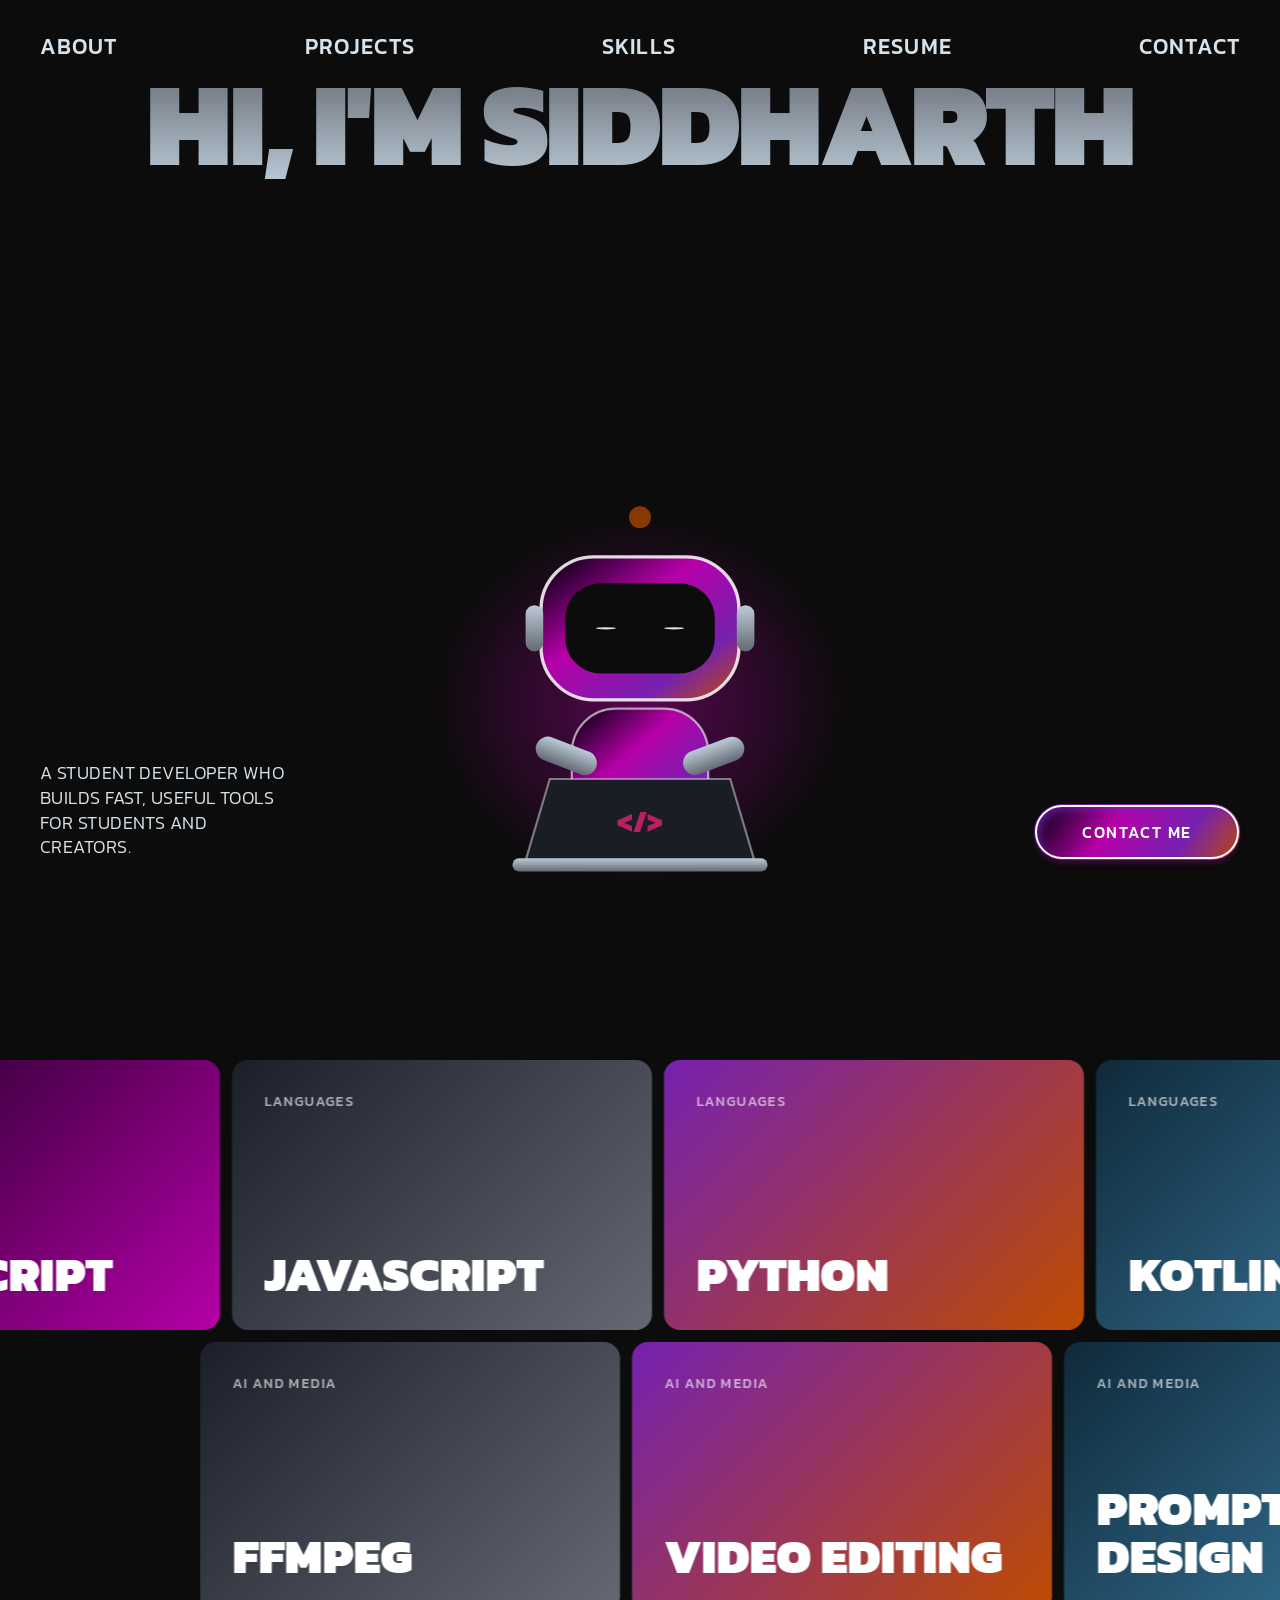
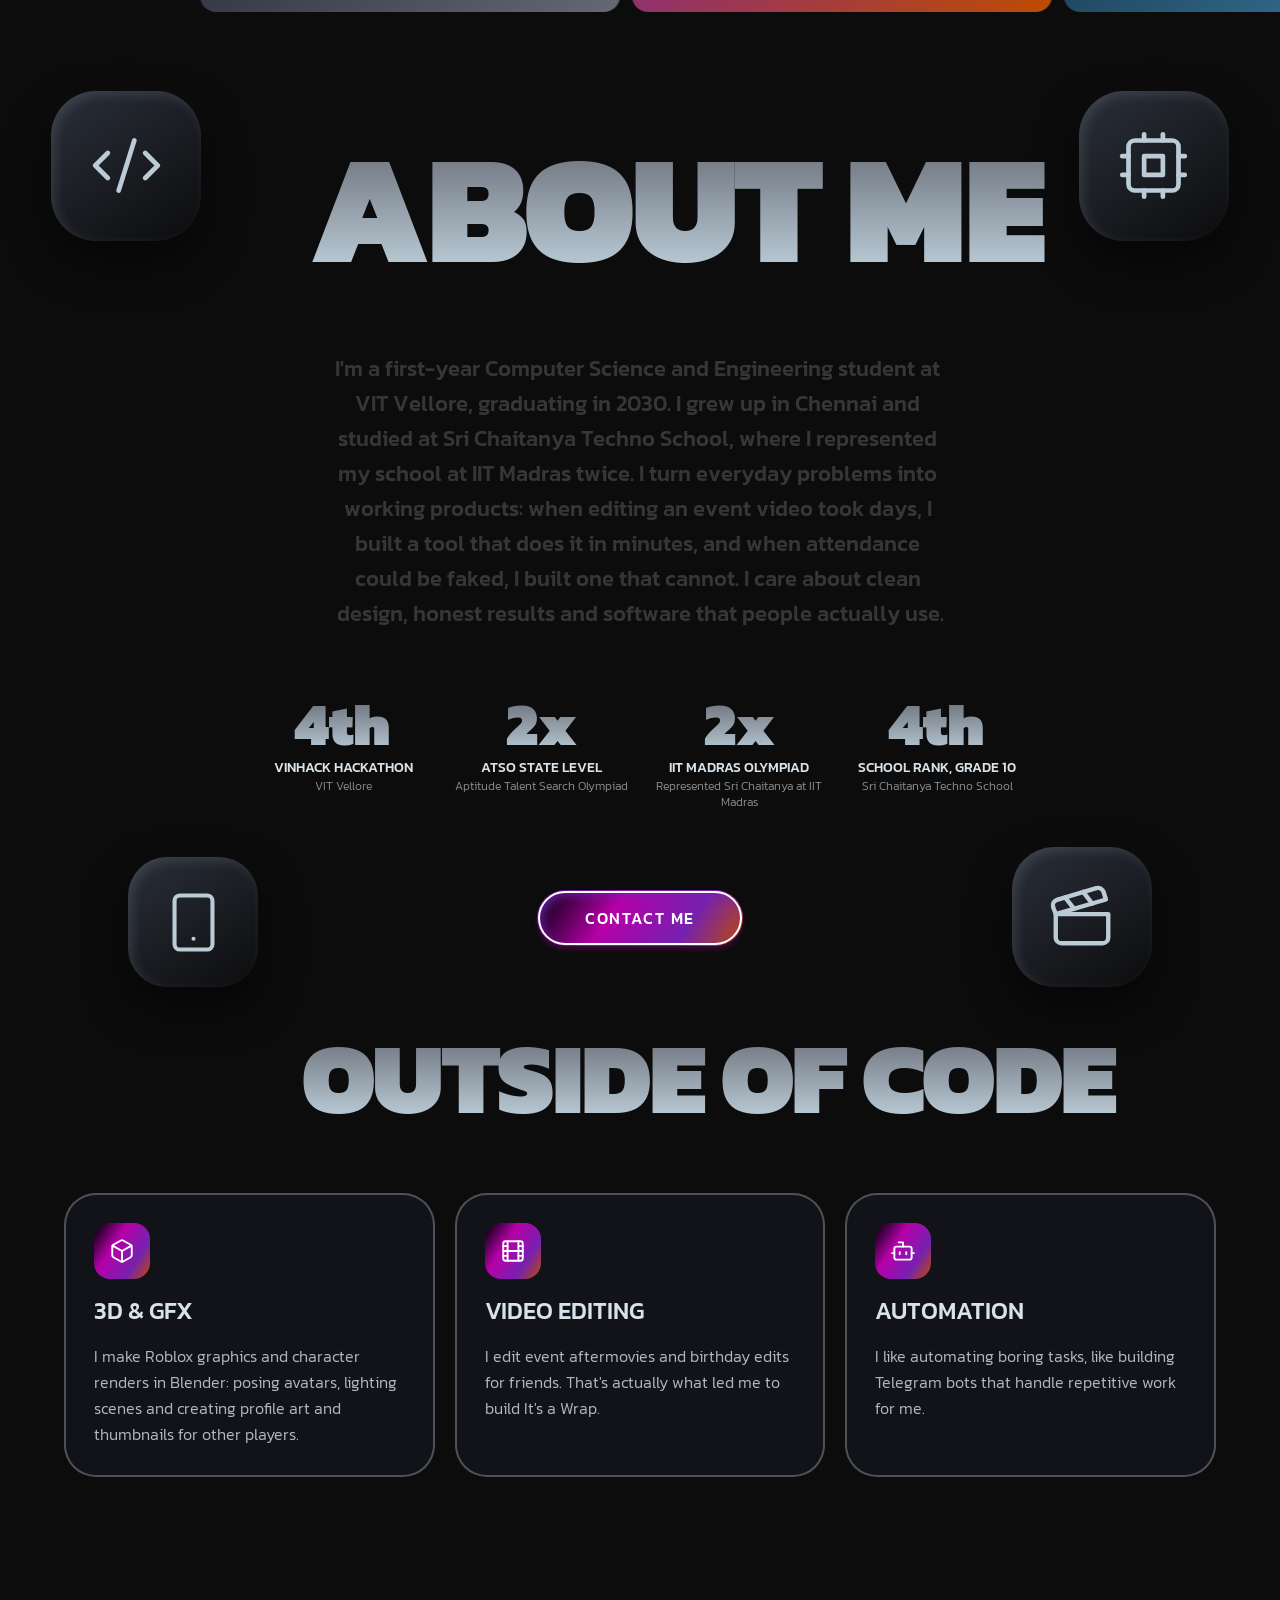
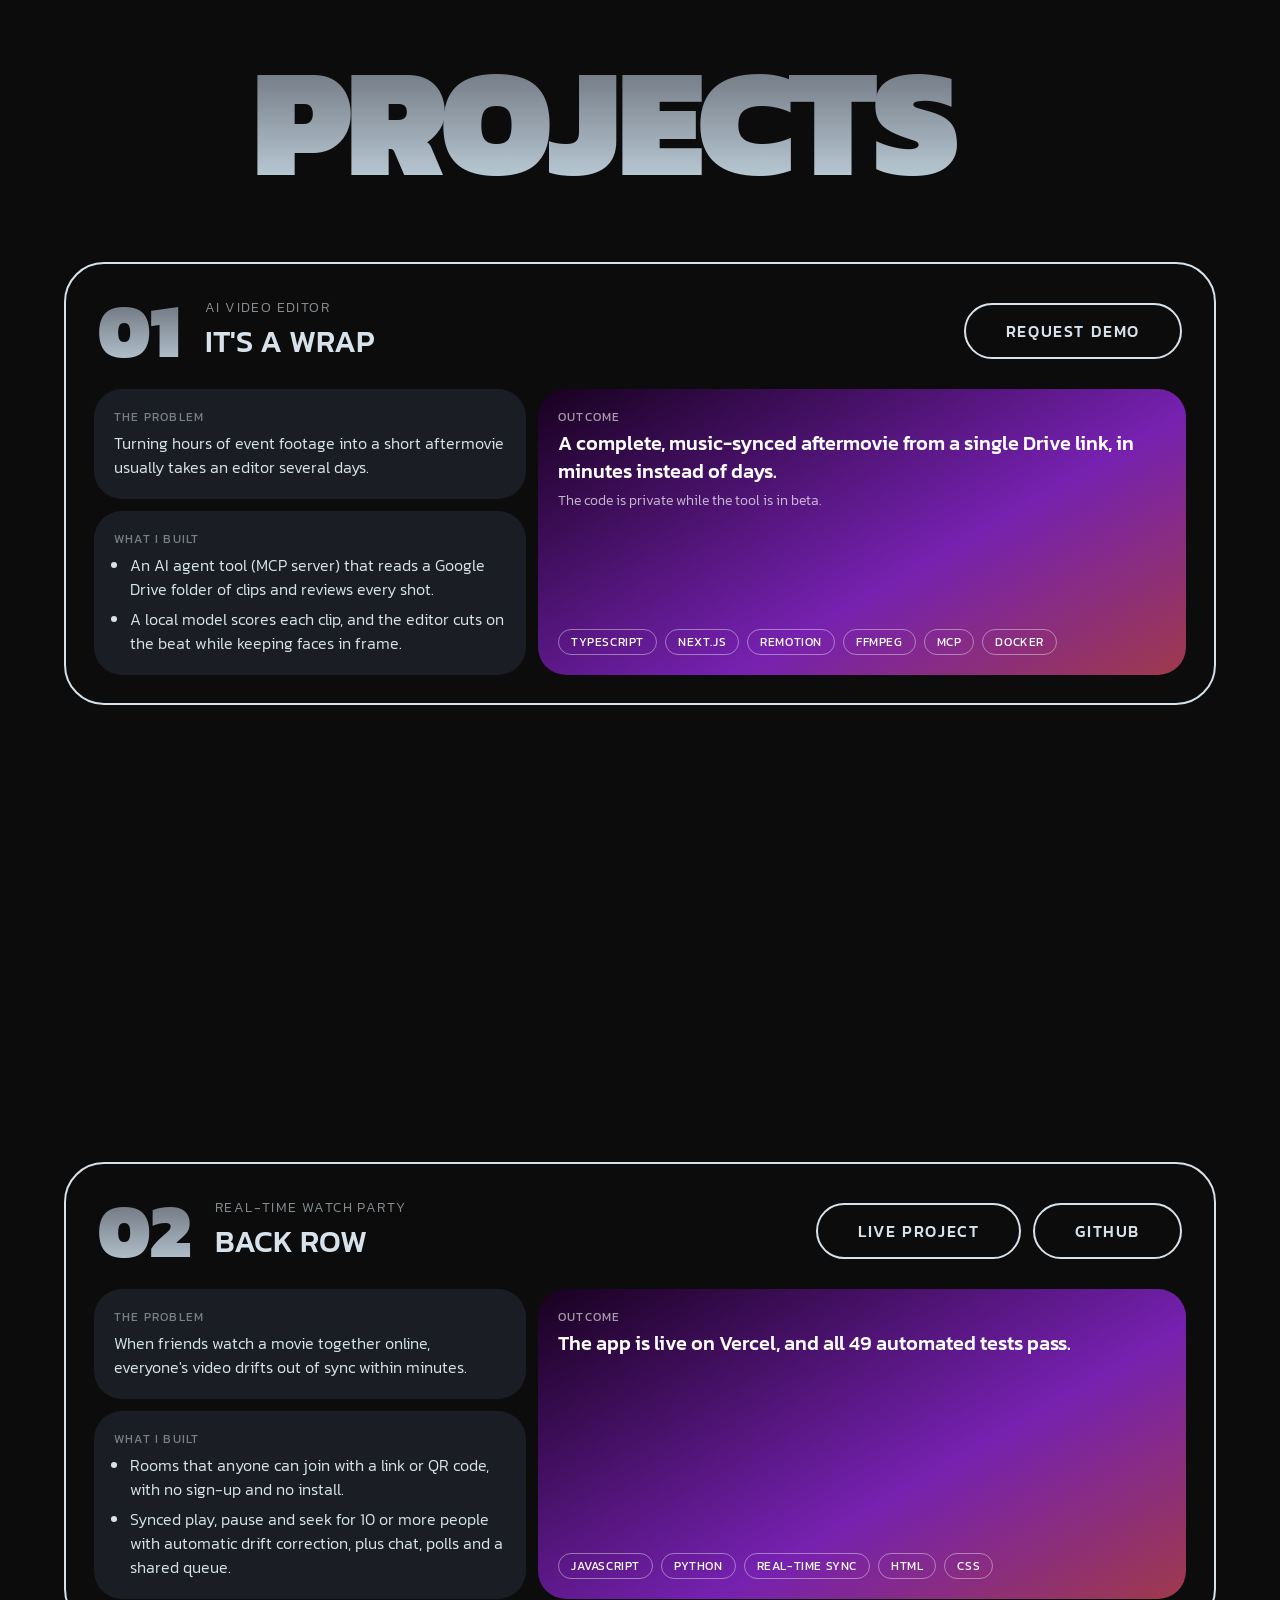
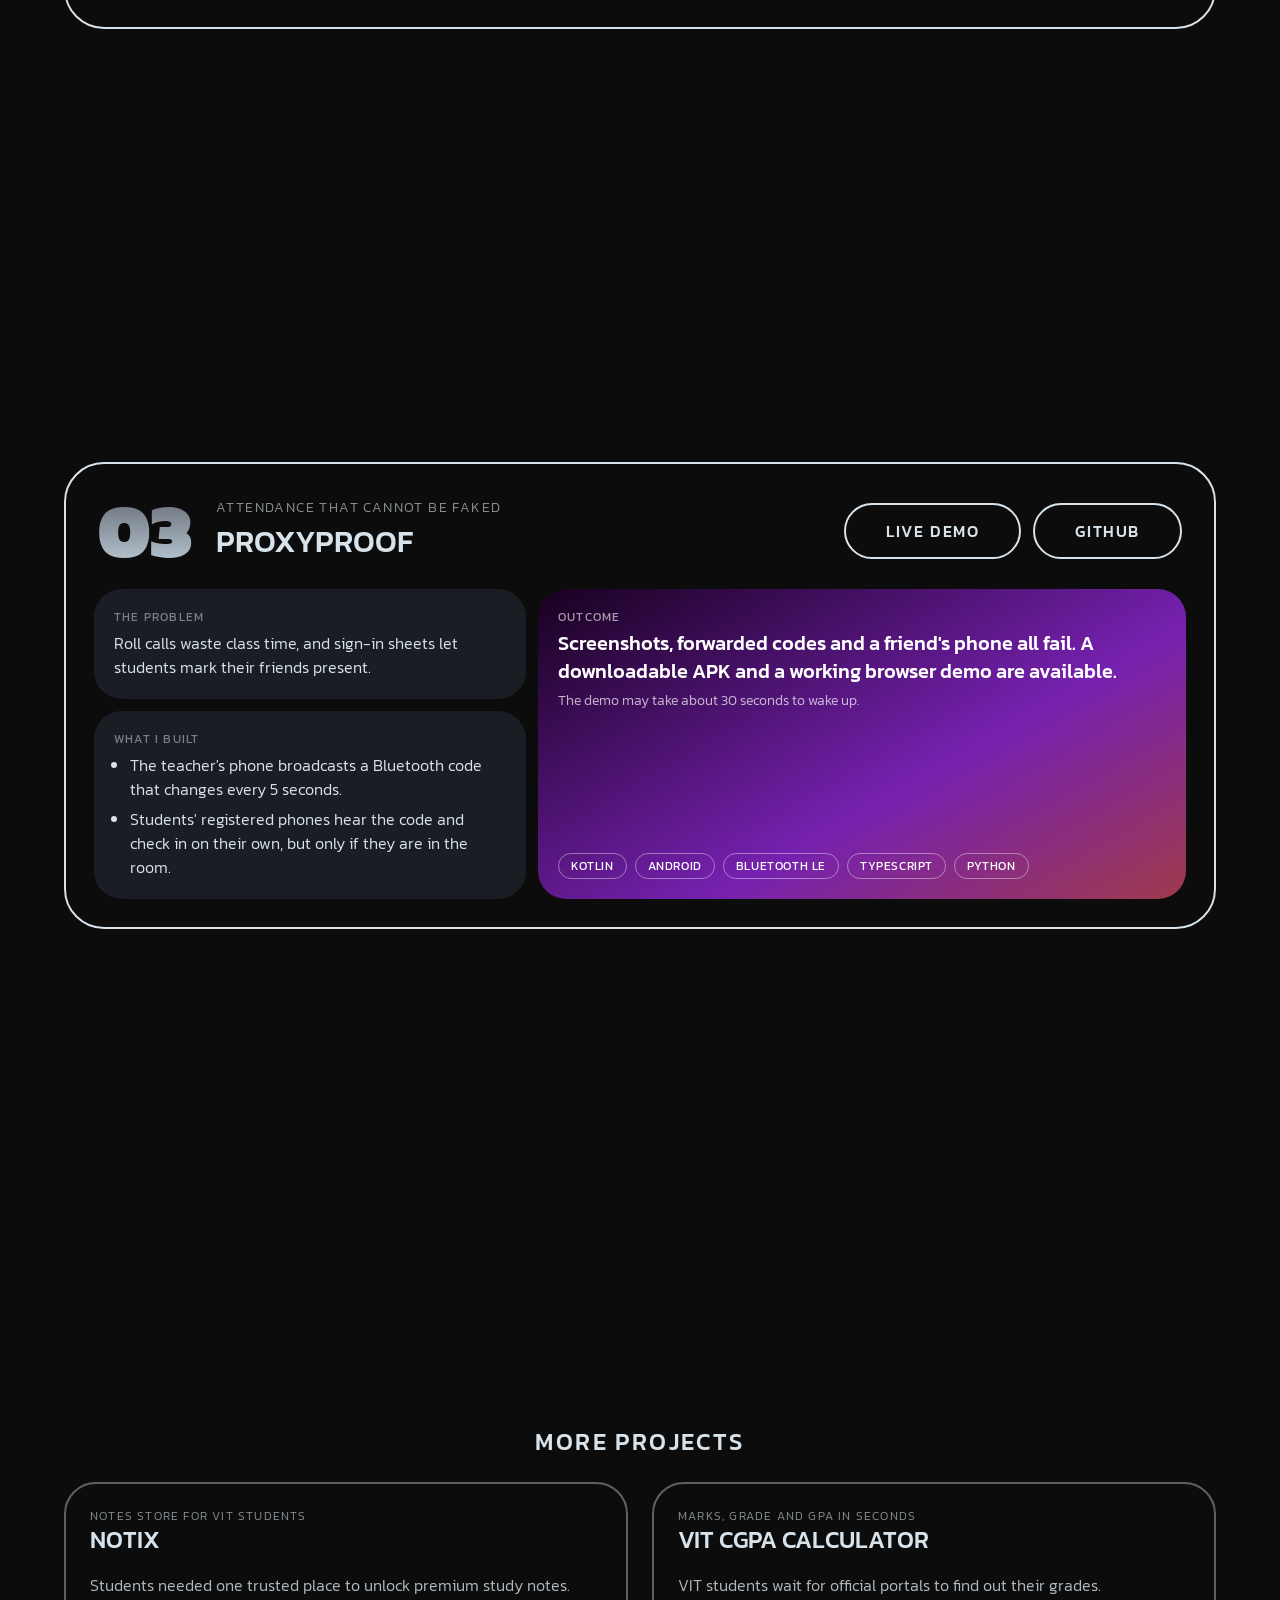
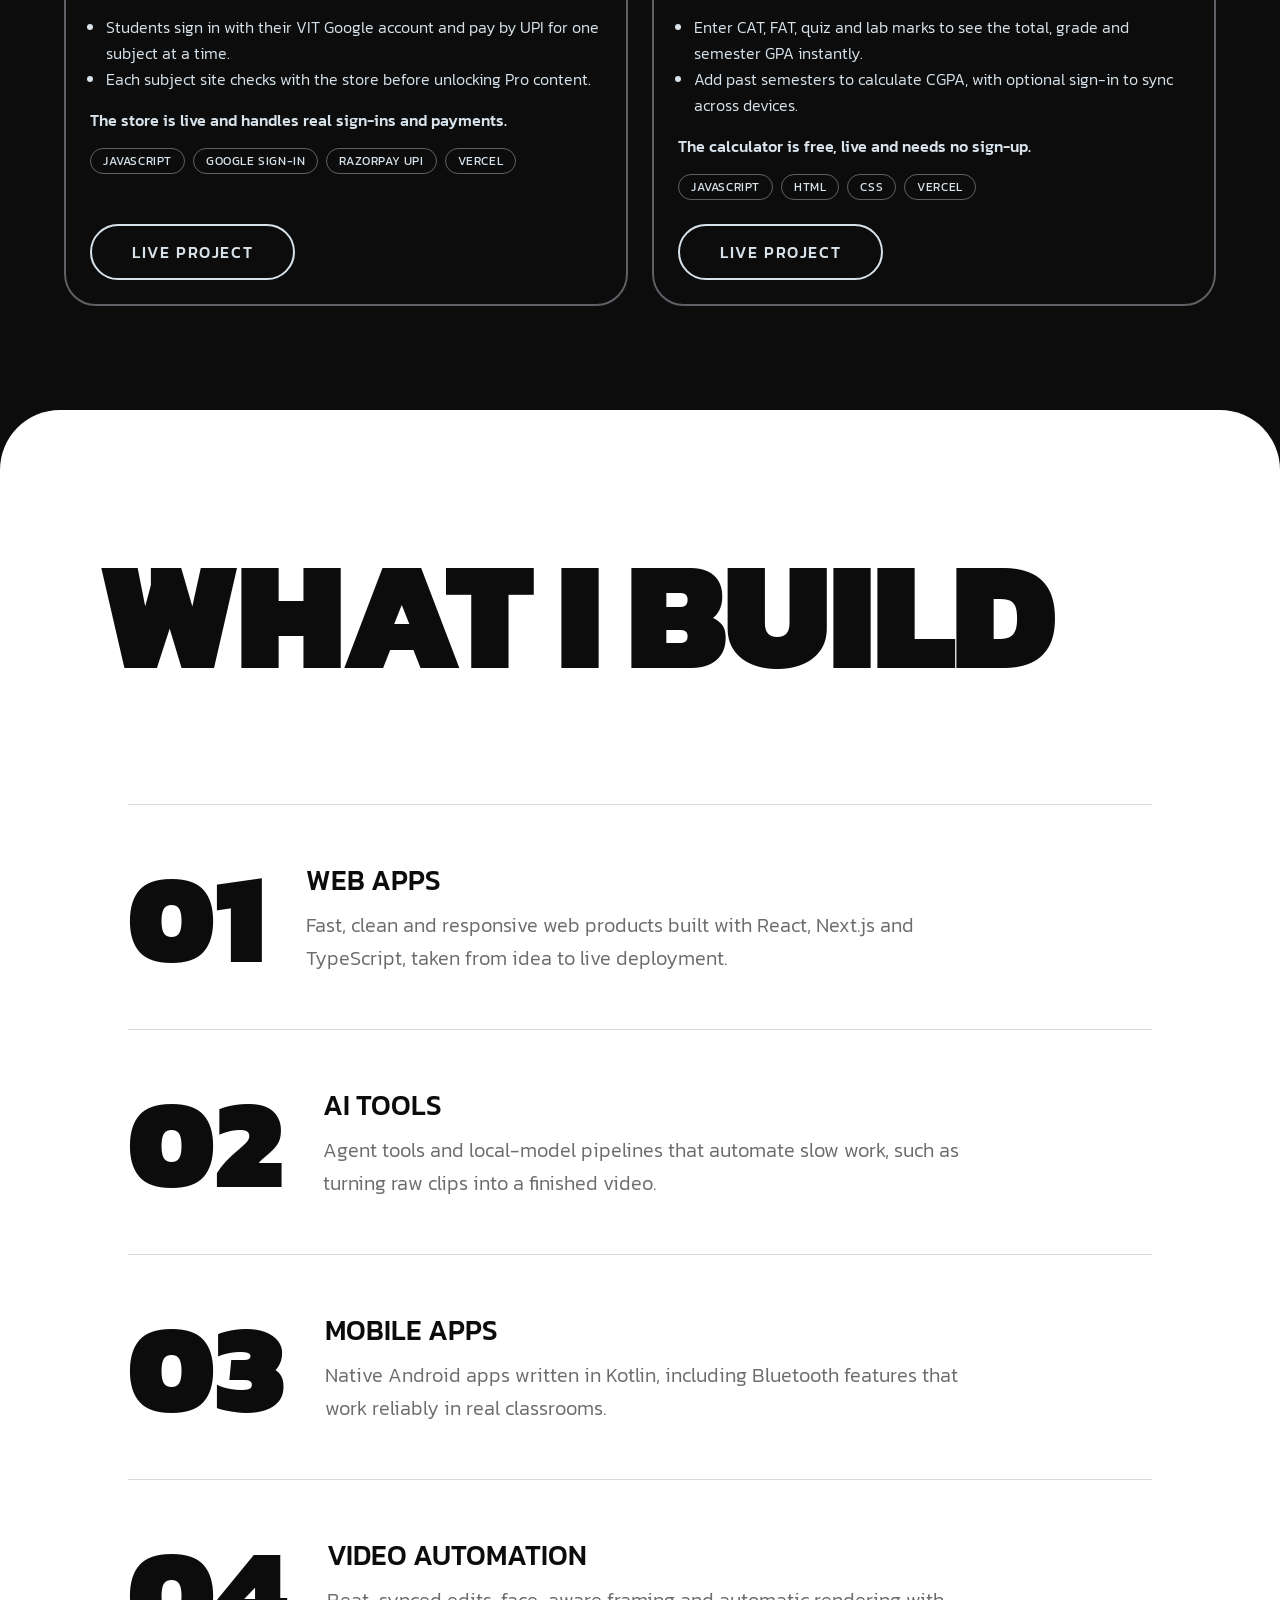
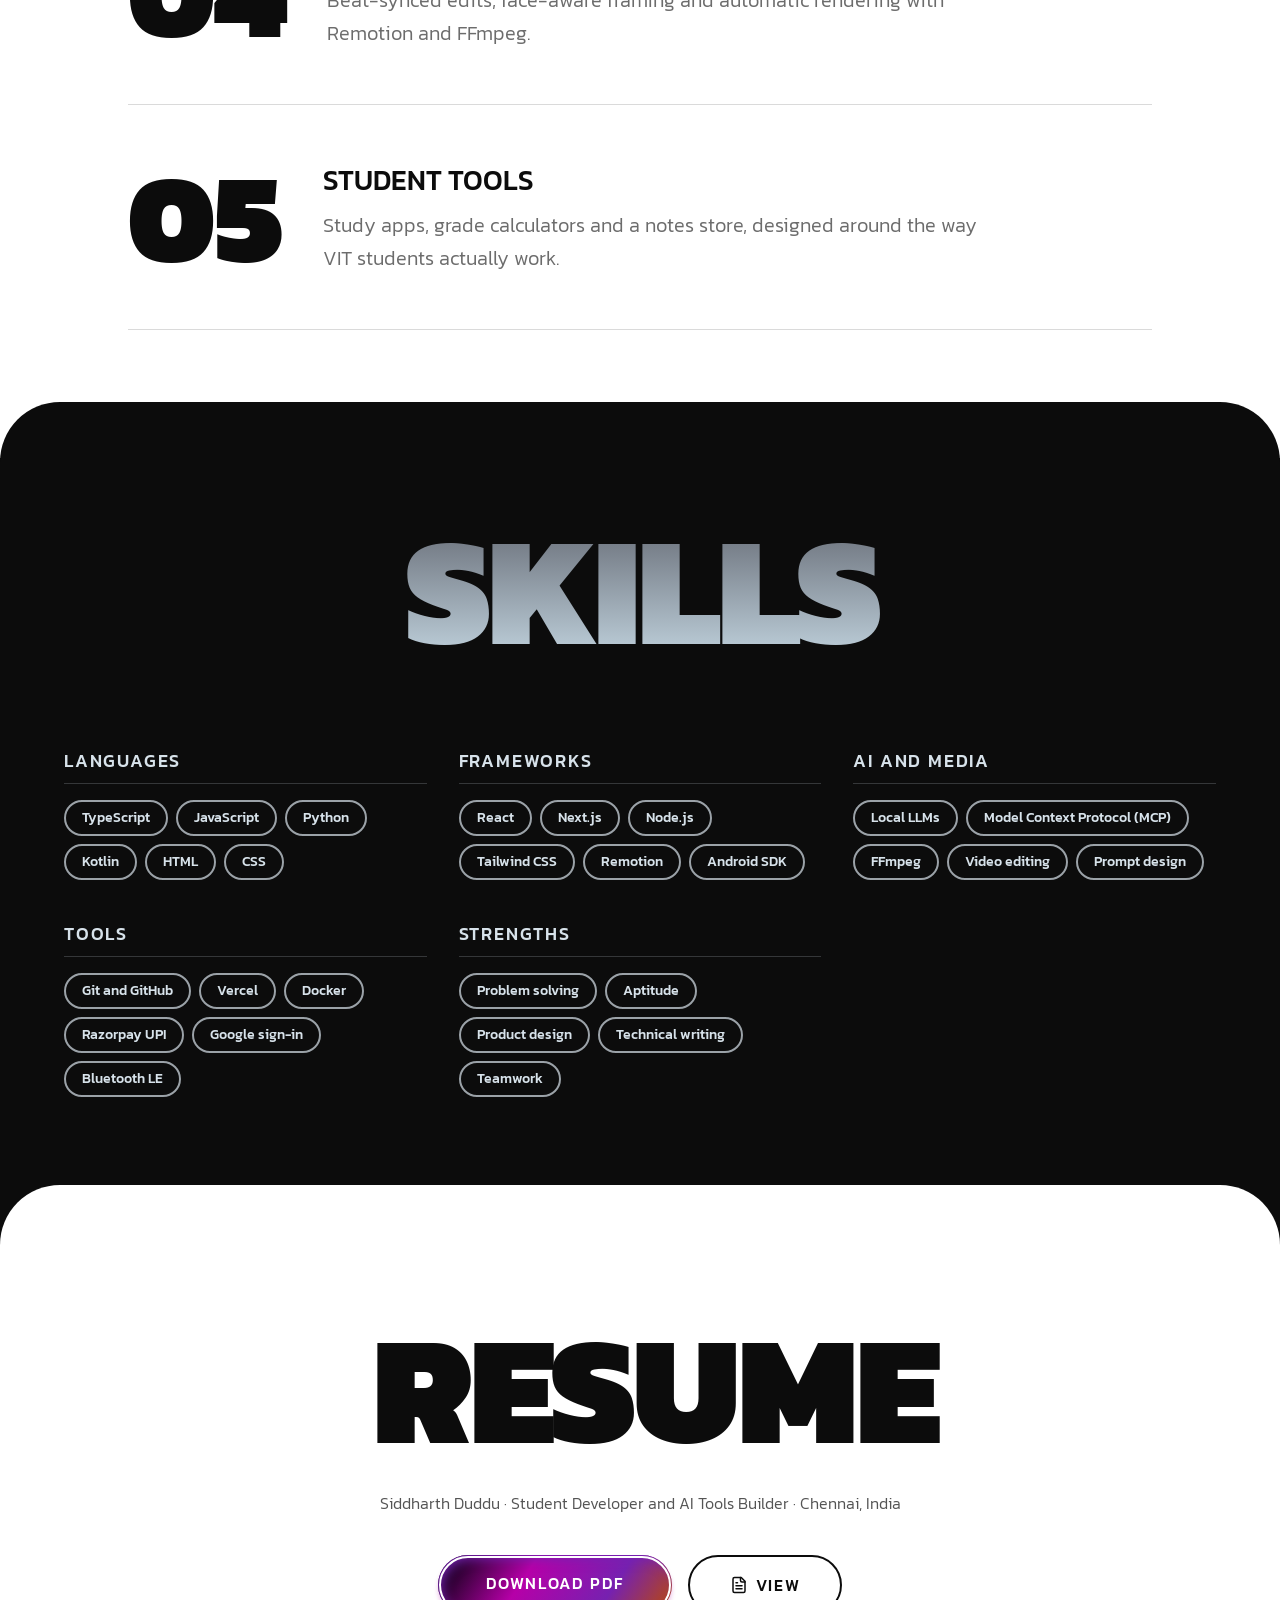
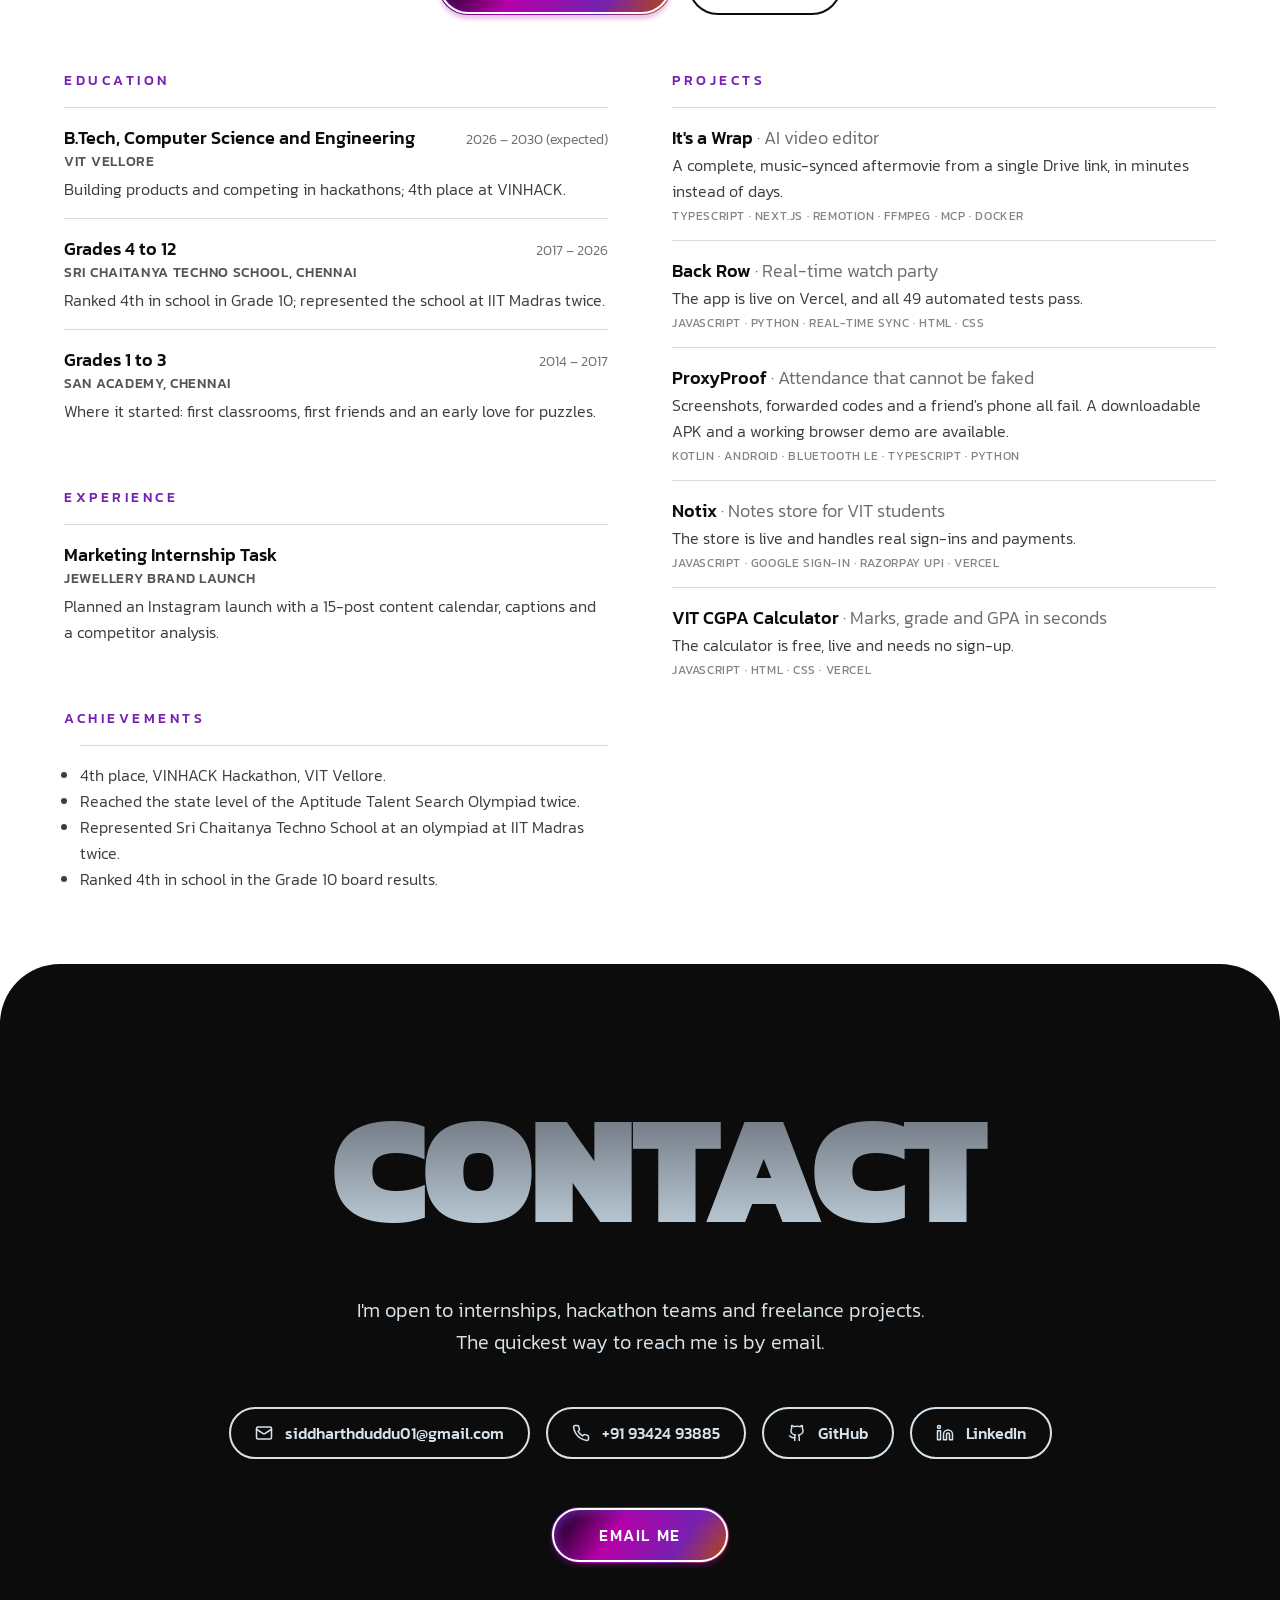
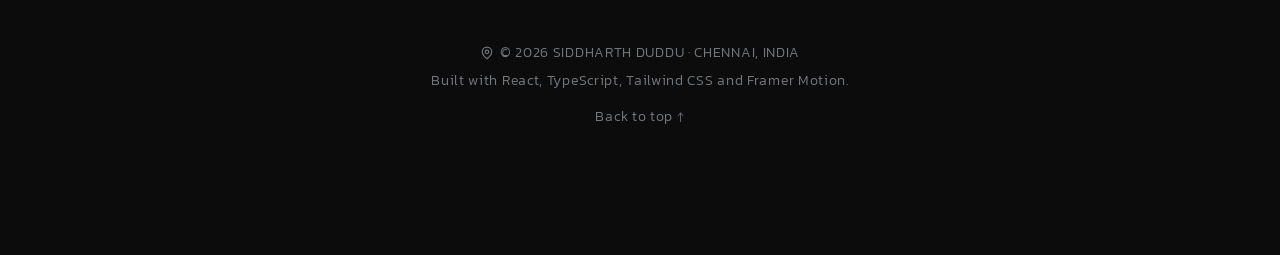
==== commit 8fed3490: "Deploy the Oct 29 portfolio (Vite build)" ====
--- a/index.html
+++ b/index.html
@@ -1 +1,18 @@
-<!DOCTYPE html><html lang="en"><head><meta charSet="utf-8"/><link rel="preconnect" href="/" crossorigin=""/><meta name="viewport" content="width=device-width, initial-scale=1"/><link rel="stylesheet" href="/_next/static/chunks/2mzb3m70889mf.css" data-precedence="next"/><link rel="preload" as="script" fetchPriority="low" href="/_next/static/chunks/3cfn99dbrcvvp.js"/><script src="/_next/static/chunks/24oq267qibdq3.js" async=""></script><script src="/_next/static/chunks/2khxl0v1q4i6n.js" async=""></script><script src="/_next/static/chunks/turbopack-3-ry682tkyiqk.js" async=""></script><script src="/_next/static/chunks/0umf92h1sb77c.js" async=""></script><script src="/_next/static/chunks/3wngcwsxjxk8k.js" async=""></script><title>Siddharth Duddu | Portfolio</title><meta name="description" content="Siddharth Duddu, Computer Science student at VIT Vellore. Projects, skills, achievements, resume and contact."/><meta property="og:title" content="Siddharth Duddu | Portfolio"/><meta property="og:description" content="Student developer building AI tools and web apps. CSE at VIT Vellore, class of 2030."/><meta property="og:url" content="https://siddharth-duddu.cv"/><meta property="og:type" content="website"/><meta name="twitter:card" content="summary"/><meta name="twitter:title" content="Siddharth Duddu | Portfolio"/><meta name="twitter:description" content="Student developer building AI tools and web apps. CSE at VIT Vellore, class of 2030."/><link rel="icon" href="/favicon.ico?favicon.117ezoe8m31dk.ico" sizes="48x48" type="image/x-icon"/><meta name="next-size-adjust" content=""/><script>try{var t=localStorage.getItem('theme');if(t){document.documentElement.classList.add('is-'+t);document.documentElement.style.colorScheme=t}var c=localStorage.getItem('color');if(c)document.documentElement.style.setProperty('--color-primary',c)}catch(e){}</script><script src="/_next/static/chunks/0cz1d0mv5g_q7.js" noModule=""></script></head><body><div hidden=""><!--$--><!--/$--></div><div id="layout" class="layout"><header class="navbar"><div class="navbar-title"><div class="navbar-title-content"><a href="#about" class="navbar-title-link"><span class="site-name">siddharth-duddu.cv</span></a></div></div><div class="navbar-container"><section class="navbar-section"><button class="navbar-button nav-menu-button " aria-label="Menu" aria-expanded="false"><svg xmlns="http://www.w3.org/2000/svg" width="18" height="18" viewBox="0 0 24 24" fill="none" stroke="currentColor" stroke-width="2" stroke-linecap="round" stroke-linejoin="round" class="lucide lucide-menu" aria-hidden="true"><path d="M4 5h16"></path><path d="M4 12h16"></path><path d="M4 19h16"></path></svg></button><nav class="navbar-menu nav-items "><a href="#about"><svg xmlns="http://www.w3.org/2000/svg" width="16" height="16" viewBox="0 0 24 24" fill="none" stroke="currentColor" stroke-width="2" stroke-linecap="round" stroke-linejoin="round" class="lucide lucide-user" aria-hidden="true"><path d="M19 21v-2a4 4 0 0 0-4-4H9a4 4 0 0 0-4 4v2"></path><circle cx="12" cy="7" r="4"></circle></svg>About</a><a href="#achievements"><svg xmlns="http://www.w3.org/2000/svg" width="16" height="16" viewBox="0 0 24 24" fill="none" stroke="currentColor" stroke-width="2" stroke-linecap="round" stroke-linejoin="round" class="lucide lucide-award" aria-hidden="true"><path d="m15.477 12.89 1.515 8.526a.5.5 0 0 1-.81.47l-3.58-2.687a1 1 0 0 0-1.197 0l-3.586 2.686a.5.5 0 0 1-.81-.469l1.514-8.526"></path><circle cx="12" cy="8" r="6"></circle></svg>Achievements</a><a href="#projects"><svg xmlns="http://www.w3.org/2000/svg" width="16" height="16" viewBox="0 0 24 24" fill="none" stroke="currentColor" stroke-width="2" stroke-linecap="round" stroke-linejoin="round" class="lucide lucide-folder-git-2" aria-hidden="true"><path d="M18 19a5 5 0 0 1-5-5v8"></path><path d="M9 20H4a2 2 0 0 1-2-2V5a2 2 0 0 1 2-2h3.9a2 2 0 0 1 1.69.9l.81 1.2a2 2 0 0 0 1.67.9H20a2 2 0 0 1 2 2v5"></path><circle cx="13" cy="12" r="2"></circle><circle cx="20" cy="19" r="2"></circle></svg>Projects</a><a href="#skills"><svg xmlns="http://www.w3.org/2000/svg" width="16" height="16" viewBox="0 0 24 24" fill="none" stroke="currentColor" stroke-width="2" stroke-linecap="round" stroke-linejoin="round" class="lucide lucide-wrench" aria-hidden="true"><path d="M14.7 6.3a1 1 0 0 0 0 1.4l1.6 1.6a1 1 0 0 0 1.4 0l3.106-3.105c.32-.322.863-.22.983.218a6 6 0 0 1-8.259 7.057l-7.91 7.91a1 1 0 0 1-2.999-3l7.91-7.91a6 6 0 0 1 7.057-8.259c.438.12.54.662.219.984z"></path></svg>Skills</a><a href="#resume"><svg xmlns="http://www.w3.org/2000/svg" width="16" height="16" viewBox="0 0 24 24" fill="none" stroke="currentColor" stroke-width="2" stroke-linecap="round" stroke-linejoin="round" class="lucide lucide-file-text" aria-hidden="true"><path d="M6 22a2 2 0 0 1-2-2V4a2 2 0 0 1 2-2h8a2.4 2.4 0 0 1 1.704.706l3.588 3.588A2.4 2.4 0 0 1 20 8v12a2 2 0 0 1-2 2z"></path><path d="M14 2v5a1 1 0 0 0 1 1h5"></path><path d="M10 9H8"></path><path d="M16 13H8"></path><path d="M16 17H8"></path></svg>Resume</a><a href="#contact"><svg xmlns="http://www.w3.org/2000/svg" width="16" height="16" viewBox="0 0 24 24" fill="none" stroke="currentColor" stroke-width="2" stroke-linecap="round" stroke-linejoin="round" class="lucide lucide-mail" aria-hidden="true"><path d="m22 7-8.991 5.727a2 2 0 0 1-2.009 0L2 7"></path><rect x="2" y="4" width="20" height="16" rx="2"></rect></svg>Contact</a></nav><nav class="navbar-menu social"><div class="tooltip-container"><button class="navbar-button" aria-label="Switch theme"><svg xmlns="http://www.w3.org/2000/svg" width="18" height="18" viewBox="0 0 24 24" fill="none" stroke="currentColor" stroke-width="2" stroke-linecap="round" stroke-linejoin="round" class="lucide lucide-sun" aria-hidden="true"><circle cx="12" cy="12" r="4"></circle><path d="M12 2v2"></path><path d="M12 20v2"></path><path d="m4.93 4.93 1.41 1.41"></path><path d="m17.66 17.66 1.41 1.41"></path><path d="M2 12h2"></path><path d="M20 12h2"></path><path d="m6.34 17.66-1.41 1.41"></path><path d="m19.07 4.93-1.41 1.41"></path></svg></button><div class="tooltip">Theme</div></div><div class="dropdown tooltip-container"><button class="navbar-button " aria-label="Accent colour"><div class="circle" style="background-color:var(--color-primary)"></div></button><div class="tooltip">Colour</div></div></nav></section></div></header><aside class="sidebar"><section class="sidebar-section"><div class="sidebar-title-link"><a href="#about" class="flex-align-center gap"><span class="site-name">siddharth-duddu.cv</span></a><div class="flex-align-center"><div class="dropdown tooltip-container"><button class="navbar-button " aria-label="Accent colour"><div class="circle" style="background-color:var(--color-primary)"></div></button><div class="tooltip">Colour</div></div><div class="tooltip-container"><button class="navbar-button" aria-label="Switch theme"><svg xmlns="http://www.w3.org/2000/svg" width="18" height="18" viewBox="0 0 24 24" fill="none" stroke="currentColor" stroke-width="2" stroke-linecap="round" stroke-linejoin="round" class="lucide lucide-sun" aria-hidden="true"><circle cx="12" cy="12" r="4"></circle><path d="M12 2v2"></path><path d="M12 20v2"></path><path d="m4.93 4.93 1.41 1.41"></path><path d="m17.66 17.66 1.41 1.41"></path><path d="M2 12h2"></path><path d="M20 12h2"></path><path d="m6.34 17.66-1.41 1.41"></path><path d="m19.07 4.93-1.41 1.41"></path></svg></button><div class="tooltip">Theme</div></div></div></div></section><section class="sidebar-section"><div class="sidebar-content"><p>I&#x27;m <a href="#about">Siddharth</a>, a Computer Science student at VIT Vellore who builds AI tools and web apps.</p></div></section><section class="sidebar-section"><nav class="sidebar-nav-links" aria-label="Sections"><a href="#about" class=""><svg xmlns="http://www.w3.org/2000/svg" width="20" height="20" viewBox="0 0 24 24" fill="none" stroke="currentColor" stroke-width="2" stroke-linecap="round" stroke-linejoin="round" class="lucide lucide-user" aria-hidden="true"><path d="M19 21v-2a4 4 0 0 0-4-4H9a4 4 0 0 0-4 4v2"></path><circle cx="12" cy="7" r="4"></circle></svg>About</a><a href="#achievements" class=""><svg xmlns="http://www.w3.org/2000/svg" width="20" height="20" viewBox="0 0 24 24" fill="none" stroke="currentColor" stroke-width="2" stroke-linecap="round" stroke-linejoin="round" class="lucide lucide-award" aria-hidden="true"><path d="m15.477 12.89 1.515 8.526a.5.5 0 0 1-.81.47l-3.58-2.687a1 1 0 0 0-1.197 0l-3.586 2.686a.5.5 0 0 1-.81-.469l1.514-8.526"></path><circle cx="12" cy="8" r="6"></circle></svg>Achievements</a><a href="#projects" class=""><svg xmlns="http://www.w3.org/2000/svg" width="20" height="20" viewBox="0 0 24 24" fill="none" stroke="currentColor" stroke-width="2" stroke-linecap="round" stroke-linejoin="round" class="lucide lucide-folder-git-2" aria-hidden="true"><path d="M18 19a5 5 0 0 1-5-5v8"></path><path d="M9 20H4a2 2 0 0 1-2-2V5a2 2 0 0 1 2-2h3.9a2 2 0 0 1 1.69.9l.81 1.2a2 2 0 0 0 1.67.9H20a2 2 0 0 1 2 2v5"></path><circle cx="13" cy="12" r="2"></circle><circle cx="20" cy="19" r="2"></circle></svg>Projects</a><a href="#skills" class=""><svg xmlns="http://www.w3.org/2000/svg" width="20" height="20" viewBox="0 0 24 24" fill="none" stroke="currentColor" stroke-width="2" stroke-linecap="round" stroke-linejoin="round" class="lucide lucide-wrench" aria-hidden="true"><path d="M14.7 6.3a1 1 0 0 0 0 1.4l1.6 1.6a1 1 0 0 0 1.4 0l3.106-3.105c.32-.322.863-.22.983.218a6 6 0 0 1-8.259 7.057l-7.91 7.91a1 1 0 0 1-2.999-3l7.91-7.91a6 6 0 0 1 7.057-8.259c.438.12.54.662.219.984z"></path></svg>Skills</a><a href="#resume" class=""><svg xmlns="http://www.w3.org/2000/svg" width="20" height="20" viewBox="0 0 24 24" fill="none" stroke="currentColor" stroke-width="2" stroke-linecap="round" stroke-linejoin="round" class="lucide lucide-file-text" aria-hidden="true"><path d="M6 22a2 2 0 0 1-2-2V4a2 2 0 0 1 2-2h8a2.4 2.4 0 0 1 1.704.706l3.588 3.588A2.4 2.4 0 0 1 20 8v12a2 2 0 0 1-2 2z"></path><path d="M14 2v5a1 1 0 0 0 1 1h5"></path><path d="M10 9H8"></path><path d="M16 13H8"></path><path d="M16 17H8"></path></svg>Resume</a><a href="#contact" class=""><svg xmlns="http://www.w3.org/2000/svg" width="20" height="20" viewBox="0 0 24 24" fill="none" stroke="currentColor" stroke-width="2" stroke-linecap="round" stroke-linejoin="round" class="lucide lucide-mail" aria-hidden="true"><path d="m22 7-8.991 5.727a2 2 0 0 1-2.009 0L2 7"></path><rect x="2" y="4" width="20" height="16" rx="2"></rect></svg>Contact</a></nav></section><div class="sidebar-bottom"><section class="sidebar-section"><nav class="sidebar-links" aria-label="Contact links"><div class="tooltip-container tooltip-above"><a href="https://github.com/sxiddy" target="_blank" rel="noopener noreferrer" aria-label="GitHub"><svg xmlns="http://www.w3.org/2000/svg" width="20" height="20" viewBox="0 0 24 24" fill="none" stroke="currentColor" stroke-width="2" stroke-linecap="round" stroke-linejoin="round" class="tabler-icon tabler-icon-brand-github"><path d="M9 19c-4.3 1.4 -4.3 -2.5 -6 -3m12 5v-3.5c0 -1 .1 -1.4 -.5 -2c2.8 -.3 5.5 -1.4 5.5 -6a4.6 4.6 0 0 0 -1.3 -3.2a4.2 4.2 0 0 0 -.1 -3.2s-1.1 -.3 -3.5 1.3a12.3 12.3 0 0 0 -6.2 0c-2.4 -1.6 -3.5 -1.3 -3.5 -1.3a4.2 4.2 0 0 0 -.1 3.2a4.6 4.6 0 0 0 -1.3 3.2c0 4.6 2.7 5.7 5.5 6c-.6 .6 -.6 1.2 -.5 2v3.5"></path></svg></a><div class="tooltip">GitHub</div></div><div class="tooltip-container tooltip-above"><a href="https://www.linkedin.com/in/siddharth-d-a62437421/" target="_blank" rel="noopener noreferrer" aria-label="LinkedIn"><svg xmlns="http://www.w3.org/2000/svg" width="20" height="20" viewBox="0 0 24 24" fill="none" stroke="currentColor" stroke-width="2" stroke-linecap="round" stroke-linejoin="round" class="tabler-icon tabler-icon-brand-linkedin"><path d="M8 11v5"></path><path d="M8 8v.01"></path><path d="M12 16v-5"></path><path d="M16 16v-3a2 2 0 1 0 -4 0"></path><path d="M3 7a4 4 0 0 1 4 -4h10a4 4 0 0 1 4 4v10a4 4 0 0 1 -4 4h-10a4 4 0 0 1 -4 -4l0 -10"></path></svg></a><div class="tooltip">LinkedIn</div></div><div class="tooltip-container tooltip-above"><a href="mailto:siddharthduddu01@gmail.com" rel="noopener noreferrer" aria-label="Email"><svg xmlns="http://www.w3.org/2000/svg" width="20" height="20" viewBox="0 0 24 24" fill="none" stroke="currentColor" stroke-width="2" stroke-linecap="round" stroke-linejoin="round" class="lucide lucide-mail" aria-hidden="true"><path d="m22 7-8.991 5.727a2 2 0 0 1-2.009 0L2 7"></path><rect x="2" y="4" width="20" height="16" rx="2"></rect></svg></a><div class="tooltip">Email</div></div><div class="tooltip-container tooltip-above"><a href="tel:+919342493885" rel="noopener noreferrer" aria-label="Phone"><svg xmlns="http://www.w3.org/2000/svg" width="20" height="20" viewBox="0 0 24 24" fill="none" stroke="currentColor" stroke-width="2" stroke-linecap="round" stroke-linejoin="round" class="lucide lucide-phone" aria-hidden="true"><path d="M13.832 16.568a1 1 0 0 0 1.213-.303l.355-.465A2 2 0 0 1 17 15h3a2 2 0 0 1 2 2v3a2 2 0 0 1-2 2A18 18 0 0 1 2 4a2 2 0 0 1 2-2h3a2 2 0 0 1 2 2v3a2 2 0 0 1-.8 1.6l-.468.351a1 1 0 0 0-.292 1.233 14 14 0 0 0 6.392 6.384"></path></svg></a><div class="tooltip">Phone</div></div></nav></section><nav class="sidebar-sub-links"><a href="/Siddharth-Duddu-Resume.pdf" download="">Resume</a><div class="divider"></div><a href="/resume">Print view</a></nav></div></aside><div class="main-wrapper"><div class="main-container"><main class="main-content page"><header class="hero hero-index" id="about"><div class="hero-wrapper"><div><h1 class="flex-align-center gap">Hey, I&#x27;m Siddharth!</h1><p class="hero-description hero-tagline">Computer Science student at VIT Vellore, builder of AI tools and web apps.</p><header class="heading small"><div class="heading-row"><h2><span>A brief timeline</span></h2></div></header><ul class="hero-eras"><li><span class="era-dates">Grades 1–3</span><span>San Academy, Chennai: first classrooms, first friends and an early love for puzzles.</span></li><li><span class="era-dates">Grades 4–12</span><span>Sri Chaitanya Techno School, Chennai: nine years of maths, science and olympiads.<!-- --> <a href="#achievements">Represented the school at IIT Madras twice</a>.</span></li><li><span class="era-dates">2026–now</span><span>VIT Vellore, B.Tech in Computer Science and Engineering (class of 2030): building<!-- --> <a href="#projects">AI tools and web apps</a>, placing<!-- --> <a href="#achievements">4th at VINHACK</a>, and sharing my code on<!-- --> <a href="https://github.com/sxiddy" rel="noreferrer" target="_blank">GitHub</a>.</span></li></ul><p class="hero-description"><a href="#skills">Also</a>: problem solver, olympiad regular, hackathon teammate and someone who turns everyday problems into working products.</p></div></div></header><section class="section-index" id="achievements"><header class="heading "><div class="heading-row"><h2><span>Achievements</span></h2></div><div class="description">Competitions and results from school and college.</div></header><div class="posts"><div class="post detailed"><div class="post-thumbnail"></div><div class="post-info"><div class="post-title"><div>4th · VINHACK Hackathon</div></div><time>VIT Vellore</time><p class="post-description">Placed fourth among competing teams at VINHACK, held at VIT Vellore.</p></div></div><div class="post detailed"><div class="post-thumbnail"></div><div class="post-info"><div class="post-title"><div>2x · ATSO State Level</div></div><time>Aptitude Talent Search Olympiad</time><p class="post-description">Reached the state level of the Aptitude Talent Search Olympiad in two separate years.</p></div></div><div class="post detailed"><div class="post-thumbnail"></div><div class="post-info"><div class="post-title"><div>2x · IIT Madras Olympiad</div></div><time>Represented my school</time><p class="post-description">Chosen twice to represent Sri Chaitanya Techno School at an aptitude olympiad at IIT Madras.</p></div></div><div class="post detailed"><div class="post-thumbnail"></div><div class="post-info"><div class="post-title"><div>4th · School Rank, Grade 10</div></div><time>Sri Chaitanya Techno School</time><p class="post-description">Ranked fourth in the entire school in the Grade 10 board results.</p></div></div></div></section><section class="section-index" id="skills"><header class="heading "><div class="heading-row"><h2><span>Skills</span></h2></div><div class="description">The languages, tools and strengths I use in my projects.</div></header><div class="cards cards-half"><div class="card card-highlight card-shelf"><div class="flex-space-between"><div class="card-title">Languages</div><div class="chip"><span class="chip-highlight">6</span></div></div><p>TypeScript, JavaScript, Python, Kotlin, HTML, CSS</p></div><div class="card card-highlight card-shelf"><div class="flex-space-between"><div class="card-title">Frameworks</div><div class="chip"><span class="chip-highlight">6</span></div></div><p>React, Next.js, Node.js, Tailwind CSS, Remotion, Android SDK</p></div><div class="card card-highlight card-shelf"><div class="flex-space-between"><div class="card-title">AI and Media</div><div class="chip"><span class="chip-highlight">5</span></div></div><p>Local LLMs, Model Context Protocol, FFmpeg, Video editing, Prompt design</p></div><div class="card card-highlight card-shelf"><div class="flex-space-between"><div class="card-title">Tools and Platforms</div><div class="chip"><span class="chip-highlight">6</span></div></div><p>Git and GitHub, Vercel, Docker, Razorpay UPI, Google sign-in, Bluetooth LE</p></div><div class="card card-highlight card-shelf"><div class="flex-space-between"><div class="card-title">Strengths</div><div class="chip"><span class="chip-highlight">5</span></div></div><p>Problem solving, Aptitude, Product design, Technical writing, Teamwork</p></div></div></section><section class="section-index" id="resume"><header class="heading "><div class="heading-row"><h2><span>Resume</span></h2><a href="/Siddharth-Duddu-Resume.pdf" class="button secondary small" download="">Download PDF</a></div><div class="description">A one-page summary of my education, projects, achievements and skills.</div></header><div class="posts"><a href="/resume" class="post detailed" rel="noreferrer"><div class="post-thumbnail"></div><div class="post-info"><div class="post-title"><div>View my resume online</div></div><time>Printable, one page</time><p class="post-description">Education, projects, achievements and skills.</p></div></a></div></section><section class="section-index" id="projects"><header class="heading "><div class="heading-row"><h2><span>Projects</span></h2><a href="https://github.com/sxiddy" class="button secondary small">All Projects</a></div><div class="description">What each project solves, how I built it, the tools I used and the result.</div></header><div class="cards"><div class="card"><time>AI video editor</time><a href="#projects" target="_blank" rel="noreferrer">It&#x27;s a Wrap</a><p>Turning hours of event footage into a short aftermovie usually takes an editor several days.<!-- --> <!-- -->An AI agent tool (MCP server) that reads a Google Drive folder of clips and watches every shot.<!-- --> Built with <!-- -->TypeScript, Next.js, Remotion, FFmpeg, Local LLM, MCP, Docker<!-- -->. <!-- -->A complete, music-synced aftermovie from a single Drive link, in minutes instead of days.<!-- --> The live site is in private beta and the code is private, so a demo is available on request.</p><div class="card-links"></div></div><div class="card"><time>Real-time watch party</time><a href="https://watchpartyvinnovate.vercel.app" target="_blank" rel="noreferrer">Back Row</a><p>When friends watch a movie together online, everyone&#x27;s video drifts out of sync within minutes.<!-- --> <!-- -->Rooms you join with a link or QR code, with no sign-up and no install.<!-- --> Built with <!-- -->JavaScript, Python, Real-time sync, HTML, CSS<!-- -->. <!-- -->Live on Vercel, with 49 automated tests passing.</p><div class="card-links"><a href="https://watchpartyvinnovate.vercel.app" target="_blank" rel="noreferrer">Demo</a><a href="https://github.com/sxiddy/watch-party" target="_blank" rel="noreferrer">Source</a></div></div><div class="card"><time>Attendance that cannot be faked</time><a href="https://proxyproof-demo.onrender.com" target="_blank" rel="noreferrer">ProxyProof</a><p>Roll calls waste class time, and sign-in sheets let students mark friends present.<!-- --> <!-- -->An Android app where the teacher&#x27;s phone broadcasts a Bluetooth code that changes every 5 seconds.<!-- --> Built with <!-- -->Kotlin, Android, Bluetooth LE, TypeScript, Python<!-- -->. <!-- -->Screenshots, forwarded codes and a friend&#x27;s phone all fail. Downloadable APK plus a working demo.<!-- --> The demo may take about 30 seconds to wake up. Demo login is in the GitHub README.</p><div class="card-links"><a href="https://proxyproof-demo.onrender.com" target="_blank" rel="noreferrer">Demo</a><a href="https://github.com/sxiddy/proxyproof" target="_blank" rel="noreferrer">Source</a></div></div><div class="card"><time>Notes store for VIT students</time><a href="https://notix-notes.vercel.app" target="_blank" rel="noreferrer">Notix</a><p>Students needed one trusted place to unlock premium study notes.<!-- --> <!-- -->A store where students sign in with their VIT Google account and pay by UPI for one subject.<!-- --> Built with <!-- -->JavaScript, Google sign-in, Razorpay UPI, Vercel<!-- -->. <!-- -->Live and handling sign-ins and payments.</p><div class="card-links"><a href="https://notix-notes.vercel.app" target="_blank" rel="noreferrer">Demo</a></div></div><div class="card"><time>Marks, grade and GPA in seconds</time><a href="https://vitcgpacalc.vercel.app" target="_blank" rel="noreferrer">VIT CGPA Calculator</a><p>VIT students wait for official portals to find out their grades.<!-- --> <!-- -->Enter CAT, FAT, quiz and lab marks to see the total, grade and semester GPA instantly.<!-- --> Built with <!-- -->JavaScript, HTML, CSS, Vercel<!-- -->. <!-- -->Free, live and needs no sign-up.</p><div class="card-links"><a href="https://vitcgpacalc.vercel.app" target="_blank" rel="noreferrer">Demo</a></div></div><div class="card"><time>JavaScript, Python build tools</time><span class="card-title">Course Study Apps (BAEEE101, BAENG101, BACHY105)</span><p>Tabbed study apps with notes, recall mode, a question bank, quizzes, flashcards and formula sheets.</p></div><div class="card"><time>Python</time><span class="card-title">Telegram Automation</span><p>Python scripts that automate repetitive Telegram tasks.</p></div><div class="card"><time>Marketing, content strategy</time><a href="https://github.com/sxiddy/siddharth-jewelry-internship-task" target="_blank" rel="noreferrer">Jewellery Brand Launch Strategy</a><p>Internship task: an Instagram launch plan with a 15-post content calendar, captions and competitor analysis.</p><div class="card-links"><a href="https://github.com/sxiddy/siddharth-jewelry-internship-task" target="_blank" rel="noreferrer">Source</a></div></div></div></section></main></div><footer class="footer" id="contact"><section class="footer-section"><nav class="footer-menu" aria-label="Contact"><a href="mailto:siddharthduddu01@gmail.com" rel="noopener noreferrer" class="footer-link"><svg xmlns="http://www.w3.org/2000/svg" width="15" height="15" viewBox="0 0 24 24" fill="none" stroke="currentColor" stroke-width="2" stroke-linecap="round" stroke-linejoin="round" class="lucide lucide-mail" aria-hidden="true"><path d="m22 7-8.991 5.727a2 2 0 0 1-2.009 0L2 7"></path><rect x="2" y="4" width="20" height="16" rx="2"></rect></svg>siddharthduddu01@gmail.com</a><a href="tel:+919342493885" rel="noopener noreferrer" class="footer-link"><svg xmlns="http://www.w3.org/2000/svg" width="15" height="15" viewBox="0 0 24 24" fill="none" stroke="currentColor" stroke-width="2" stroke-linecap="round" stroke-linejoin="round" class="lucide lucide-phone" aria-hidden="true"><path d="M13.832 16.568a1 1 0 0 0 1.213-.303l.355-.465A2 2 0 0 1 17 15h3a2 2 0 0 1 2 2v3a2 2 0 0 1-2 2A18 18 0 0 1 2 4a2 2 0 0 1 2-2h3a2 2 0 0 1 2 2v3a2 2 0 0 1-.8 1.6l-.468.351a1 1 0 0 0-.292 1.233 14 14 0 0 0 6.392 6.384"></path></svg>+91 93424 93885</a><a href="https://www.linkedin.com/in/siddharth-d-a62437421/" target="_blank" rel="noopener noreferrer" class="footer-link"><svg xmlns="http://www.w3.org/2000/svg" width="15" height="15" viewBox="0 0 24 24" fill="none" stroke="currentColor" stroke-width="2" stroke-linecap="round" stroke-linejoin="round" class="tabler-icon tabler-icon-brand-linkedin"><path d="M8 11v5"></path><path d="M8 8v.01"></path><path d="M12 16v-5"></path><path d="M16 16v-3a2 2 0 1 0 -4 0"></path><path d="M3 7a4 4 0 0 1 4 -4h10a4 4 0 0 1 4 4v10a4 4 0 0 1 -4 4h-10a4 4 0 0 1 -4 -4l0 -10"></path></svg>LinkedIn</a><a href="https://github.com/sxiddy" target="_blank" rel="noopener noreferrer" class="footer-link"><svg xmlns="http://www.w3.org/2000/svg" width="15" height="15" viewBox="0 0 24 24" fill="none" stroke="currentColor" stroke-width="2" stroke-linecap="round" stroke-linejoin="round" class="tabler-icon tabler-icon-brand-github"><path d="M9 19c-4.3 1.4 -4.3 -2.5 -6 -3m12 5v-3.5c0 -1 .1 -1.4 -.5 -2c2.8 -.3 5.5 -1.4 5.5 -6a4.6 4.6 0 0 0 -1.3 -3.2a4.2 4.2 0 0 0 -.1 -3.2s-1.1 -.3 -3.5 1.3a12.3 12.3 0 0 0 -6.2 0c-2.4 -1.6 -3.5 -1.3 -3.5 -1.3a4.2 4.2 0 0 0 -.1 3.2a4.6 4.6 0 0 0 -1.3 3.2c0 4.6 2.7 5.7 5.5 6c-.6 .6 -.6 1.2 -.5 2v3.5"></path></svg>GitHub</a></nav><nav class="footer-menu-buttons"><a href="https://github.com/taniarascia/taniarascia.com" target="_blank" rel="noopener noreferrer" class="button small"><span>Design by Tania Rascia (MIT)</span></a></nav><div class="footer-made-by">Made with <svg xmlns="http://www.w3.org/2000/svg" width="14" height="14" viewBox="0 0 24 24" fill="none" stroke="currentColor" stroke-width="2" stroke-linecap="round" stroke-linejoin="round" class="lucide lucide-heart" aria-hidden="true"><path d="M2 9.5a5.5 5.5 0 0 1 9.591-3.676.56.56 0 0 0 .818 0A5.49 5.49 0 0 1 22 9.5c0 2.29-1.5 4-3 5.5l-5.492 5.313a2 2 0 0 1-3 .019L5 15c-1.5-1.5-3-3.2-3-5.5"></path></svg> by Siddharth Duddu</div></section></footer></div></div><!--$--><!--/$--><script id="_R_">(globalThis["TURBOPACK"] || (globalThis["TURBOPACK"] = [])).push({"otherChunks":["static/chunks/3cfn99dbrcvvp.js","static/chunks/24oq267qibdq3.js","static/chunks/2khxl0v1q4i6n.js"],"runtimeModuleIds":[94553]});</script><script src="/_next/static/chunks/3cfn99dbrcvvp.js" async=""></script><script>(self.__next_f=self.__next_f||[]).push([0])</script><script>self.__next_f.push([1,"1:\"$Sreact.fragment\"\n2:\"/_next/static/chunks/0umf92h1sb77c.js\"\n3:I[39756,[\"$2\"],\"default\"]\n4:I[37457,[\"$2\"],\"default\"]\n6:\"/_next/static/chunks/3wngcwsxjxk8k.js\"\n7:I[4121,[\"$2\",\"$6\"],\"Shell\"]\n11:\"ViewportBoundary\"\n12:I[97367,[\"$2\"],\"$11\"]\n14:\"MetadataBoundary\"\n15:I[97367,[\"$2\"],\"$14\"]\n16:\"$Sreact.suspense\"\n18:I[68027,[\"$2\"],\"default\",1]\n:HL[\"/_next/static/chunks/2mzb3m70889mf.css\",\"style\"]\n:HC[\"/\",\"\"]\n5:[[\"children\",{\"s\":\"__PAGE__\",\"h\":512,\"d\":{\"r\":[\"$\",\"$1\",\"c\",{\"children\":[[\"$\",\"div\",null,{\"id\":\"layout\",\"className\":\"layout\",\"children\":[[\"$\",\"$L7\",null,{}],[\"$\",\"div\",null,{\"className\":\"main-wrapper\",\"children\":[[\"$\",\"div\",null,{\"className\":\"main-container\",\"children\":[\"$\",\"main\",null,{\"className\":\"main-content page\",\"children\":[[\"$\",\"header\",null,{\"className\":\"hero hero-index\",\"id\":\"about\",\"children\":[\"$\",\"div\",null,{\"className\":\"hero-wrapper\",\"children\":[\"$\",\"div\",null,{\"children\":[[\"$\",\"h1\",null,{\"className\":\"flex-align-center gap\",\"children\":\"Hey, I'm Siddharth!\"}],[\"$\",\"p\",null,{\"className\":\"hero-description hero-tagline\",\"children\":\"Computer Science student at VIT Vellore, builder of AI tools and web apps.\"}],[\"$\",\"header\",null,{\"className\":\"heading small\",\"children\":[[\"$\",\"div\",null,{\"className\":\"heading-row\",\"children\":[[\"$\",\"h2\",null,{\"children\":[\"$\",\"span\",null,{\"children\":\"A brief timeline\"}]}],\"$undefined\"]}],\"$undefined\"]}],[\"$\",\"ul\",null,{\"className\":\"hero-eras\",\"children\":[[\"$\",\"li\",null,{\"children\":[[\"$\",\"span\",null,{\"className\":\"era-dates\",\"children\":\"Grades 1–3\"}],[\"$\",\"span\",null,{\"children\":\"San Academy, Chennai: first classrooms, first friends and an early love for puzzles.\"}]]}],[\"$\",\"li\",null,{\"children\":[[\"$\",\"span\",null,{\"className\":\"era-dates\",\"children\":\"Grades 4–12\"}],[\"$\",\"span\",null,{\"children\":[\"Sri Chaitanya Techno School, Chennai: nine years of maths, science and olympiads.\",\" \",[\"$\",\"a\",null,{\"href\":\"#achievements\",\"children\":\"Represented the school at IIT Madras twice\"}],\".\"]}]]}],[\"$\",\"li\",null,{\"children\":[[\"$\",\"span\",null,{\"className\":\"era-dates\",\"children\":\"2026–now\"}],[\"$\",\"span\",null,{\"children\":[\"VIT Vellore, B.Tech in Computer Science and Engineering (class of 2030): building\",\" \",[\"$\",\"a\",null,{\"href\":\"#projects\",\"children\":\"AI tools and web apps\"}],\", placing\",\" \",[\"$\",\"a\",null,{\"href\":\"#achievements\",\"children\":\"4th at VINHACK\"}],\", and sharing my code on\",\" \",[\"$\",\"a\",null,{\"href\":\"https://github.com/sxiddy\",\"rel\":\"noreferrer\",\"target\":\"_blank\",\"children\":\"GitHub\"}],\".\"]}]]}]]}],[\"$\",\"p\",null,{\"className\":\"hero-description\",\"children\":[[\"$\",\"a\",null,{\"href\":\"#skills\",\"children\":\"Also\"}],\": problem solver, olympiad regular, hackathon teammate and someone who turns everyday problems into working products.\"]}]]}]}]}],[\"$\",\"section\",null,{\"className\":\"section-index\",\"id\":\"achievements\",\"children\":[[\"$\",\"header\",null,{\"className\":\"heading \",\"children\":[[\"$\",\"div\",null,{\"className\":\"heading-row\",\"children\":[\"$L8\",\"$undefined\"]}],\"$L9\"]}],\"$La\"]}],\"$Lb\",\"$Lc\",\"$Ld\"]}]}],\"$Le\"]}]]}],[\"$Lf\"],\"$L10\"]}],\"p\":false,\"v\":null}}]]\n0:{\"P\":null,\"c\":[\"\",\"\"],\"q\":\"\",\"i\":false,\"t\":{\"t\":{\"s\":\"\",\"h\":528,\"d\":{\"r\":[\"$\",\"$1\",\"c\",{\"children\":[[[\"$\",\"link\",\"0\",{\"rel\":\"stylesheet\",\"href\":\"/_next/static/chunks/2mzb3m70889mf.css\",\"precedence\":\"next\",\"crossOrigin\":\"$undefined\",\"nonce\":\"$undefined\"}],[\"$\",\"script\",\"script-0\",{\"src\":\"/_next/static/chunks/0umf92h1sb77c.js\",\"async\":true,\"nonce\":\"$undefined\"}]],[\"$\",\"html\",null,{\"lang\":\"en\",\"suppressHydrationWarning\":true,\"children\":[[\"$\",\"head\",null,{\"children\":[\"$\",\"script\",null,{\"dangerouslySetInnerHTML\":{\"__html\":\"try{var t=localStorage.getItem('theme');if(t){document.documentElement.classList.add('is-'+t);document.documentElement.style.colorScheme=t}var c=localStorage.getItem('color');if(c)document.documentElement.style.setProperty('--color-primary',c)}catch(e){}\"}}]}],[\"$\",\"body\",null,{\"children\":[\"$\",\"$L3\",null,{\"parallelRouterKey\":\"children\",\"error\":\"$undefined\",\"errorStyles\":\"$undefined\",\"errorScripts\":\"$undefined\",\"template\":[\"$\",\"$L4\",null,{}],\"templateStyles\":\"$undefined\",\"templateScripts\":\"$undefined\",\"notFound\":[[[\"$\",\"title\",null,{\"children\":\"404: This page could not be found.\"}],[\"$\",\"div\",null,{\"style\":{\"fontFamily\":\"system-ui,\\\"Segoe UI\\\",Roboto,Helvetica,Arial,sans-serif,\\\"Apple Color Emoji\\\",\\\"Segoe UI Emoji\\\"\",\"height\":\"100vh\",\"textAlign\":\"center\",\"display\":\"flex\",\"flexDirection\":\"column\",\"alignItems\":\"center\",\"justifyContent\":\"center\"},\"children\":[\"$\",\"div\",null,{\"children\":[[\"$\",\"style\",null,{\"dangerouslySetInnerHTML\":{\"__html\":\"body{color:#000;background:#fff;margin:0}.next-error-h1{border-right:1px solid rgba(0,0,0,.3)}@media (prefers-color-scheme:dark){body{color:#fff;background:#000}.next-error-h1{border-right:1px solid rgba(255,255,255,.3)}}\"}}],[\"$\",\"h1\",null,{\"className\":\"next-error-h1\",\"style\":{\"display\":\"inline-block\",\"margin\":\"0 20px 0 0\",\"padding\":\"0 23px 0 0\",\"fontSize\":24,\"fontWeight\":500,\"verticalAlign\":\"top\",\"lineHeight\":\"49px\"},\"children\":404}],[\"$\",\"div\",null,{\"style\":{\"display\":\"inline-block\"},\"children\":[\"$\",\"h2\",null,{\"style\":{\"fontSize\":14,\"fontWeight\":400,\"lineHeight\":\"49px\",\"margin\":0},\"children\":\"This page could not be found.\"}]}]]}]}]],[]],\"forbidden\":\"$undefined\",\"unauthorized\":\"$undefined\"}]}]]}]]}],\"p\":false,\"v\":null},\"c\":\"$Q5\"},\"h\":{\"r\":[\"$\",\"$1\",\"h\",{\"children\":[null,[\"$\",\"$L12\",null,{\"children\":\"$L13\"}],[\"$\",\"$L15\",null,{\"children\":[[\"$\",\"div\",null,{\"hidden\":true,\"children\":[\"$\",\"$16\",null,{\"name\":\"Next.Metadata\",\"children\":\"$L17\"}]}],null]}],[\"$\",\"meta\",null,{\"name\":\"next-size-adjust\",\"content\":\"\"}]]}],\"p\":false,\"v\":null}},\"m\":\"$undefined\",\"G\":[\"$18\",[[\"$\",\"link\",\"0\",{\"rel\":\"stylesheet\",\"href\":\"/_next/static/chunks/2mzb3m70889mf.css\",\"precedence\":\"next\",\"crossOrigin\":\"$undefined\",\"nonce\":\"$undefined\"}]]],\"S\":true,\"r\":\"$undefined\",\"s\":\"$undefined\",\"a\":\"$undefined\",\"l\":\"$undefined\",\"p\":\"$undefined\",\"d\":\"$undefined\",\"b\":\"bxAbp3vUoRJjkBAkLjDGU\"}\n1e:I[5014,[\"$2\",\"$6\"],\"default\"]\n1f:I[97367,[\"$2\"],\"OutletBoundary\"]\n8:[\"$\",\"h2\",null,{\"children\":[\"$\",\"span\",null,{\"children\":\"Achievements\"}]}]\n9:[\"$\",\"div\",null,{\"className\":\"description\",\"children\":\"Competitions and results from school and college.\"}]\na:[\"$\",\"div\",null,{\"className\":\"posts\",\"children\":[[\"$\",\"div\",\"VINHACK Hackathon\",{\"className\":\"post detailed\",\"children\":[[\"$\",\"div\",null,{\"className\":\"post-thumbnail\"}],[\"$\",\"div\",null,{\"className\":\"post-info\",\"children\":[[\"$\",\"div\",null,{\"className\":\"post-title\",\"children\":[\"$\",\"div\",null,{\"children\":\"4th · VINHACK Hackathon\"}]}],[\"$\",\"time\",null,{\"children\":\"VIT Vellore\"}],[\"$\",\"p\",null,{\"className\":\"post-description\",\"children\":\"Placed fourth among competing teams at VINHACK, held at VIT Vellore.\"}]]}]]}],[\"$\",\"div\",\"ATSO State Level\",{\"className\":\"post detailed\",\"children\":[[\"$\",\"div\",null,{\"className\":\"post-thumbnail\"}],[\"$\",\"div\",null,{\"className\":\"post-info\",\"children\":[[\"$\",\"div\",null,{\"className\":\"post-title\",\"children\":[\"$\",\"div\",null,{\"children\":\"2x · ATSO State Level\"}]}],[\"$\",\"time\",null,{\"children\":\"Aptitude Talent Search Olympiad\"}],[\"$\",\"p\",null,{\"className\":\"post-description\",\"children\":\"Reached the state level of the Aptitude Talent Search Olympiad in two separate years.\"}]]}]]}],[\"$\",\"div\",\"IIT Madras Olympiad\",{\"className\":\"post detailed\",\"children\":[[\"$\",\"div\",null,{\"className\":\"post-thumbnail\"}],[\"$\",\"div\",null,{\"className\":\"post-info\",\"children\":[[\"$\",\"div\",null,{\"className\":\"post-title\",\"children\":[\"$\",\"div\",null,{\"children\":\"2x · IIT Madras Olympiad\"}]}],[\"$\",\"time\",null,{\"children\":\"Represented my school\"}],[\"$\",\"p\",null,{\"className\":\"post-description\",\"children\":\"Chosen twice to represent Sri Chaitanya Techno School at an aptitude olympiad at IIT Madras.\"}]]}]]}],[\"$\",\"div\",\"School Rank, Grade 10\",{\"className\":\"post detailed\",\"children\":[[\"$\",\"div\",null,{\"className\":\"post-thumbnail\"}],[\"$\",\"div\",null,{\"className\":\"post-info\",\"children\":[[\"$\",\"div\",null,{\"className\":\"post-title\",\"children\":[\"$\",\"div\",null,{\"children\":\"4th · School Rank, Grade 10\"}]}],[\"$\",\"time\",null,{\"children\":\"Sri Chaitanya Techno School\"}],[\"$\",\"p\",null,{\"className\":\"post-description\",\"children\":\"Ranked fourth in the entire school in the Grade 10 board results.\"}]]}]]}]]}]\nb:[\"$\",\"section\",null,{\"className\":\"section-index\",\"id\":\"skills\",\"children\":[[\"$\",\"header\",null,{\"className\":\"heading \",\"children\":[[\"$\",\"div\",null,{\"className\":\"heading-row\",\"children\":[[\"$\",\"h2\",null,{\"children\":[\"$\",\"span\",null,{\"children\":\"Skills\"}]}],\"$undefined\"]}],[\"$\",\"div\",null,{\"className\":\"description\",\"children\":\"The languages, tools and strengths I use in my projects.\"}]]}],[\"$\",\"div\",null,{\"className\":\"cards cards-half\",\"children\":[[\"$\",\"div\",\"Languages\",{\"className\":\"card card-highlight card-shelf\",\"children\":[[\"$\",\"div\",null,{\"className\":\"flex-space-between\",\"children\":[[\"$\",\"div\",null,{\"className\":\"card-title\",\"children\":\"Languages\"}],[\"$\",\"div\",null,{\"className\":\"chip\",\"children\":[\"$\",\"span\",null,{\"className\":\"chip-highlight\",\"children\":6}]}]]}],[\"$\",\"p\",null,{\"children\":\"TypeScript, JavaScript, Python, Kotlin, HTML, CSS\"}]]}],[\"$\",\"div\",\"Frameworks\",{\"className\":\"card card-highlight card-shelf\",\"children\":[[\"$\",\"div\",null,{\"className\":\"flex-space-between\",\"children\":[[\"$\",\"div\",null,{\"className\":\"card-title\",\"children\":\"Frameworks\"}],[\"$\",\"div\",null,{\"className\":\"chip\",\"children\":[\"$\",\"span\",null,{\"className\":\"chip-highlight\",\"children\":6}]}]]}],[\"$\",\"p\",null,{\"children\":\"React, Next.js, Node.js, Tailwind CSS, Remotion, Android SDK\"}]]}],[\"$\",\"div\",\"AI and Media\",{\"className\":\"card card-highlight card-shelf\",\"children\":[[\"$\",\"div\",null,{\"className\":\"flex-space-between\",\"children\":[[\"$\",\"div\",null,{\"className\":\"card-title\",\"children\":\"AI and Media\"}],[\"$\",\"div\",null,{\"className\":\"chip\",\"children\":[\"$\",\"span\",null,{\"className\":\"chip-highlight\",\"children\":5}]}]]}],[\"$\",\"p\",null,{\"children\":\"Local LLMs, Model Context Protocol, FFmpeg, Video editing, Prompt design\"}]]}],[\"$\",\"div\",\"Tools and Platforms\",{\"className\":\"card card-highlight card-shelf\",\"children\":[[\"$\",\"div\",null,{\"className\":\"flex-space-between\",\"children\":[[\"$\",\"div\",null,{\"className\":\"card-title\",\"children\":\"Tools and Platforms\"}],[\"$\",\"div\",null,{\"className\":\"chip\",\"children\":[\"$\",\"span\",null,{\"className\":\"chip-highlight\",\"children\":6}]}]]}],[\"$\",\"p\",null,{\"children\":\"Git and GitHub, Vercel, Docker, Razorpay UPI, Google sign-in, Bluetooth LE\"}]]}],[\"$\",\"div\",\"Strengths\",{\"className\":\"card card-highlight card-shelf\",\"children\":[[\"$\",\"div\",null,{\"className\":\"flex-space-between\",\"children\":[[\"$\",\"div\",null,{\"className\":\"card-title\",\"children\":\"Strengths\"}],[\"$\",\"div\",null,{\"className\":\"chip\",\"children\":[\"$\",\"span\",null,{\"className\":\"chip-highlight\",\"children\":5}]}]]}],[\"$\",\"p\",null,{\"children\":\"Problem solving, Aptitude, Product design, Technical writing, Teamwork\"}]]}]]}]]}]\nc:[\"$\",\"section\",null,{\"className\":\"section-index\",\"id\":\"resume\",\"children\":[[\"$\",\"header\",null,{\"className\":\"heading \",\"children\":[[\"$\",\"div\",null,{\"className\":\"heading-row\",\"children\":[[\"$\",\"h2\",null,{\"children\":[\"$\",\"span\",null,{\"children\":\"Resume\"}]}],[\"$\",\"a\",null,{\"href\":\"/Siddharth-Duddu-Resume.pdf\",\"className\":\"button secondary small\",\"download\":true,\"children\":\"Download PDF\"}]]}],[\"$\",\"div\",null,{\"className\":\"description\",\"children\":\"A one-page summary of my education, projects, achievements and skills.\"}]]}],[\"$\",\"div\",null,{\"className\":\"posts\",\"children\":[\"$\",\"a\",null,{\"href\":\"/resume\",\"className\":\"post detailed\",\"target\":\"$undefined\",\"rel\":\"noreferrer\",\"children\":[[\"$\",\"div\",null,{\"className\":\"post-thumbnail\"}],[\"$\",\"div\",null,{\"className\":\"post-info\",\"children\":[[\"$\",\"div\",null,{\"className\":\"post-title\",\"children\":[\"$\",\"div\",null,{\"children\":\"View my resume online\"}]}],[\"$\",\"time\",null,{\"children\":\"Printable, one page\"}],[\"$\",\"p\",null,{\"className\":\"post-description\",\"children\":\"Education, projects, achievements and skills.\"}]]}]]}]}]]}]\nd:[\"$\",\"section\",null,{\"className\":\"section-index\",\"id\":\"projects\",\"children\":[[\"$\",\"header\",null,{\"className\":\"heading \",\"children\":[[\"$\",\"div\",null,{\"className\":\"heading-row\",\"children\":[[\"$\",\"h2\",null,{\"children\":[\"$\",\"span\",null,{\"children\":\"Projects\"}]}],[\"$\",\"a\",null,{\"href\":\"https://github.com/sxiddy\",\"className\":\"button secondary small\",\"download\":\"$undefined\",\"children\":\"All Projects\"}]]}],[\"$\",\"div\",null,{\"className\":\"description\",\"children\":\"What each project solves, how I built it, the tools I used and the result.\"}]]}],[\"$\",\"div\",null,{\"className\":\"cards\",\"children\":[[[\"$\",\"div\",\"wrap\",{\"className\":\"card\",\"children\":[[\"$\",\"time\",null,{\"children\":\"AI video editor\"}],[\"$\",\"a\",null,{\"href\":\"#projects\",\"target\":\"_blank\",\"rel\":\"noreferrer\",\"children\":\"It's a Wrap\"}],[\"$\",\"p\",null,{\"children\":[\"Turning hours of event footage into a short aftermovie usually takes an editor several days.\",\" \",\"An AI agent tool (MCP server) that reads a Google Drive folder of clips and watches every shot.\",\" Built with \",\"TypeScript, Next.js, Remotion, FFmpeg, Local LLM, MCP, Docker\",\". \",\"A complete, music-synced aftermovie from a single Drive link, in minutes instead of days.\",\" The live site is in private beta and the code is private, so a demo is available on request.\"]}],[\"$\",\"div\",null,{\"className\":\"card-links\",\"children\":[\"$undefined\",false]}]]}],[\"$\",\"div\",\"backrow\",{\"className\":\"card\",\"children\":[[\"$\",\"time\",null,{\"children\":\"Real-time watch party\"}],[\"$\",\"a\",null,{\"href\":\"https://watchpartyvinnovate.vercel.app\",\"target\":\"_blank\",\"rel\":\"noreferrer\",\"children\":\"Back Row\"}],[\"$\",\"p\",null,{\"children\":[\"When friends watch a movie together online, everyone's video drifts out of sync within minutes.\",\" \",\"Rooms you join with a link or QR code, with no sign-up and no install.\",\" Built with \",\"JavaScript, Python, Real-time sync, HTML, CSS\",\". \",\"Live on Vercel, with 49 automated tests passing.\",\"\"]}],[\"$\",\"div\",null,{\"className\":\"card-links\",\"children\":[[\"$\",\"a\",null,{\"href\":\"https://watchpartyvinnovate.vercel.app\",\"target\":\"_blank\",\"rel\":\"noreferrer\",\"children\":\"Demo\"}],[\"$\",\"a\",null,{\"href\":\"https://github.com/sxiddy/watch-party\",\"target\":\"_blank\",\"rel\":\"noreferrer\",\"children\":\"Source\"}]]}]]}],[\"$\",\"div\",\"proxyproof\",{\"className\":\"card\",\"children\":[[\"$\",\"time\",null,{\"children\":\"Attendance that cannot be faked\"}],[\"$\",\"a\",null,{\"href\":\"https://proxyproof-demo.onrender.com\",\"target\":\"_blank\",\"rel\":\"noreferrer\",\"children\":\"ProxyProof\"}],[\"$\",\"p\",null,{\"children\":[\"Roll calls waste class time, and sign-in sheets let students mark friends present.\",\" \",\"An Android app where the teacher's phone broadcasts a Bluetooth code that changes every 5 seconds.\",\" Built with \",\"Kotlin, Android, Bluetooth LE, TypeScript, Python\",\". \",\"Screenshots, forwarded codes and a friend's phone all fail. Downloadable APK plus a working demo.\",\" The demo may take about 30 seconds to wake up. Demo login is in the GitHub README.\"]}],[\"$\",\"div\",null,{\"className\":\"card-links\",\"children\":[[\"$\",\"a\",null,{\"href\":\"https://proxyproof-demo.onrender.com\",\"target\":\"_blank\",\"rel\":\"noreferrer\",\"children\":\"Demo\"}],[\"$\",\"a\",null,{\"href\":\"https://github.com/sxiddy/proxyproof\",\"target\":\"_blank\",\"rel\":\"noreferrer\",\"children\":\"Source\"}]]}]]}],[\"$\",\"div\",\"notix\",{\"className\":\"card\",\"children\":[[\"$\",\"time\",null,{\"children\":\"Notes store for VIT students\"}],[\"$\",\"a\",null,{\"href\":\"https://notix-notes.vercel.app\",\"target\":\"_blank\",\"rel\":\"noreferrer\",\"children\":\"Notix\"}],[\"$\",\"p\",null,{\"children\":[\"Students needed one trusted place to unlock premium study notes.\",\" \",\"A store where students sign in with their VIT Google account and pay by UPI for one subject.\",\" Built with \",\"JavaScript, Google sign-in, Razorpay UPI, Vercel\",\". \",\"Live and handling sign-ins and payments.\",\"\"]}],[\"$\",\"div\",null,{\"className\":\"card-links\",\"children\":[[\"$\",\"a\",null,{\"href\":\"https://notix-notes.vercel.app\",\"target\":\"_blank\",\"rel\":\"noreferrer\",\"children\":\"Demo\"}],false]}]]}],[\"$\",\"div\",\"cgpa\",{\"className\":\"card\",\"children\":[[\"$\",\"time\",null,{\"children\":\"Marks, grade and GPA in seconds\"}],[\"$\",\"a\",null,{\"href\":\"https://vitcgpacalc.vercel.app\",\"target\":\"_blank\",\"rel\":\"noreferrer\",\"children\":\"VIT CGPA Calculator\"}],\"$L19\",\"$L1a\"]}]],[\"$L1b\",\"$L1c\",\"$L1d\"]]}]]}]\ne:[\"$\",\"footer\",null,{\"className\":\"footer\",\"id\":\"contact\",\"children\":[\"$\",\"section\",null,{\"className\":\"footer-section\",\"children\":[[\"$\",\"nav\",null,{\"className\":\"footer-menu\",\"aria-label\":\"Contact\",\"children\":[[\"$\",\"a\",\"mailto:siddharthduddu01@gmail.com\",{\"href\":\"mailto:siddharthduddu01@gmail.com\",\"target\":\"$undefined\",\"rel\":\"noopener noreferrer\",\"className\":\"footer-link\",\"children\":[[\"$\",\"$L1e\",null,{\"ref\":\"$undefined\",\"icon\":{\"name\":\"mail\",\"size\":24,\"node\":[[\"path\",{\"d\":\"m22 7-8.991 5.727a2 2 0 0 1-2.009 0L2 7\",\"key\":\"132q7q\"}],[\"rect\",{\"x\":\"2\",\"y\":\"4\",\"width\":\"20\",\"height\":\"16\",\"rx\":\"2\",\"key\":\"izxlao\"}]]},\"className\":\"$undefined\",\"size\":15}],\"siddharthduddu01@gmail.com\"]}],[\"$\",\"a\",\"tel:+919342493885\",{\"href\":\"tel:+919342493885\",\"target\":\"$undefined\",\"rel\":\"noopener noreferrer\",\"className\":\"footer-link\",\"children\":[[\"$\",\"$L1e\",null,{\"ref\":\"$undefined\",\"icon\":{\"name\":\"phone\",\"size\":24,\"node\":[[\"path\",{\"d\":\"M13.832 16.568a1 1 0 0 0 1.213-.303l.355-.465A2 2 0 0 1 17 15h3a2 2 0 0 1 2 2v3a2 2 0 0 1-2 2A18 18 0 0 1 2 4a2 2 0 0 1 2-2h3a2 2 0 0 1 2 2v3a2 2 0 0 1-.8 1.6l-.468.351a1 1 0 0 0-.292 1.233 14 14 0 0 0 6.392 6.384\",\"key\":\"9njp5v\"}]]},\"className\":\"$undefined\",\"size\":15}],\"+91 93424 93885\"]}],[\"$\",\"a\",\"https://www.linkedin.com/in/siddharth-d-a62437421/\",{\"href\":\"https://www.linkedin.com/in/siddharth-d-a62437421/\",\"target\":\"_blank\",\"rel\":\"noopener noreferrer\",\"className\":\"footer-link\",\"children\":[[\"$\",\"svg\",null,{\"ref\":\"$undefined\",\"xmlns\":\"http://www.w3.org/2000/svg\",\"width\":15,\"height\":15,\"viewBox\":\"0 0 24 24\",\"fill\":\"none\",\"stroke\":\"currentColor\",\"strokeWidth\":2,\"strokeLinecap\":\"round\",\"strokeLinejoin\":\"round\",\"className\":\"tabler-icon tabler-icon-brand-linkedin\",\"children\":[\"$undefined\",[\"$\",\"path\",\"svg-0\",{\"d\":\"M8 11v5\"}],[\"$\",\"path\",\"svg-1\",{\"d\":\"M8 8v.01\"}],[\"$\",\"path\",\"svg-2\",{\"d\":\"M12 16v-5\"}],[\"$\",\"path\",\"svg-3\",{\"d\":\"M16 16v-3a2 2 0 1 0 -4 0\"}],[\"$\",\"path\",\"svg-4\",{\"d\":\"M3 7a4 4 0 0 1 4 -4h10a4 4 0 0 1 4 4v10a4 4 0 0 1 -4 4h-10a4 4 0 0 1 -4 -4l0 -10\"}],\"$undefined\"]}],\"LinkedIn\"]}],[\"$\",\"a\",\"https://github.com/sxiddy\",{\"href\":\"https://github.com/sxiddy\",\"target\":\"_blank\",\"rel\":\"noopener noreferrer\",\"className\":\"footer-link\",\"children\":[[\"$\",\"svg\",null,{\"ref\":\"$undefined\",\"xmlns\":\"http://www.w3.org/2000/svg\",\"width\":15,\"height\":15,\"viewBox\":\"0 0 24 24\",\"fill\":\"none\",\"stroke\":\"currentColor\",\"strokeWidth\":2,\"strokeLinecap\":\"round\",\"strokeLinejoin\":\"round\",\"className\":\"tabler-icon tabler-icon-brand-github\",\"children\":[\"$undefined\",[\"$\",\"path\",\"svg-0\",{\"d\":\"M9 19c-4.3 1.4 -4.3 -2.5 -6 -3m12 5v-3.5c0 -1 .1 -1.4 -.5 -2c2.8 -.3 5.5 -1.4 5.5 -6a4.6 4.6 0 0 0 -1.3 -3.2a4.2 4.2 0 0 0 -.1 -3.2s-1.1 -.3 -3.5 1.3a12.3 12.3 0 0 0 -6.2 0c-2.4 -1.6 -3.5 -1.3 -3.5 -1.3a4.2 4.2 0 0 0 -.1 3.2a4.6 4.6 0 0 0 -1.3 3.2c0 4.6 2.7 5.7 5.5 6c-.6 .6 -.6 1.2 -.5 2v3.5\"}],\"$undefined\"]}],\"GitHub\"]}]]}],[\"$\",\"nav\",null,{\"className\":\"footer-menu-buttons\",\"children\":[\"$\",\"a\",null,{\"href\":\"https://github.com/taniarascia/taniarascia.com\",\"target\":\"_blank\",\"rel\":\"noopener noreferrer\",\"className\":\"button small\",\"children\":[\"$\",\"span\",null,{\"children\":\"Design by Tania Rascia (MIT)\"}]}]}],[\"$\",\"div\",null,{\"className\":\"footer-made-by\",\"children\":[\"Made with \",[\"$\",\"$L1e\",null,{\"ref\":\"$undefined\",\"icon\":{\"name\":\"heart\",\"size\":24,\"node\":[[\"path\",{\"d\":\"M2 9.5a5.5 5.5 0 0 1 9.591-3.676.56.56 0 0 0 .818 0A5.49 5.49 0 0 1 22 9.5c0 2.29-1.5 4-3 5.5l-5.492 5.313a2 2 0 0 1-3 .019L5 15c-1.5-1.5-3-3.2-3-5.5\",\"key\":\"mvr1a0\"}]]},\"className\":\"$undefined\",\"size\":14}],\" by Siddharth Duddu\"]}]]}]}]\nf:[\"$\",\"script\",\"script-0\",{\"src\":\"/_next/static/chunks/3wngcwsxjxk8k.js\",\"async\":true,\"nonce\":\"$undefined\"}]\n10:[\"$\",\"$L1f\",null,{\"children\":[\"$\",\"$16\",null,{\"name\":\"Next.MetadataOutlet\",\"children\":\"$@20\"}]}]\n19:[\"$\",\"p\",null,{\"children\":[\"VIT students wait for official portals to find out their grades.\",\" \",\"Enter CAT, FAT, quiz and lab marks to see the total, grade and semester GPA instantly.\",\" Built with \",\"JavaScript, HTML, CSS, Vercel\",\". \",\"Free, live and needs no sign-up.\",\"\"]}]\n1a:[\"$\",\"div\",null,{\"className\":\"card-links\",\"children\":[[\"$\",\"a\",null,{\"href\":\"https://vitcgpacalc.vercel.app\",\"target\":\"_blank\",\"rel\":\"noreferrer\",\"children\":\"Demo\"}],false]}]\n1b:[\"$\",\"div\",\"Course Study Apps (BAEEE101, BAENG101, BACHY105)\",{\"className\":\"card\",\"children\":[[\"$\",\"time\",null,{\"children\":\"JavaScript, Python build tools\"}],[\"$\",\"span\",null,{\"className\":\"card-title\",\"children\":\"Course Study Apps (BAEEE101, BAENG101, BACHY105)\"}],[\"$\",\"p\",null,{\"children\":\"Tabbed study apps with notes, recall mode, a question bank, quizzes, flashcards and formula sheets.\"}],false]}]\n1c:[\"$\",\"div\",\"Telegram Automation\",{\"className\":\"card\",\"children\":[[\"$\",\"time\",null,{\"children\":\"Python\"}],[\"$\",\"span\",null,{\"className\":\"card-title\",\"children\":\"Telegram Automation\"}],[\"$\",\"p\",null,{\"children\":\"Python scripts that automate repetitive Telegram tasks.\"}],false]}]\n1d:[\"$\",\"div\",\"Jewellery Brand Launch Strategy\",{\"className\":\"card\",\"children\":[[\"$\",\"time\",null,{\"children\":\"Marketing, content strategy\"}],[\"$\",\"a\",null,{\"href\":\"https://github.com/sxiddy/siddharth-jewelry-internship-task\",\"target\":\"_blank\",\"rel\":\"noreferrer\",\"children\":\"Jewellery Brand Launch Strategy\"}],[\"$\",\"p\",null,{\"children\":\"Internship task: an Instagram launch plan with a 15-post content calendar, captions and competitor analysis.\"}],[\"$\",\"div\",null,{\"className\":\"card-links\",\"children\":[\"$\",\"a\",null,{\"href\":\"https://github.com/sxiddy/siddharth-jewelry-internship-task\",\"target\":\"_blank\",\"rel\":\"noreferrer\",\"children\":\"Source\"}]}]]}]\n13:[[\"$\",\"meta\",\"0\",{\"charSet\":\"utf-8\"}],[\"$\",\"meta\",\"1\",{\"name\":\"viewport\",\"content\":\"width=device-width, initial-scale=1\"}]]\n21:I[27201,[\"$2\"],\"IconMark\"]\n17:[[\"$\",\"title\",\"0\",{\"children\":\"Siddharth Duddu | Portfolio\"}],[\"$\",\"meta\",\"1\",{\"name\":\"description\",\"content\":\"Siddharth Duddu, Computer Science student at VIT Vellore. Projects, skills, achievements, resume and contact.\"}],[\"$\",\"meta\",\"2\",{\"property\":\"og:title\",\"content\":\"Siddharth Duddu | Portfolio\"}],[\"$\",\"meta\",\"3\",{\"property\":\"og:description\",\"content\":\"Student developer building AI tools and web apps. CSE at VIT Vellore, class of 2030.\"}],[\"$\",\"meta\",\"4\",{\"property\":\"og:url\",\"content\":\"https://siddharth-duddu.cv\"}],[\"$\",\"meta\",\"5\",{\"property\":\"og:type\",\"content\":\"website\"}],[\"$\",\"meta\",\"6\",{\"name\":\"twitter:card\",\"content\":\"summary\"}],[\"$\",\"meta\",\"7\",{\"name\":\"twitter:title\",\"content\":\"Siddharth Duddu | Portfolio\"}],[\"$\",\"meta\",\"8\",{\"name\":\"twitter:description\",\"content\":\"Student developer building AI tools and web apps. CSE at VIT Vellore, class of 2030.\"}],[\"$\",\"link\",\"9\",{\"rel\":\"icon\",\"href\":\"/favicon.ico?favicon.117ezoe8m31dk.ico\",\"sizes\":\"48x48\",\"type\":\"image/x-icon\"}],[\"$\",\"$L21\",\"10\",{}]]\n20:null\n"])</script></body></html>+<!doctype html>
+<html lang="en">
+  <head>
+    <meta charset="UTF-8" />
+    <meta name="viewport" content="width=device-width, initial-scale=1.0" />
+    <title>Siddharth Duddu – Student Developer</title>
+    <meta name="description" content="Portfolio of Siddharth Duddu, a first-year B.Tech CSE student at VIT Vellore who builds web apps, AI tools and Android apps." />
+    <link rel="icon" href="/favicon.svg" type="image/svg+xml" />
+    <link rel="preconnect" href="https://fonts.googleapis.com" />
+    <link rel="preconnect" href="https://fonts.gstatic.com" crossorigin />
+    <link href="https://fonts.googleapis.com/css2?family=Kanit:wght@300;400;500;600;700;800;900&display=swap" rel="stylesheet" />
+    <script type="module" crossorigin src="/assets/index-CSVi28Fv.js"></script>
+    <link rel="stylesheet" crossorigin href="/assets/index-BdWAPU72.css">
+  </head>
+  <body>
+    <div id="root"></div>
+  </body>
+</html>
--- a/assets/index-BdWAPU72.css
+++ b/assets/index-BdWAPU72.css
@@ -0,0 +1 @@
+*,:before,:after{--tw-border-spacing-x: 0;--tw-border-spacing-y: 0;--tw-translate-x: 0;--tw-translate-y: 0;--tw-rotate: 0;--tw-skew-x: 0;--tw-skew-y: 0;--tw-scale-x: 1;--tw-scale-y: 1;--tw-pan-x: ;--tw-pan-y: ;--tw-pinch-zoom: ;--tw-scroll-snap-strictness: proximity;--tw-gradient-from-position: ;--tw-gradient-via-position: ;--tw-gradient-to-position: ;--tw-ordinal: ;--tw-slashed-zero: ;--tw-numeric-figure: ;--tw-numeric-spacing: ;--tw-numeric-fraction: ;--tw-ring-inset: ;--tw-ring-offset-width: 0px;--tw-ring-offset-color: #fff;--tw-ring-color: rgb(59 130 246 / .5);--tw-ring-offset-shadow: 0 0 #0000;--tw-ring-shadow: 0 0 #0000;--tw-shadow: 0 0 #0000;--tw-shadow-colored: 0 0 #0000;--tw-blur: ;--tw-brightness: ;--tw-contrast: ;--tw-grayscale: ;--tw-hue-rotate: ;--tw-invert: ;--tw-saturate: ;--tw-sepia: ;--tw-drop-shadow: ;--tw-backdrop-blur: ;--tw-backdrop-brightness: ;--tw-backdrop-contrast: ;--tw-backdrop-grayscale: ;--tw-backdrop-hue-rotate: ;--tw-backdrop-invert: ;--tw-backdrop-opacity: ;--tw-backdrop-saturate: ;--tw-backdrop-sepia: ;--tw-contain-size: ;--tw-contain-layout: ;--tw-contain-paint: ;--tw-contain-style: }::backdrop{--tw-border-spacing-x: 0;--tw-border-spacing-y: 0;--tw-translate-x: 0;--tw-translate-y: 0;--tw-rotate: 0;--tw-skew-x: 0;--tw-skew-y: 0;--tw-scale-x: 1;--tw-scale-y: 1;--tw-pan-x: ;--tw-pan-y: ;--tw-pinch-zoom: ;--tw-scroll-snap-strictness: proximity;--tw-gradient-from-position: ;--tw-gradient-via-position: ;--tw-gradient-to-position: ;--tw-ordinal: ;--tw-slashed-zero: ;--tw-numeric-figure: ;--tw-numeric-spacing: ;--tw-numeric-fraction: ;--tw-ring-inset: ;--tw-ring-offset-width: 0px;--tw-ring-offset-color: #fff;--tw-ring-color: rgb(59 130 246 / .5);--tw-ring-offset-shadow: 0 0 #0000;--tw-ring-shadow: 0 0 #0000;--tw-shadow: 0 0 #0000;--tw-shadow-colored: 0 0 #0000;--tw-blur: ;--tw-brightness: ;--tw-contrast: ;--tw-grayscale: ;--tw-hue-rotate: ;--tw-invert: ;--tw-saturate: ;--tw-sepia: ;--tw-drop-shadow: ;--tw-backdrop-blur: ;--tw-backdrop-brightness: ;--tw-backdrop-contrast: ;--tw-backdrop-grayscale: ;--tw-backdrop-hue-rotate: ;--tw-backdrop-invert: ;--tw-backdrop-opacity: ;--tw-backdrop-saturate: ;--tw-backdrop-sepia: ;--tw-contain-size: ;--tw-contain-layout: ;--tw-contain-paint: ;--tw-contain-style: }*,:before,:after{box-sizing:border-box;border-width:0;border-style:solid;border-color:#e5e7eb}:before,:after{--tw-content: ""}html,:host{line-height:1.5;-webkit-text-size-adjust:100%;-moz-tab-size:4;-o-tab-size:4;tab-size:4;font-family:ui-sans-serif,system-ui,sans-serif,"Apple Color Emoji","Segoe UI Emoji",Segoe UI Symbol,"Noto Color Emoji";font-feature-settings:normal;font-variation-settings:normal;-webkit-tap-highlight-color:transparent}body{margin:0;line-height:inherit}hr{height:0;color:inherit;border-top-width:1px}abbr:where([title]){-webkit-text-decoration:underline dotted;text-decoration:underline dotted}h1,h2,h3,h4,h5,h6{font-size:inherit;font-weight:inherit}a{color:inherit;text-decoration:inherit}b,strong{font-weight:bolder}code,kbd,samp,pre{font-family:ui-monospace,SFMono-Regular,Menlo,Monaco,Consolas,Liberation Mono,Courier New,monospace;font-feature-settings:normal;font-variation-settings:normal;font-size:1em}small{font-size:80%}sub,sup{font-size:75%;line-height:0;position:relative;vertical-align:baseline}sub{bottom:-.25em}sup{top:-.5em}table{text-indent:0;border-color:inherit;border-collapse:collapse}button,input,optgroup,select,textarea{font-family:inherit;font-feature-settings:inherit;font-variation-settings:inherit;font-size:100%;font-weight:inherit;line-height:inherit;letter-spacing:inherit;color:inherit;margin:0;padding:0}button,select{text-transform:none}button,input:where([type=button]),input:where([type=reset]),input:where([type=submit]){-webkit-appearance:button;background-color:transparent;background-image:none}:-moz-focusring{outline:auto}:-moz-ui-invalid{box-shadow:none}progress{vertical-align:baseline}::-webkit-inner-spin-button,::-webkit-outer-spin-button{height:auto}[type=search]{-webkit-appearance:textfield;outline-offset:-2px}::-webkit-search-decoration{-webkit-appearance:none}::-webkit-file-upload-button{-webkit-appearance:button;font:inherit}summary{display:list-item}blockquote,dl,dd,h1,h2,h3,h4,h5,h6,hr,figure,p,pre{margin:0}fieldset{margin:0;padding:0}legend{padding:0}ol,ul,menu{list-style:none;margin:0;padding:0}dialog{padding:0}textarea{resize:vertical}input::-moz-placeholder,textarea::-moz-placeholder{opacity:1;color:#9ca3af}input::placeholder,textarea::placeholder{opacity:1;color:#9ca3af}button,[role=button]{cursor:pointer}:disabled{cursor:default}img,svg,video,canvas,audio,iframe,embed,object{display:block;vertical-align:middle}img,video{max-width:100%;height:auto}[hidden]:where(:not([hidden=until-found])){display:none}.pointer-events-none{pointer-events:none}.invisible{visibility:hidden}.fixed{position:fixed}.absolute{position:absolute}.relative{position:relative}.sticky{position:sticky}.bottom-\[4\%\]{bottom:4%}.left-0{left:0}.left-1\/2{left:50%}.left-\[1\%\]{left:1%}.left-\[3\%\]{left:3%}.right-\[1\%\]{right:1%}.right-\[3\%\]{right:3%}.top-0{top:0}.top-1\/2{top:50%}.top-3{top:.75rem}.top-\[4\%\]{top:4%}.z-10{z-index:10}.z-20{z-index:20}.z-50{z-index:50}.z-\[100\]{z-index:100}.z-\[1\]{z-index:1}.mx-auto{margin-left:auto;margin-right:auto}.-mt-10{margin-top:-2.5rem}.mb-1{margin-bottom:.25rem}.mb-1\.5{margin-bottom:.375rem}.mb-10{margin-bottom:2.5rem}.mb-12{margin-bottom:3rem}.mb-14{margin-bottom:3.5rem}.mb-16{margin-bottom:4rem}.mb-4{margin-bottom:1rem}.mb-5{margin-bottom:1.25rem}.mb-6{margin-bottom:1.5rem}.ml-4{margin-left:1rem}.mt-1{margin-top:.25rem}.mt-1\.5{margin-top:.375rem}.mt-16{margin-top:4rem}.mt-2{margin-top:.5rem}.mt-6{margin-top:1.5rem}.mt-8{margin-top:2rem}.mt-auto{margin-top:auto}.block{display:block}.inline-block{display:inline-block}.flex{display:flex}.inline-flex{display:inline-flex}.grid{display:grid}.hidden{display:none}.aspect-square{aspect-ratio:1 / 1}.h-1\/2{height:50%}.h-14{height:3.5rem}.h-\[100vh\]{height:100vh}.h-\[180px\]{height:180px}.h-\[520px\]{height:520px}.h-screen{height:100vh}.min-h-\[560px\]{min-height:560px}.min-h-screen{min-height:100vh}.w-1\/2{width:50%}.w-14{width:3.5rem}.w-\[240px\]{width:240px}.w-\[280px\]{width:280px}.w-\[520px\]{width:520px}.w-\[56px\]{width:56px}.w-\[62px\]{width:62px}.w-\[70px\]{width:70px}.w-full{width:100%}.max-w-2xl{max-width:42rem}.max-w-3xl{max-width:48rem}.max-w-5xl{max-width:64rem}.max-w-6xl{max-width:72rem}.max-w-\[160px\]{max-width:160px}.max-w-\[620px\]{max-width:620px}.max-w-xl{max-width:36rem}.flex-1{flex:1 1 0%}.shrink-0{flex-shrink:0}.-translate-x-1\/2{--tw-translate-x: -50%;transform:translate(var(--tw-translate-x),var(--tw-translate-y)) rotate(var(--tw-rotate)) skew(var(--tw-skew-x)) skewY(var(--tw-skew-y)) scaleX(var(--tw-scale-x)) scaleY(var(--tw-scale-y))}.-translate-y-1\/2{--tw-translate-y: -50%;transform:translate(var(--tw-translate-x),var(--tw-translate-y)) rotate(var(--tw-rotate)) skew(var(--tw-skew-x)) skewY(var(--tw-skew-y)) scaleX(var(--tw-scale-x)) scaleY(var(--tw-scale-y))}.transform{transform:translate(var(--tw-translate-x),var(--tw-translate-y)) rotate(var(--tw-rotate)) skew(var(--tw-skew-x)) skewY(var(--tw-skew-y)) scaleX(var(--tw-scale-x)) scaleY(var(--tw-scale-y))}.resize{resize:both}.scroll-mt-16{scroll-margin-top:4rem}.list-disc{list-style-type:disc}.grid-cols-2{grid-template-columns:repeat(2,minmax(0,1fr))}.flex-col{flex-direction:column}.flex-wrap{flex-wrap:wrap}.items-end{align-items:flex-end}.items-center{align-items:center}.items-baseline{align-items:baseline}.justify-center{justify-content:center}.justify-between{justify-content:space-between}.gap-1{gap:.25rem}.gap-1\.5{gap:.375rem}.gap-10{gap:2.5rem}.gap-12{gap:3rem}.gap-14{gap:3.5rem}.gap-2{gap:.5rem}.gap-3{gap:.75rem}.gap-4{gap:1rem}.gap-5{gap:1.25rem}.gap-6{gap:1.5rem}.gap-x-4{-moz-column-gap:1rem;column-gap:1rem}.gap-x-8{-moz-column-gap:2rem;column-gap:2rem}.gap-y-10{row-gap:2.5rem}.overflow-hidden{overflow:hidden}.whitespace-nowrap{white-space:nowrap}.rounded-2xl{border-radius:1rem}.rounded-\[24px\]{border-radius:24px}.rounded-\[30\%\]{border-radius:30%}.rounded-\[32px\]{border-radius:32px}.rounded-full{border-radius:9999px}.rounded-t-\[40px\]{border-top-left-radius:40px;border-top-right-radius:40px}.border{border-width:1px}.border-2{border-width:2px}.border-b{border-bottom-width:1px}.border-t{border-top-width:1px}.border-\[\#0C0C0C\]{--tw-border-opacity: 1;border-color:rgb(12 12 12 / var(--tw-border-opacity, 1))}.border-\[\#0C0C0C\]\/15{border-color:#0c0c0c26}.border-\[\#D7E2EA\]{--tw-border-opacity: 1;border-color:rgb(215 226 234 / var(--tw-border-opacity, 1))}.border-\[\#D7E2EA\]\/20{border-color:#d7e2ea33}.border-\[\#D7E2EA\]\/30{border-color:#d7e2ea4d}.border-\[\#D7E2EA\]\/40{border-color:#d7e2ea66}.border-\[\#D7E2EA\]\/70{border-color:#d7e2eab3}.border-white\/40{border-color:#fff6}.bg-\[\#0C0C0C\]{--tw-bg-opacity: 1;background-color:rgb(12 12 12 / var(--tw-bg-opacity, 1))}.bg-\[\#0C0C0C\]\/80{background-color:#0c0c0ccc}.bg-\[\#121318\]{--tw-bg-opacity: 1;background-color:rgb(18 19 24 / var(--tw-bg-opacity, 1))}.bg-\[\#1a1d24\]{--tw-bg-opacity: 1;background-color:rgb(26 29 36 / var(--tw-bg-opacity, 1))}.bg-white{--tw-bg-opacity: 1;background-color:rgb(255 255 255 / var(--tw-bg-opacity, 1))}.p-1{padding:.25rem}.p-4{padding:1rem}.p-5{padding:1.25rem}.p-6{padding:1.5rem}.p-7{padding:1.75rem}.px-1{padding-left:.25rem;padding-right:.25rem}.px-2\.5{padding-left:.625rem;padding-right:.625rem}.px-3{padding-left:.75rem;padding-right:.75rem}.px-4{padding-left:1rem;padding-right:1rem}.px-5{padding-left:1.25rem;padding-right:1.25rem}.px-6{padding-left:1.5rem;padding-right:1.5rem}.px-8{padding-left:2rem;padding-right:2rem}.py-1{padding-top:.25rem;padding-bottom:.25rem}.py-1\.5{padding-top:.375rem;padding-bottom:.375rem}.py-20{padding-top:5rem;padding-bottom:5rem}.py-24{padding-top:6rem;padding-bottom:6rem}.py-3{padding-top:.75rem;padding-bottom:.75rem}.py-4{padding-top:1rem;padding-bottom:1rem}.py-8{padding-top:2rem;padding-bottom:2rem}.pb-10{padding-bottom:2.5rem}.pb-2{padding-bottom:.5rem}.pb-24{padding-bottom:6rem}.pb-28{padding-bottom:7rem}.pb-7{padding-bottom:1.75rem}.pb-\[0\.1em\]{padding-bottom:.1em}.pt-10{padding-top:2.5rem}.pt-2{padding-top:.5rem}.pt-20{padding-top:5rem}.pt-24{padding-top:6rem}.pt-4{padding-top:1rem}.pt-6{padding-top:1.5rem}.text-center{text-align:center}.text-2xl{font-size:1.5rem;line-height:2rem}.text-3xl{font-size:1.875rem;line-height:2.25rem}.text-5xl{font-size:3rem;line-height:1}.text-\[0\.65rem\]{font-size:.65rem}.text-\[9\.4vw\]{font-size:9.4vw}.text-lg{font-size:1.125rem;line-height:1.75rem}.text-sm{font-size:.875rem;line-height:1.25rem}.text-xs{font-size:.75rem;line-height:1rem}.font-black{font-weight:900}.font-light{font-weight:300}.font-medium{font-weight:500}.uppercase{text-transform:uppercase}.leading-\[1\.05\]{line-height:1.05}.leading-none{line-height:1}.leading-relaxed{line-height:1.625}.leading-snug{line-height:1.375}.tracking-\[0\.25em\]{letter-spacing:.25em}.tracking-tight{letter-spacing:-.025em}.tracking-wide{letter-spacing:.025em}.tracking-wider{letter-spacing:.05em}.tracking-widest{letter-spacing:.1em}.text-\[\#0C0C0C\]{--tw-text-opacity: 1;color:rgb(12 12 12 / var(--tw-text-opacity, 1))}.text-\[\#0C0C0C\]\/50{color:#0c0c0c80}.text-\[\#0C0C0C\]\/60{color:#0c0c0c99}.text-\[\#0C0C0C\]\/70{color:#0c0c0cb3}.text-\[\#0C0C0C\]\/80{color:#0c0c0ccc}.text-\[\#7621B0\]{--tw-text-opacity: 1;color:rgb(118 33 176 / var(--tw-text-opacity, 1))}.text-\[\#BBCCD7\]{--tw-text-opacity: 1;color:rgb(187 204 215 / var(--tw-text-opacity, 1))}.text-\[\#D7E2EA\]{--tw-text-opacity: 1;color:rgb(215 226 234 / var(--tw-text-opacity, 1))}.text-\[\#D7E2EA\]\/50{color:#d7e2ea80}.text-\[\#D7E2EA\]\/60{color:#d7e2ea99}.text-\[\#D7E2EA\]\/80{color:#d7e2eacc}.text-white{--tw-text-opacity: 1;color:rgb(255 255 255 / var(--tw-text-opacity, 1))}.text-white\/60{color:#fff9}.text-white\/70{color:#ffffffb3}.underline-offset-4{text-underline-offset:4px}.opacity-60{opacity:.6}.outline{outline-style:solid}.backdrop-blur-md{--tw-backdrop-blur: blur(12px);-webkit-backdrop-filter:var(--tw-backdrop-blur) var(--tw-backdrop-brightness) var(--tw-backdrop-contrast) var(--tw-backdrop-grayscale) var(--tw-backdrop-hue-rotate) var(--tw-backdrop-invert) var(--tw-backdrop-opacity) var(--tw-backdrop-saturate) var(--tw-backdrop-sepia);backdrop-filter:var(--tw-backdrop-blur) var(--tw-backdrop-brightness) var(--tw-backdrop-contrast) var(--tw-backdrop-grayscale) var(--tw-backdrop-hue-rotate) var(--tw-backdrop-invert) var(--tw-backdrop-opacity) var(--tw-backdrop-saturate) var(--tw-backdrop-sepia)}.transition{transition-property:color,background-color,border-color,text-decoration-color,fill,stroke,opacity,box-shadow,transform,filter,backdrop-filter;transition-timing-function:cubic-bezier(.4,0,.2,1);transition-duration:.15s}.transition-colors{transition-property:color,background-color,border-color,text-decoration-color,fill,stroke;transition-timing-function:cubic-bezier(.4,0,.2,1);transition-duration:.15s}.transition-opacity{transition-property:opacity;transition-timing-function:cubic-bezier(.4,0,.2,1);transition-duration:.15s}.duration-200{transition-duration:.2s}.duration-300{transition-duration:.3s}.ease-in-out{transition-timing-function:cubic-bezier(.4,0,.2,1)}.ease-out{transition-timing-function:cubic-bezier(0,0,.2,1)}*{box-sizing:border-box;margin:0;padding:0}html,body,#root{background:#0c0c0c;font-family:Kanit,sans-serif}.hero-heading{background:linear-gradient(180deg,#646973,#bbccd7);-webkit-background-clip:text;background-clip:text;-webkit-text-fill-color:transparent}html.custom-cursor,html.custom-cursor *{cursor:none!important}.hero-heading-shift{background:linear-gradient(180deg,#646973,#bbccd7 30%,#d7e2ea 45%,#b600a8 65%,#be4c00 80%,#bbccd7);background-size:100% 300%;-webkit-background-clip:text;background-clip:text;-webkit-text-fill-color:transparent}html.lenis,html.lenis body{height:auto}.lenis.lenis-smooth{scroll-behavior:auto!important}.lenis.lenis-stopped{overflow:hidden}.hover\:border-\[\#B600A8\]\/70:hover{border-color:#b600a8b3}.hover\:bg-\[\#0C0C0C\]\/5:hover{background-color:#0c0c0c0d}.hover\:bg-\[\#D7E2EA\]\/10:hover{background-color:#d7e2ea1a}.hover\:underline:hover{text-decoration-line:underline}.hover\:opacity-70:hover{opacity:.7}@media (min-width: 640px){.sm\:bottom-0{bottom:0}.sm\:left-\[2\%\]{left:2%}.sm\:left-\[6\%\]{left:6%}.sm\:right-\[2\%\]{right:2%}.sm\:right-\[6\%\]{right:6%}.sm\:top-auto{top:auto}.sm\:-mt-12{margin-top:-3rem}.sm\:mb-20{margin-bottom:5rem}.sm\:mt-4{margin-top:1rem}.sm\:h-\[270px\]{height:270px}.sm\:w-\[100px\]{width:100px}.sm\:w-\[110px\]{width:110px}.sm\:w-\[320px\]{width:320px}.sm\:w-\[420px\]{width:420px}.sm\:w-\[90px\]{width:90px}.sm\:max-w-\[220px\]{max-width:220px}.sm\:translate-y-0{--tw-translate-y: 0px;transform:translate(var(--tw-translate-x),var(--tw-translate-y)) rotate(var(--tw-rotate)) skew(var(--tw-skew-x)) skewY(var(--tw-skew-y)) scaleX(var(--tw-scale-x)) scaleY(var(--tw-scale-y))}.sm\:grid-cols-2{grid-template-columns:repeat(2,minmax(0,1fr))}.sm\:grid-cols-4{grid-template-columns:repeat(4,minmax(0,1fr))}.sm\:gap-10{gap:2.5rem}.sm\:gap-14{gap:3.5rem}.sm\:gap-16{gap:4rem}.sm\:gap-2{gap:.5rem}.sm\:gap-6{gap:1.5rem}.sm\:rounded-\[28px\]{border-radius:28px}.sm\:rounded-\[40px\]{border-radius:40px}.sm\:rounded-t-\[50px\]{border-top-left-radius:50px;border-top-right-radius:50px}.sm\:p-5{padding:1.25rem}.sm\:p-6{padding:1.5rem}.sm\:p-8{padding:2rem}.sm\:px-10{padding-left:2.5rem;padding-right:2.5rem}.sm\:px-4{padding-left:1rem;padding-right:1rem}.sm\:px-8{padding-left:2rem;padding-right:2rem}.sm\:py-10{padding-top:2.5rem;padding-bottom:2.5rem}.sm\:py-24{padding-top:6rem;padding-bottom:6rem}.sm\:py-3\.5{padding-top:.875rem;padding-bottom:.875rem}.sm\:pb-8{padding-bottom:2rem}.sm\:pt-32{padding-top:8rem}.sm\:text-5xl{font-size:3rem;line-height:1}.sm\:text-base{font-size:1rem;line-height:1.5rem}.sm\:text-sm{font-size:.875rem;line-height:1.25rem}}@media (min-width: 768px){.md\:left-\[10\%\]{left:10%}.md\:left-\[4\%\]{left:4%}.md\:right-\[10\%\]{right:10%}.md\:right-\[4\%\]{right:4%}.md\:-mt-14{margin-top:-3.5rem}.md\:mb-16{margin-bottom:4rem}.md\:mb-20{margin-bottom:5rem}.md\:mb-28{margin-bottom:7rem}.md\:mt-0{margin-top:0}.md\:w-\[130px\]{width:130px}.md\:w-\[140px\]{width:140px}.md\:w-\[150px\]{width:150px}.md\:w-\[380px\]{width:380px}.md\:max-w-\[260px\]{max-width:260px}.md\:grid-cols-2{grid-template-columns:repeat(2,minmax(0,1fr))}.md\:grid-cols-3{grid-template-columns:repeat(3,minmax(0,1fr))}.md\:grid-cols-\[2fr_3fr\]{grid-template-columns:2fr 3fr}.md\:gap-16{gap:4rem}.md\:gap-20{gap:5rem}.md\:rounded-t-\[60px\]{border-top-left-radius:60px;border-top-right-radius:60px}.md\:p-7{padding:1.75rem}.md\:px-10{padding-left:2.5rem;padding-right:2.5rem}.md\:px-12{padding-left:3rem;padding-right:3rem}.md\:py-12{padding-top:3rem;padding-bottom:3rem}.md\:py-32{padding-top:8rem;padding-bottom:8rem}.md\:py-4{padding-top:1rem;padding-bottom:1rem}.md\:pb-10{padding-bottom:2.5rem}.md\:pb-32{padding-bottom:8rem}.md\:pb-36{padding-bottom:9rem}.md\:pb-40{padding-bottom:10rem}.md\:pt-28{padding-top:7rem}.md\:pt-40{padding-top:10rem}.md\:pt-8{padding-top:2rem}.md\:text-6xl{font-size:3.75rem;line-height:1}.md\:text-base{font-size:1rem;line-height:1.5rem}.md\:text-lg{font-size:1.125rem;line-height:1.75rem}}@media (min-width: 1024px){.lg\:w-\[min\(440px\,58vh\)\]{width:min(440px,58vh)}.lg\:grid-cols-3{grid-template-columns:repeat(3,minmax(0,1fr))}.lg\:text-\[1\.4rem\]{font-size:1.4rem}}
